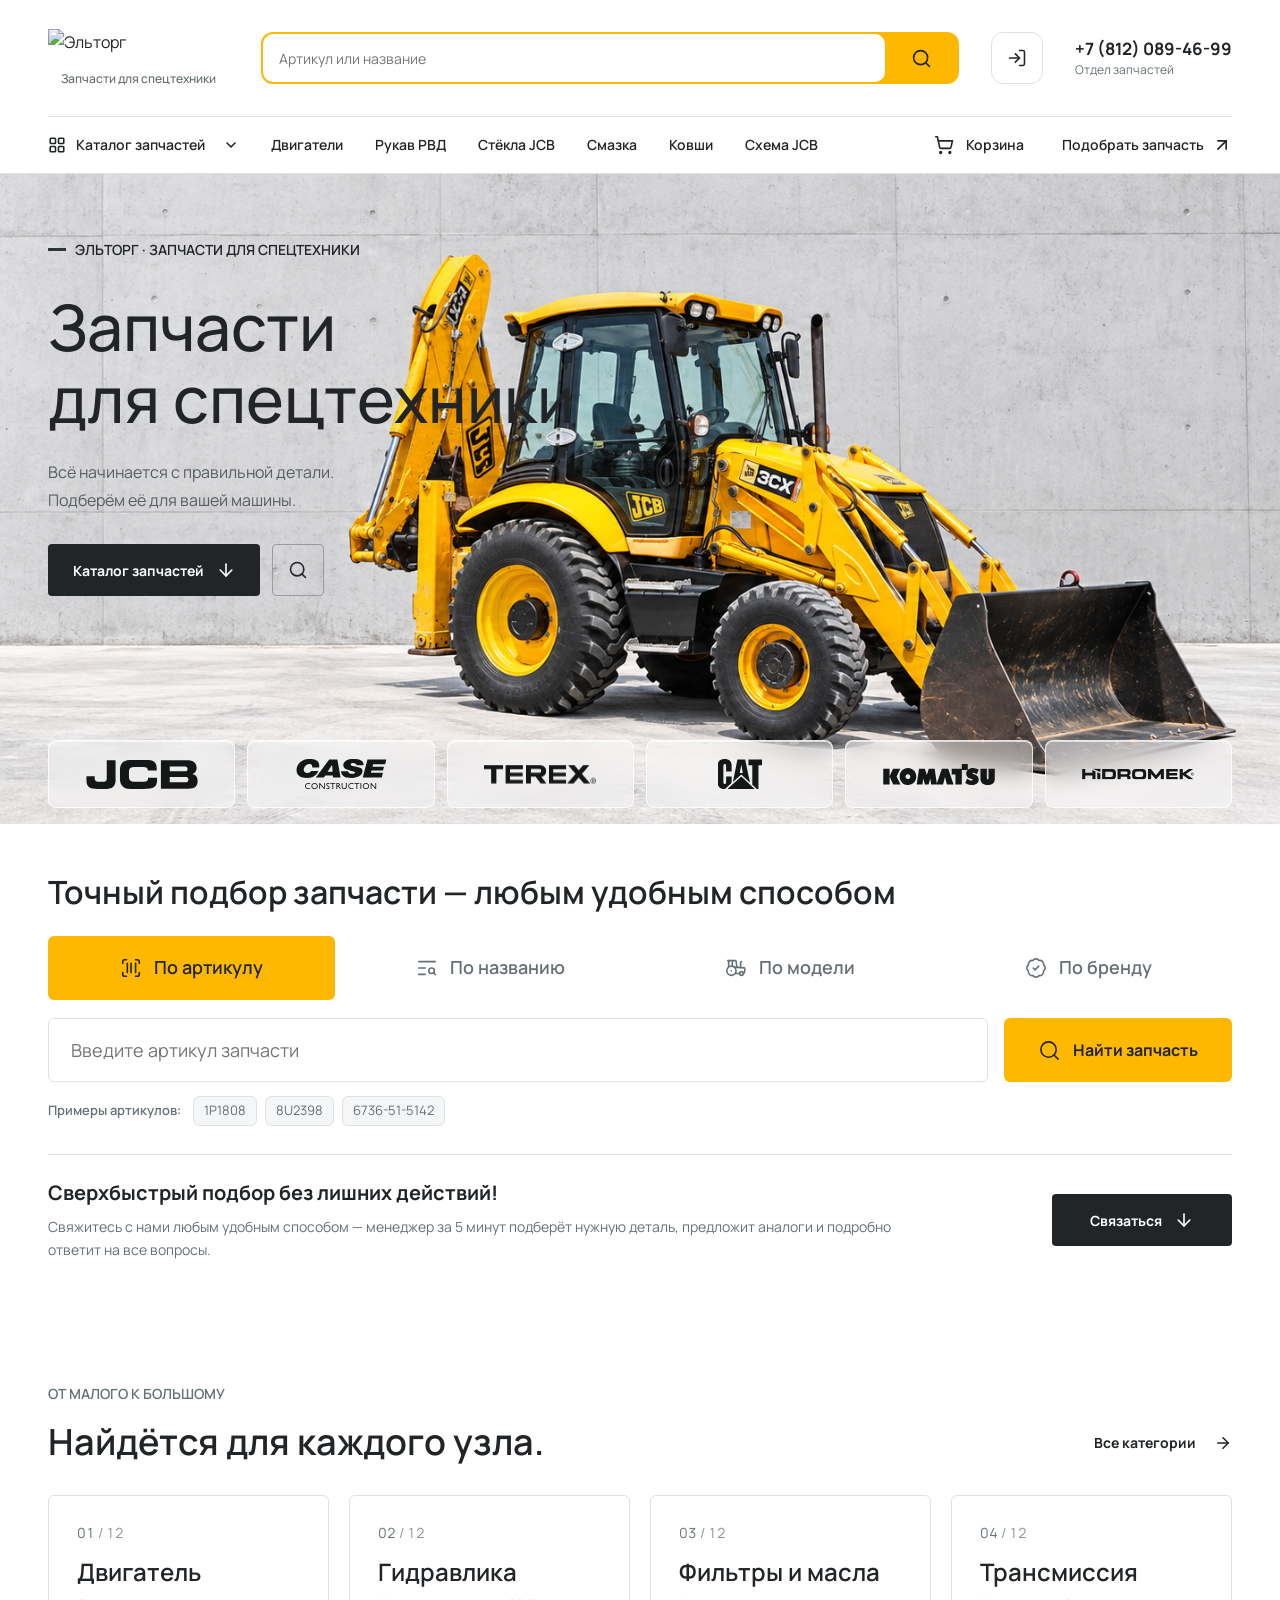
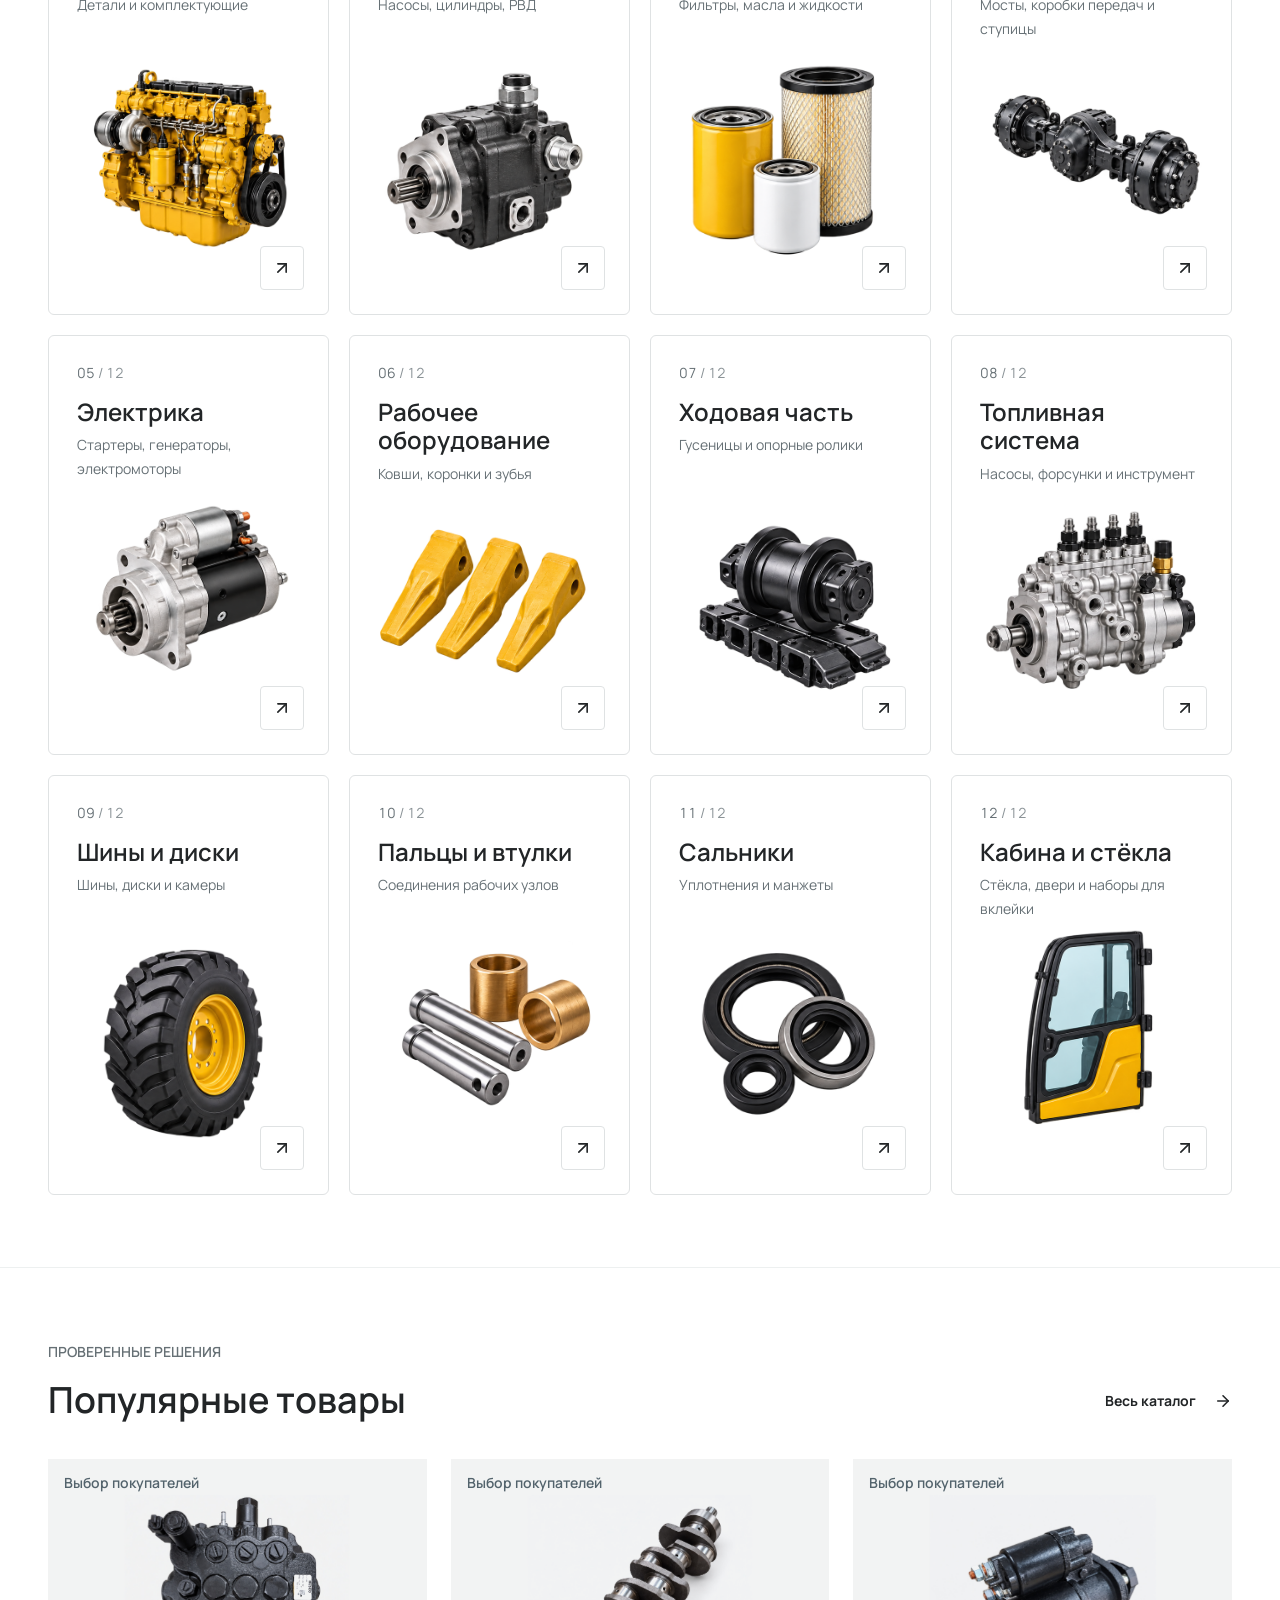
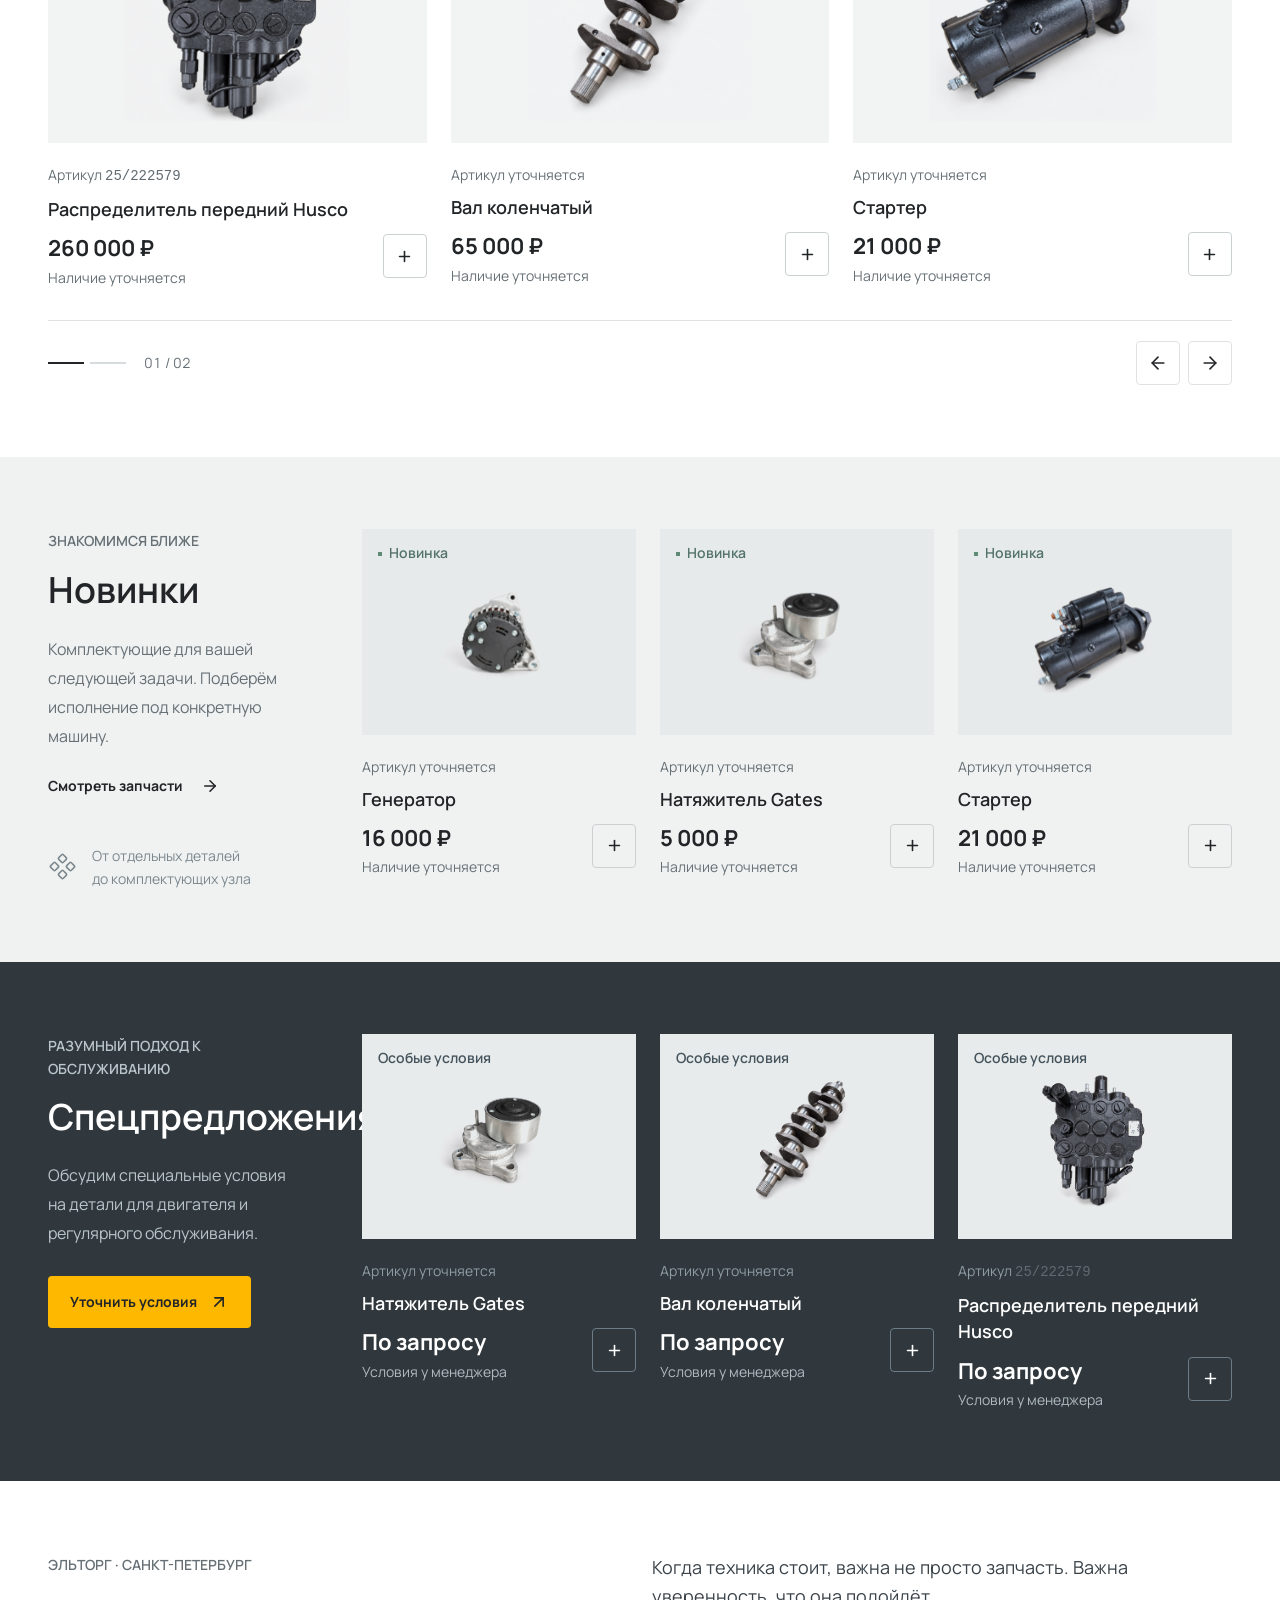
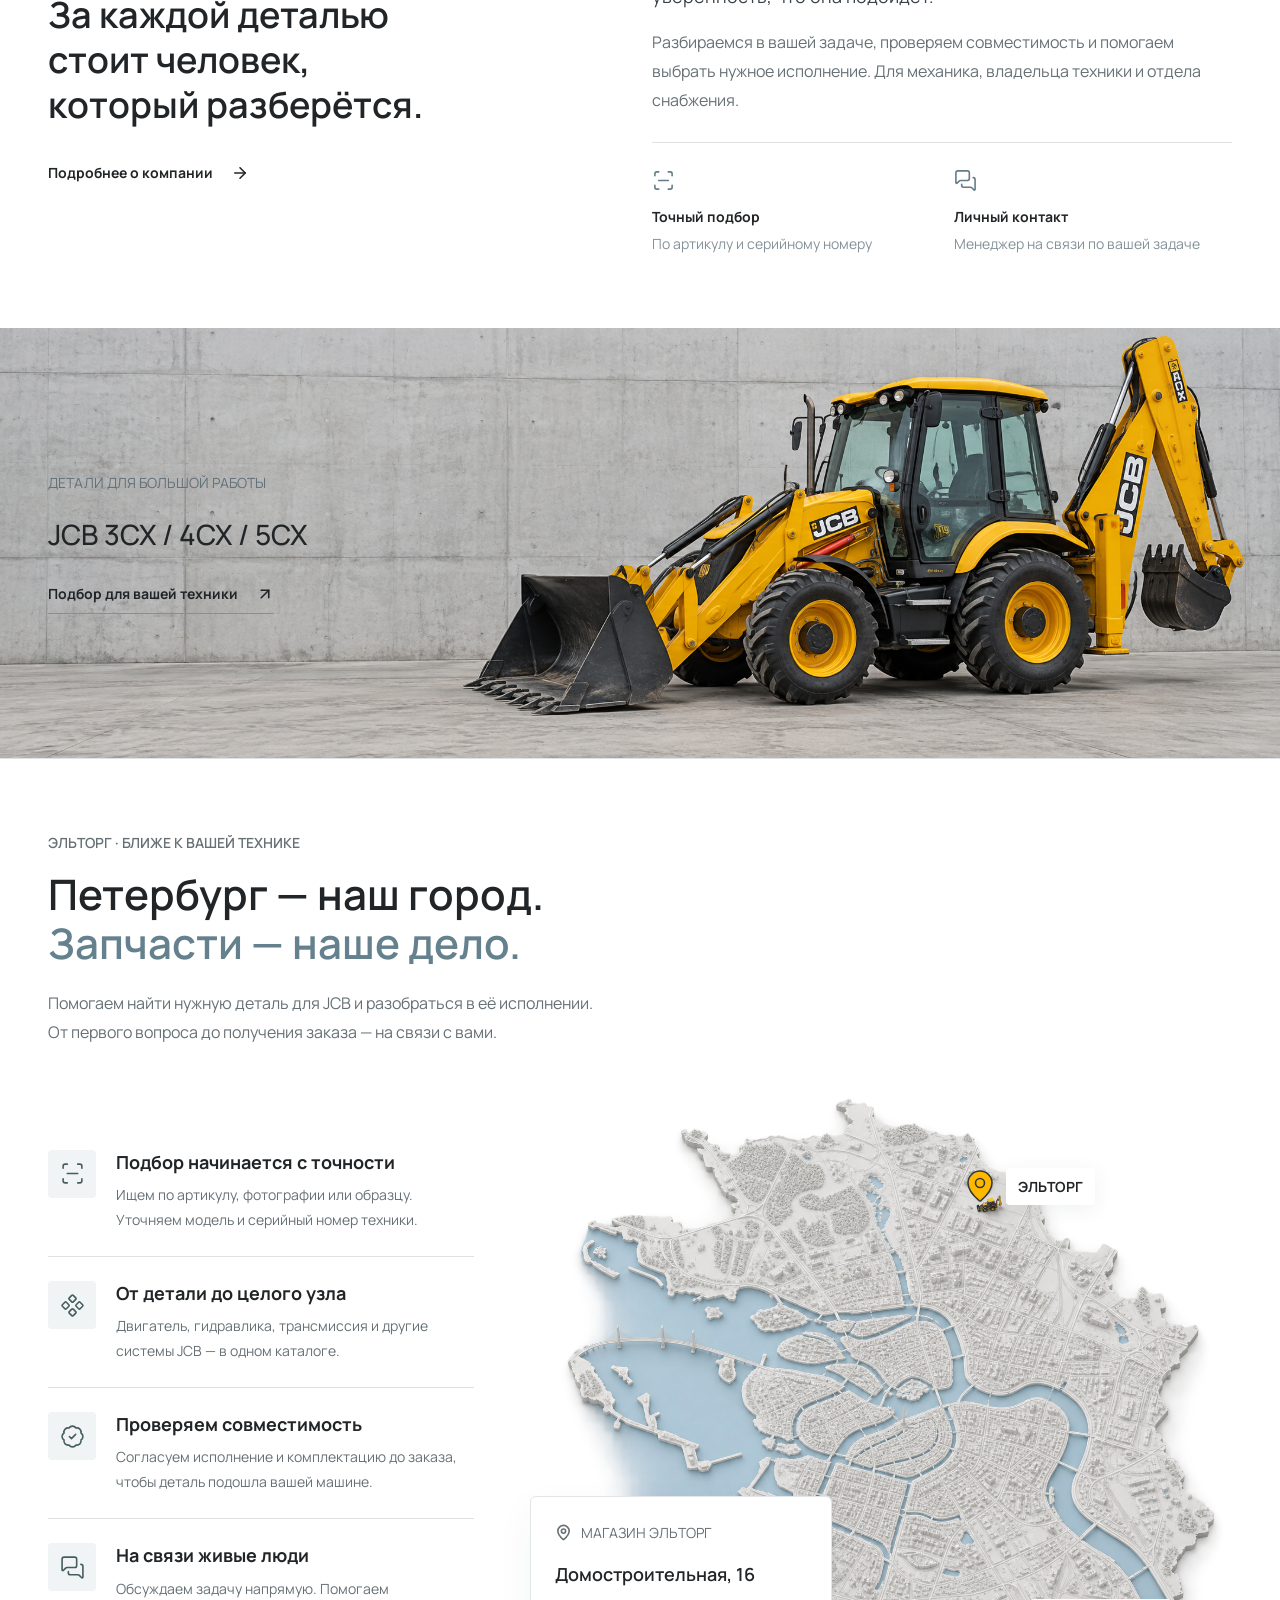
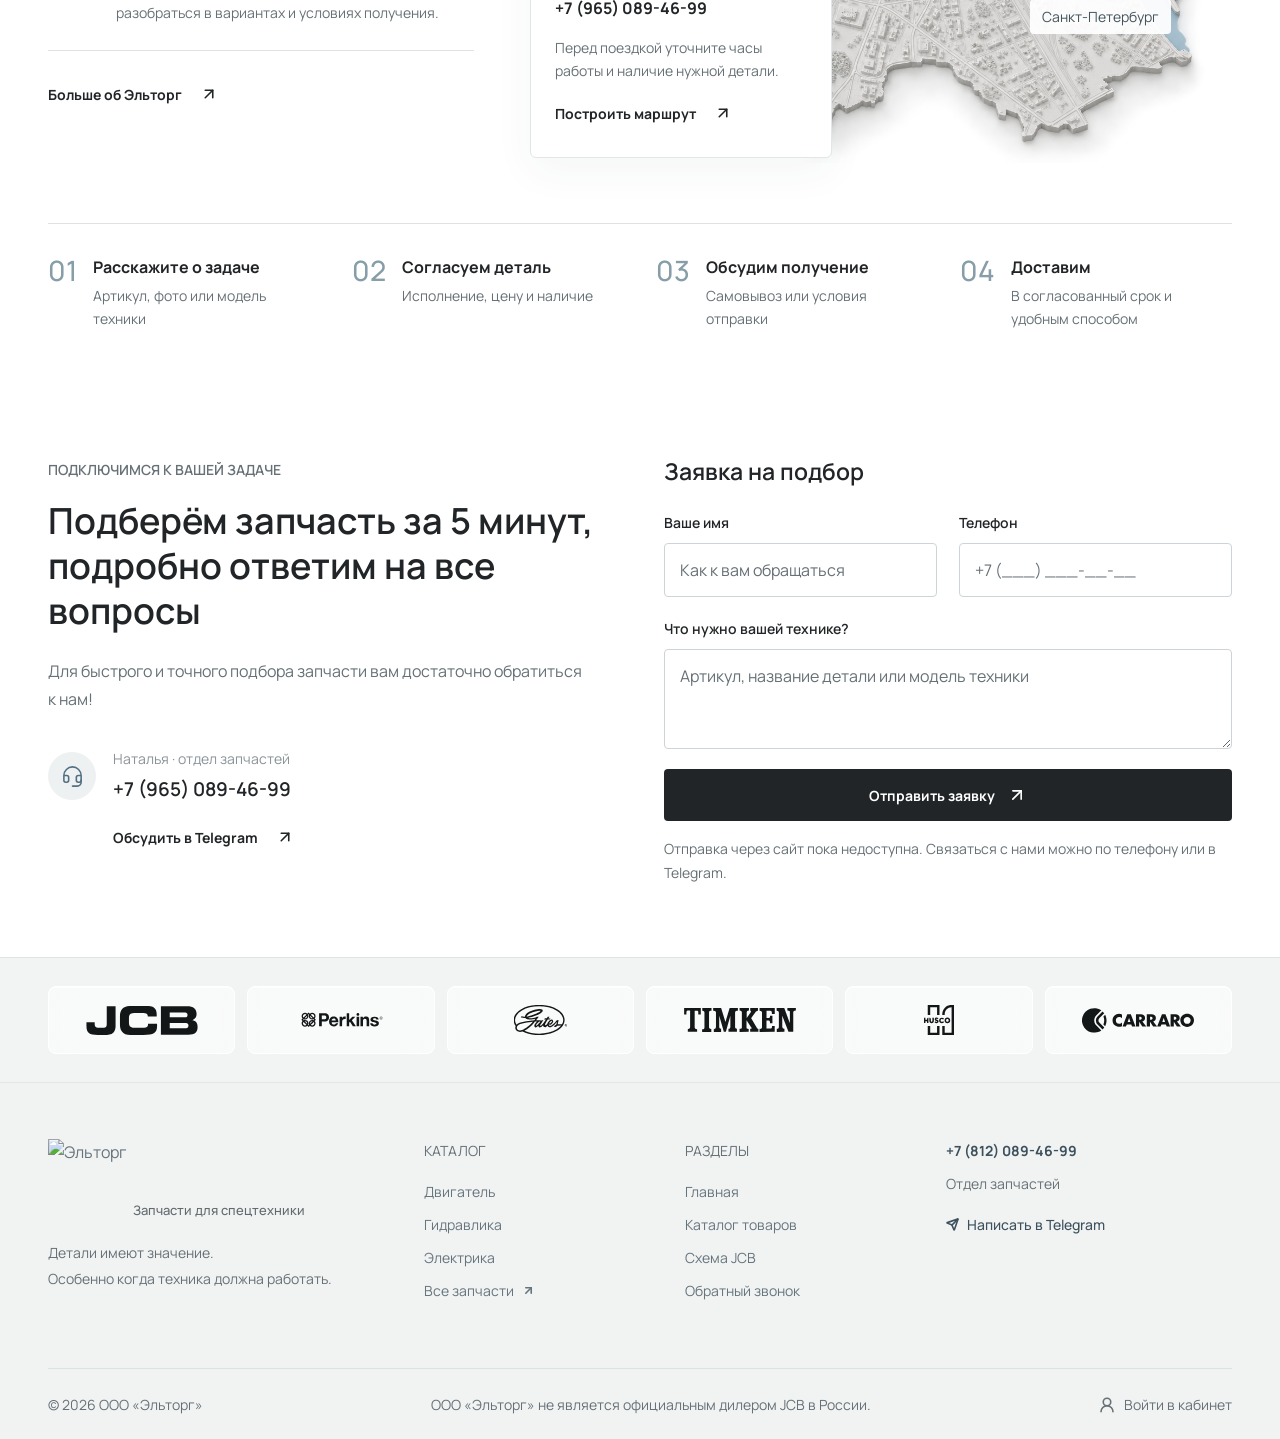
==== index.html @ 5ee97e68 "Increase header logo by 10 percent" ====
<!doctype html>
<html lang="ru">
<head>
  <meta charset="UTF-8">
  <meta name="viewport" content="width=device-width, initial-scale=1">
  <meta name="theme-color" content="#f1f2f2">
  <meta name="order-mode" content="demo">
  <meta name="order-endpoint" content="">
  <meta name="description" content="Эльторг: запчасти для спецтехники JCB. Каталог, подбор деталей и консультация. Санкт-Петербург, Домостроительная, 16.">
  <title>Эльторг — запчасти для спецтехники</title>
  <link rel="icon" type="image/svg+xml" href="assets/eltorg-mark.svg">
  <link rel="stylesheet" href="assets/fonts.css">
  <link rel="stylesheet" href="precision.css?v=client-36">
  <link rel="stylesheet" href="brand-refresh.css?v=3">
  <link rel="stylesheet" href="hero-equipment.css?v=client-5">
  <script src="assets/lucide.min.js" defer></script>
  <script src="cart.js?v=3" defer></script>
  <script src="order.js?v=2" defer></script>
  <script src="partners.js?v=5" defer></script>
  <script src="category-artwork.js?v=1" defer></script>
  <script src="app.js?v=client-41" defer></script>
  <link rel="stylesheet" href="partners.css?v=6">
</head>
<body>
  <a class="skip-link" href="#main">К содержанию</a>
  <header class="site-header">
    <div class="container main-header">
      <a class="brand" href="#home" aria-label="Эльторг — главная"><img class="brand-logo" src="assets/eltorg-logo.svg" alt="Эльторг" width="539" height="118"><span class="brand-descriptor">Запчасти для спецтехники</span></a>
      <form class="header-search" data-search><input name="q" aria-label="Поиск в каталоге" placeholder="Артикул или название" autocomplete="off"><button class="icon-button" title="Найти запчасть" aria-label="Найти запчасть"><i data-lucide="search"></i></button></form>
      <div class="header-phones" aria-label="Телефон отдела запчастей">
        <a class="header-phone" href="tel:+78120894699" aria-label="Позвонить в отдел запчастей: +7 (812) 089-46-99"><i data-lucide="phone"></i><span>+7 (812) 089-46-99<small>Отдел запчастей</small></span></a>
      </div>
      <button class="icon-button mobile-menu" aria-label="Открыть меню" aria-expanded="false" aria-controls="main-nav"><i data-lucide="menu"></i></button>
    </div>
    <nav class="container navigation" id="main-nav" aria-label="Основная навигация"><div class="catalog-disclosure"><button class="catalog-button" aria-expanded="false" aria-controls="catalog-menu"><i data-lucide="layout-grid"></i>Каталог запчастей<i data-lucide="chevron-down"></i></button><div class="catalog-menu" id="catalog-menu" hidden></div></div><a href="#catalog?category=engine">Двигатели</a><button data-request="Подбор рукава РВД">Рукав РВД</button><button data-request="Подбор стекла JCB">Стёкла JCB</button><button data-request="Подбор смазки">Смазка</button><button data-request="Подбор ковша">Ковши</button><a href="pins-bushings-stacked.html#all">Схема JCB</a><div class="nav-actions"><a class="header-cart" href="index.html#cart" data-cart-link aria-label="Корзина" title="Корзина"><i data-lucide="shopping-cart"></i><span class="header-cart-label">Корзина</span><span data-cart-count hidden></span></a><button class="nav-request" data-request="Подбор запчасти">Подобрать запчасть<i data-lucide="arrow-up-right"></i></button></div></nav>
  </header>
  <main id="main" tabindex="-1"></main>
  <footer class="footer"><div class="container footer-main"><div><a class="brand" href="#home"><img class="brand-logo" src="assets/eltorg-logo.svg" alt="Эльторг" width="539" height="118"><span class="brand-descriptor">Запчасти для спецтехники</span></a><p>Детали имеют значение.<br>Особенно когда техника должна работать.</p></div><div><span class="footer-label">КАТАЛОГ</span><a href="#catalog?category=engine">Двигатель</a><a href="#catalog?category=hydraulics">Гидравлика</a><a href="#catalog?category=electrics">Электрика</a><a href="#catalog">Все запчасти<i data-lucide="arrow-up-right"></i></a></div><div><span class="footer-label">РАЗДЕЛЫ</span><a href="#home">Главная</a><a href="#catalog">Каталог товаров</a><a href="pins-bushings-stacked.html#all">Схема JCB</a><button data-request="Обратный звонок">Обратный звонок</button></div><div class="footer-contacts"><a href="tel:+78120894699">+7 (812) 089-46-99</a><span>Отдел запчастей</span><a class="telegram-link" href="https://t.me/EltorgJCB" target="_blank" rel="noopener"><i data-lucide="send"></i>Написать в Telegram</a></div></div><div class="container footer-bottom"><span>© 2026 ООО «Эльторг»</span><span>ООО «Эльторг» не является официальным дилером JCB в России.</span></div></footer>
  <dialog id="request-dialog" aria-labelledby="request-title"><button class="icon-button dialog-close" aria-label="Закрыть форму"><i data-lucide="x"></i></button><div id="request-body"></div></dialog>
  <dialog id="photo-dialog" class="photo-dialog" aria-labelledby="photo-title">
    <div class="photo-dialog-heading"><h2 id="photo-title"></h2><div class="photo-dialog-actions"><button type="button" class="icon-button" data-photo-zoom aria-pressed="false" aria-label="Увеличить масштаб" title="Увеличить масштаб"><i data-lucide="zoom-in" class="zoom-in-icon"></i><i data-lucide="zoom-out" class="zoom-out-icon"></i></button><button type="button" class="icon-button" data-photo-close aria-label="Закрыть фото" title="Закрыть фото"><i data-lucide="x"></i></button></div></div>
    <div class="photo-dialog-image"><img alt="" width="1000" height="800"></div>
    <div class="photo-dialog-controls"><button type="button" class="icon-button" data-photo-step="-1" aria-label="Предыдущее фото" title="Предыдущее фото"><i data-lucide="chevron-left"></i></button><p data-photo-caption aria-live="polite"></p><button type="button" class="icon-button" data-photo-step="1" aria-label="Следующее фото" title="Следующее фото"><i data-lucide="chevron-right"></i></button></div>
  </dialog>
  <div class="mobile-bottom"><a href="#catalog"><i data-lucide="layout-grid"></i>Каталог</a><button data-focus-search><i data-lucide="search"></i>Поиск</button><button data-request="Подбор запчасти"><i data-lucide="messages-square"></i>Подбор</button><a href="tel:+78120894699"><i data-lucide="phone"></i>Позвонить</a></div>
</body>
</html>
---- assets/fonts.css ----
@font-face {
  font-family: 'Manrope';
  font-style: normal;
  font-weight: 400;
  font-display: swap;
  src: url(manrope-0.woff2) format('truetype');
}
@font-face {
  font-family: 'Manrope';
  font-style: normal;
  font-weight: 500;
  font-display: swap;
  src: url(manrope-1.woff2) format('truetype');
}
@font-face {
  font-family: 'Manrope';
  font-style: normal;
  font-weight: 600;
  font-display: swap;
  src: url(manrope-2.woff2) format('truetype');
}
@font-face {
  font-family: 'Manrope';
  font-style: normal;
  font-weight: 700;
  font-display: swap;
  src: url(manrope-3.woff2) format('truetype');
}
@font-face {
  font-family: 'Manrope';
  font-style: normal;
  font-weight: 800;
  font-display: swap;
  src: url(manrope-4.woff2) format('truetype');
}
---- precision.css ----
@charset "UTF-8";

:root {
  --ink: #222527;
  --muted: #667075;
  --paper: #f2f3f3;
  --line: #dfe2e3;
  --yellow: #ffb800;
  --yellow-hover: #ffc52e;
  --green: #4a6654;
  --white: #fff;
  --font: 'Manrope', Arial, sans-serif;
  --icon-stroke-width: 1.6px;
}
* { box-sizing: border-box; letter-spacing: 0; }
html { scroll-behavior: smooth; scroll-padding-top: 176px; }
body { margin: 0; color: var(--ink); background: #fff; font: 16px/1.65 var(--font); }
body.modal-open { overflow: hidden; }
button, input, select, textarea { font: inherit; color: inherit; }
button, a { -webkit-tap-highlight-color: transparent; touch-action: manipulation; }
button { cursor: pointer; border: 0; background: none; }
button:disabled { cursor: default; }
a { color: inherit; text-decoration: none; }
a, button { transition: color .2s, background .2s, border-color .2s, transform .2s; }
button:focus-visible, a:focus-visible, input:focus-visible, select:focus-visible, textarea:focus-visible { outline: 2px solid #587884; outline-offset: 5px; }
svg { display: block; width: 20px; height: 20px; stroke-width: 1.6; flex-shrink: 0; }
svg.lucide { stroke-width: var(--icon-stroke-width); }
/* Keep UI strokes consistent at different icon sizes; exclude technical drawings. */
svg.lucide > * { vector-effect: non-scaling-stroke; }
img { display: block; max-width: 100%; }
h1, h2, h3, p { margin: 0; }
h1, h2, h3 { font-weight: 550; line-height: 1.15; }
h2 { font-size: 38px; }
h3 { font-size: 20px; }
main:focus, section[tabindex]:focus { outline: none; }
[hidden] { display: none !important; }
.sr-only { position: absolute; width: 1px; height: 1px; padding: 0; margin: -1px; overflow: hidden; clip: rect(0,0,0,0); white-space: nowrap; border: 0; }
.container { width: min(1400px, calc(100% - 96px)); margin-inline: auto; }
.section { padding-block: 72px; }
.section-index { display: block; color: var(--muted); font-size: 14px; font-weight: 600; margin-bottom: 16px; }
.section-top { display: flex; align-items: flex-end; justify-content: space-between; gap: 24px; margin-bottom: 34px; }
.section-top h2 { font-size: 36px; }
.text-link { display: inline-flex; align-items: center; gap: 18px; font-size: 14px; font-weight: 650; padding: 8px 0; }
.text-link svg { width: 18px; }
.text-link:hover { color: #718088; }
.text-link:hover svg { transform: translateX(3px); }
.button { display: inline-flex; align-items: center; justify-content: center; gap: 12px; min-height: 52px; padding: 14px 22px; font-size: 14px; line-height: 1.4; font-weight: 650; text-align: center; border-radius: 4px; }
.button svg { width: 20px; height: 20px; }
.dark { background: var(--ink); color: white; }
.dark:hover { background: #42474a; }
.yellow { background: var(--yellow); color: var(--ink); }
.yellow:hover { background: var(--yellow-hover); }
.outline { border: 1px solid var(--line); }
.outline:hover { background: var(--paper); }
.icon-button { display: inline-flex; align-items: center; justify-content: center; width: 44px; height: 44px; flex-shrink: 0; border-radius: 4px; }
.icon-button:hover { background: #e6e9e9; }
.skip-link { position: fixed; z-index: 100; left: 12px; top: -100px; padding: 12px 20px; background: white; }
.skip-link:focus { top: 12px; }

/* A compact commerce header keeps the product in the first viewport. */
.site-header { position: sticky; z-index: 30; top: 0; background: #fff; border-bottom: 1px solid var(--line); transition: box-shadow .2s ease; }
.site-header.is-scrolled { box-shadow: 0 10px 28px #17252c14; }
.main-header { display: flex; align-items: center; min-height: 96px; gap: 32px; }
.brand { display: inline-flex; flex-shrink: 0; align-items: center; gap: 12px; }
.brand-mark { display: grid; gap: 4px; width: 32px; transform: skew(-15deg); }
.brand-mark b { display: block; height: 7px; background: var(--yellow); }
.brand-mark b:nth-child(2) { width: 23px; }
.brand-word { font-size: 27px; line-height: 1; font-weight: 800; }
.brand-word small { display: block; font-size: 14px; font-weight: 500; line-height: 1.3; margin-top: 7px; color: #626a6e; }
.header-search { display: flex; align-items: center; gap: 0; height: 52px; flex: 1; min-width: 180px; margin-inline: auto; padding: 0; background: var(--yellow); border: 2px solid var(--yellow); border-radius: 12px; }
.header-search input { width: 100%; height: 100%; min-width: 0; padding-inline: 16px; border: 0; border-radius: 10px; outline: none; background: #fff; font-size: 14px; }
.header-search .icon-button { align-self: stretch; width: 72px; height: auto; border-radius: 0 10px 10px 0; background: var(--yellow); }
.header-search .icon-button:hover { background: var(--yellow-hover); }
.header-search .icon-button svg { width: 21px; height: 21px; }
.header-search:focus-within { border-color: #d7b817; box-shadow: 0 0 0 1px #d7b817; }
.header-phones { display: flex; align-items: center; gap: 24px; flex-shrink: 0; }
.header-phone { display: flex; align-items: center; gap: 10px; font-size: 17px; line-height: 1.1; font-weight: 650; white-space: nowrap; }
.header-phone small { display: block; font-size: 12px; font-weight: 400; color: var(--muted); margin-top: 4px; }
.navigation { display: flex; min-height: 56px; align-items: stretch; gap: 32px; border-top: 1px solid var(--line); font-size: 14px; line-height: 20px; font-weight: 600; }
.navigation > a, .navigation > button { display: flex; align-items: center; gap: 8px; white-space: nowrap; padding: 0; }
.navigation > a:hover, .navigation > button:hover { color: #879195; }
.catalog-disclosure { display: flex; align-items: stretch; }
.catalog-button { display: flex; align-items: center; gap: 10px; padding: 0; font: inherit; }
.catalog-button svg { width: 18px; }
.catalog-button svg:last-child { width: 16px; margin-left: 8px; transition: transform .2s; }
.catalog-button[aria-expanded=true] svg:last-child { transform: rotate(180deg); }
.catalog-menu { position: absolute; top: 100%; left: max(48px, calc((100% - 1400px) / 2)); right: max(48px, calc((100% - 1400px) / 2)); max-height: calc(100dvh - 176px); overflow-y: auto; overscroll-behavior: contain; background: white; border-top: 1px solid var(--line); padding: 24px 32px; box-shadow: 0 20px 40px #161c2322; }
.catalog-menu-heading, .catalog-menu-footer { display: flex; justify-content: space-between; align-items: center; gap: 20px; font-size: 14px; color: var(--muted); }
.catalog-menu-heading { margin-bottom: 12px; }
.catalog-menu-grid { display: grid; grid-template-columns: repeat(3, minmax(0,1fr)); gap: 0 28px; }
.catalog-menu-grid a { display: flex; gap: 16px; align-items: center; padding: 18px 0; border-bottom: 1px solid var(--line); }
.catalog-menu-grid a:hover { color: #6e7b80; }
.menu-preview { display: block; flex: 0 0 68px; width: 68px; height: 68px; transition: transform .25s ease; }
.category-sprite { display: block; width: 100%; height: 100%; overflow: hidden; }
.catalog-menu-grid a:hover .menu-preview { transform: scale(1.06); }
.menu-copy { min-width: 0; }
.catalog-menu-grid strong { display: block; font-size: 15px; font-weight: 600; }
.catalog-menu-grid small { display: block; color: var(--muted); font-size: 14px; margin-top: 4px; }
.catalog-menu-grid a > svg { margin-left: auto; width: 16px; flex-shrink: 0; }
.catalog-menu-footer { margin-top: 15px; }
.mobile-menu, .mobile-bottom { display: none; }

.hero { position: relative; isolation: isolate; height: min(555px, calc(100svh - 242px)); min-height: 440px; overflow: hidden; background: #d5d7d9; }
.hero-photo { position: absolute; inset: 0; z-index: -1; width: 100%; height: 100%; object-fit: cover; object-position: center; }
.hero-inner { height: 100%; padding-block: 45px 27px; display: flex; flex-direction: column; align-items: flex-start; }
.eyebrow { display: flex; align-items: center; gap: 9px; font-size: 14px; font-weight: 600; }
.eyebrow:before { content: ''; display: block; width: 18px; height: 3px; background: #303638; }
.hero h1 { font-size: 62px; line-height: 1.12; font-weight: 500; margin-top: 30px; max-width: 610px; }
.hero h1 em { font-weight: 650; font-style: normal; white-space: nowrap; }
.hero-copy { font-size: 16px; line-height: 1.75; color: #555e62; margin-top: 21px; }
.hero-actions { display: flex; align-items: center; gap: 12px; margin-top: 28px; }
.hero-actions .button { min-width: 212px; }
.hero-search { display: grid; place-items: center; border: 1px solid #959d9f; height: 52px; width: 52px; border-radius: 4px; flex-shrink: 0; }
.hero-search:hover { background: white; }
.hero-bottom { margin-top: auto; padding-top: 22px; width: 100%; display: flex; align-items: center; gap: 30px; font-size: 14px; color: #576065; }
.hero-bottom a { display: inline-flex; align-items: center; gap: 12px; color: var(--ink); font-size: 14px; border-bottom: 1px solid #90989b; padding-bottom: 4px; }
.hero-bottom svg { height: 14px; width: 14px; }

.finder { padding-block: 48px; background: #fff; }
.finder-inner { display: block; padding: 0; border: 0; border-radius: 0; background: transparent; box-shadow: none; }
.finder-heading { margin-bottom: 24px; }
.finder-heading h2 { font-size: 32px; line-height: 1.25; }
.finder-contact { display: flex; align-items: center; justify-content: space-between; gap: 32px; margin-top: 28px; padding-top: 24px; border-top: 1px solid var(--line); }
.finder-contact > div { min-width: 0; max-width: 880px; }
.finder-contact h3 { font-size: 20px; line-height: 1.4; font-weight: 650; }
.finder-contact p { margin-top: 8px; font-size: 14px; line-height: 1.7; color: var(--muted); }
.finder-contact .button { flex-shrink: 0; min-width: 180px; }
@media (max-width:760px) {
  .finder-contact { align-items: flex-start; flex-direction: column; gap: 18px; margin-top: 24px; padding-top: 20px; }
  .finder-contact h3 { font-size: 18px; }
  .finder-contact .button { width: 100%; }
}
.finder-tabs { display: grid; grid-template-columns: repeat(4, minmax(0, 1fr)); width: 100%; gap: 12px; padding: 0; margin: 0; }
.finder-tabs button { display: flex; align-items: center; justify-content: center; min-width: 0; min-height: 64px; gap: 12px; color: var(--muted); padding: 12px 16px; font-size: 18px; font-weight: 600; line-height: 1.4; border-radius: 6px; transition: color .2s ease, background-color .2s ease; }
.finder-tabs button svg { flex: 0 0 22px; width: 22px; height: 22px; }
.finder-tabs button:hover { background: #f5f6f6; color: var(--ink); }
.finder-tabs button[aria-selected=true] { color: var(--ink); background: var(--yellow); }
.finder-workspace { min-width: 0; display: grid; grid-template-columns: minmax(0,1fr); align-items: stretch; gap: 18px; }
.finder-workspace #finder-panel { min-width: 0; }
.finder-examples { display: flex; flex-wrap: wrap; align-items: center; gap: 8px; margin-top: 14px; color: var(--muted); font-size: 13px; }
.finder-examples > span { margin-right: 4px; font-weight: 600; }
.finder-examples button { padding: 4px 10px; border: 1px solid var(--line); border-radius: 6px; background: #f5f6f7; color: var(--muted); line-height: 1.5; }
.finder-examples button:hover { background: #fff6c4; border-color: var(--yellow); color: var(--ink); }
.search-large { display: flex; align-items: center; gap: 16px; border: 1px solid #cdd3d5; border-radius: 4px; background: #fff; padding: 5px 5px 5px 20px; min-height: 64px; }
.search-large:focus-within { border-color: #333f45; box-shadow: 0 0 0 1px #333f45; }
.search-large input, .search-large select { width: 100%; min-width: 0; border: 0; outline: none; background: transparent; height: 48px; font-size: 16px; }
.search-large > svg { width: 19px; color: #858e93; }
.search-large .button { min-height: 52px; padding: 14px 24px; gap: 12px; flex-shrink: 0; }
.finder-workspace .finder-search { height: 64px; min-height: 64px; padding: 0; gap: 16px; border: 0; border-radius: 0; background: transparent; box-shadow: none; }
.finder-search .finder-input, .finder-search > .finder-dropdown { height: 100%; border: 1px solid var(--line); border-radius: 6px; background: #fff; transition: border-color .2s ease, box-shadow .2s ease; }
.finder-search .finder-input:focus-within, .finder-search > .finder-dropdown:focus-within { border-color: var(--yellow); box-shadow: 0 0 0 3px #ffb80026; }
.finder-search .finder-input { padding-inline: 20px; }
.finder-search input, .finder-search .finder-select-trigger { font-size: 18px; }
.finder-workspace .finder-submit { display: flex; align-items: center; justify-content: center; flex: 0 0 228px; width: 228px; min-height: 0; height: 64px; padding: 0 20px; gap: 12px; border-radius: 6px; background: var(--yellow); color: var(--ink); font-size: 16px; font-weight: 650; }
.finder-workspace .finder-search .finder-submit svg { display: block; width: 23px; height: 23px; }
.finder-search .button:hover { background: var(--yellow-hover); }
.finder-input { display: flex; align-items: center; flex: 1; min-width: 0; }
.finder-dropdown { position: relative; flex: 1; min-width: 0; height: 100%; background: #fff; border-radius: 10px; }
.finder-select-trigger { display: flex; align-items: center; justify-content: space-between; gap: 12px; width: 100%; min-width: 0; height: 100%; padding: 0 16px; border-radius: inherit; text-align: left; font-size: 16px; line-height: 22px; }
.finder-select-value { min-width: 0; overflow: hidden; text-overflow: ellipsis; white-space: nowrap; }
.finder-select-value.is-placeholder { color: var(--muted); }
.finder-select-trigger > svg { flex: 0 0 18px; width: 18px; height: 18px; color: var(--muted); transition: transform .22s ease; }
.finder-select-trigger[aria-expanded=true] > svg { transform: rotate(180deg); }
.finder-select-trigger:focus-visible { outline: 2px solid #a58c17; outline-offset: -4px; }
.finder-options { position: absolute; z-index: 20; top: calc(100% + 10px); left: 0; right: 0; max-height: 328px; overflow-y: auto; overscroll-behavior: contain; padding: 6px; border: 1px solid #dde1e3; border-radius: 8px; background: #fff; box-shadow: 0 12px 32px #2027291f, 0 2px 6px #2027290a; animation: finder-dropdown-in .18s ease-out; }
.finder-options[hidden] { display: none; }
.finder-dropdown.opens-up .finder-options { top: auto; bottom: calc(100% + 10px); }
.finder-options [role=option] { display: flex; align-items: center; justify-content: space-between; gap: 12px; width: 100%; min-height: 44px; padding: 10px 14px; border-radius: 4px; text-align: left; font-size: 15px; line-height: 1.4; }
.finder-options [role=option]:hover, .finder-options .is-highlighted { background: #f0f3f4; }
.finder-options [aria-selected=true] { background: #fff6c7; font-weight: 650; }
.finder-options [role=option] > span { min-width: 0; overflow-wrap: anywhere; }
.finder-options [role=option] > svg { flex: 0 0 17px; width: 17px; height: 17px; opacity: 0; }
.finder-options [aria-selected=true] > svg { opacity: 1; }
.finder-submit:disabled { opacity: .45; cursor: default; }
@keyframes finder-dropdown-in { from { opacity: 0; transform: translateY(-5px); } to { opacity: 1; transform: translateY(0); } }
.finder-input > span:not(.sr-only) { font-size: 14px; color: var(--muted); margin-right: 15px; white-space: nowrap; }
.search-examples { display: flex; flex-wrap: wrap; gap: 12px; align-items: center; font-size: 14px; color: var(--muted); margin-top: 14px; min-height: 23px; }
.search-examples button { display: inline-flex; align-items: center; gap: 5px; padding: 0; font-size: 14px; color: #414e53; }
.search-examples svg { width: 14px; height: 14px; }
.finder-help { grid-column: 2; grid-row: 1; display: flex; align-items: center; text-align: left; gap: 12px; padding: 0; font-size: 14px; color: var(--muted); }
.finder-help > svg:first-child { width: 28px; height: 28px; color: #515f65; }
.finder-help > svg:last-child { width: 18px; height: 18px; margin-left: 12px; }
.finder-help strong { display: block; color: var(--ink); font-size: 14px; font-weight: 600; margin-top: 2px; }
.finder-help:hover { color: #263a44; background: #f7f8f8; }

.categories-section { padding-block: 72px; }
.categories-section .section-top { margin-bottom: 32px; }
.categories-section h2 { font-size: 36px; }
.category-grid { display: grid; gap: 20px; }
/* Siblings remain available as narrow rails while the active card expands. */
.category-row { display: flex; gap: 20px; position: relative; height: 420px; isolation: isolate; }
.category-card { position: relative; flex: 1 1 0px; height: 100%; min-width: 0; overflow: hidden; border: 1px solid var(--line); border-radius: 6px; background: #fff; transition: flex-grow .83s cubic-bezier(.22,.61,.36,1), flex-basis .83s cubic-bezier(.22,.61,.36,1), background-color .52s ease, border-color .52s ease; }
.category-heading { position: absolute; top: 25px; left: 28px; right: 28px; z-index: 2; pointer-events: none; transition: opacity .38s ease .14s, right .83s cubic-bezier(.22,.61,.36,1); }
.category-number { display: block; font-size: 14px; color: var(--muted); font-variant-numeric: tabular-nums; margin-bottom: 14px; }
.category-number > span { color: #8b9397; }
.category-heading h3 { font-size: 24px; line-height: 1.2; font-weight: 600; }
.category-heading p { margin-top: 7px; font-size: 14px; color: var(--muted); transition: opacity .2s; }
.category-art { display: block; position: absolute; top: 148px; left: 50%; width: 228px; max-width: calc(100% - 56px); aspect-ratio: 1; transform: translateX(-50%); transition: opacity .22s, transform .5s; }
.category-open-icon, .category-close { display: grid; place-items: center; width: 44px; height: 44px; border: 1px solid var(--line); border-radius: 4px; background: white; }
.category-open-icon { position: absolute; bottom: 24px; right: 24px; transition: opacity .15s; }
.category-trigger { position: absolute; inset: 0; z-index: 3; width: 100%; border-radius: 6px; }
.category-trigger:focus-visible { outline: none; }
.category-card:has(.category-trigger:focus-visible) { outline: 2px solid #587884; outline-offset: -4px; }
.category-panel { position: absolute; inset: 0; opacity: 0; visibility: hidden; transition: opacity .25s ease, visibility 0s .25s; }
.category-links { position: absolute; top: 148px; left: 28px; width: 34%; padding: 0; margin: 0; list-style: none; }
.category-links a { display: flex; align-items: center; justify-content: space-between; gap: 12px; min-height: 36px; padding: 6px 0; font-size: 16px; line-height: 1.4; color: var(--muted); }
.category-links a svg { width: 15px; height: 15px; color: #929b9f; }
.category-links a:hover { color: var(--ink); }
.category-links a:hover svg { color: var(--ink); transform: translate(2px,-2px); }
.category-exploded { position: absolute; right: 6%; top: 82px; width: min(56%,500px); aspect-ratio: 2; transform: translateX(22px) scale(.95); transition: transform .59s cubic-bezier(.22,1,.36,1); }
.category-catalog-link { position: absolute; right: 28px; bottom: 26px; min-width: 196px; }
.category-close { position: absolute; right: 24px; top: 24px; z-index: 4; }
.category-close:hover { background: var(--paper); }
.category-rail { position: absolute; inset: 0; opacity: 0; pointer-events: none; transition: opacity .15s; }
.category-rail-number { position: absolute; top: 25px; left: 0; width: 100%; text-align: center; font-size: 14px; color: var(--muted); }
.category-rail-title { position: absolute; bottom: 28px; left: 50%; writing-mode: vertical-rl; transform: translateX(-50%) rotate(180deg); white-space: nowrap; font-size: 18px; line-height: 1.3; font-weight: 600; }
.category-card.is-open { border-color: #bdc4c7; }
@media (min-width:761px) {
  .category-row.has-open .category-card:not(.is-open) { flex: 0 0 72px; background: #f5f6f6; }
  .category-row.has-open .category-card:not(.is-open) .category-heading,
  .category-row.has-open .category-card:not(.is-open) .category-art,
  .category-row.has-open .category-card:not(.is-open) .category-open-icon { opacity: 0; }
  .category-row.has-open .category-card:not(.is-open) .category-rail { opacity: 1; transition: opacity .25s .18s; }
}
.category-card.is-open .category-heading { right: 60%; }
.category-card.is-open .category-heading p { opacity: 0; }
.category-card.is-open .category-art { opacity: 0; transform: translateX(-50%) scale(.9); }
.category-card.is-open .category-open-icon { opacity: 0; }
.category-card.is-open .category-trigger { width: 40%; height: 125px; bottom: auto; }
.category-card.is-open .category-panel { opacity: 1; visibility: visible; transition: opacity .4s ease .22s, visibility 0s; }
.category-card.is-open .category-exploded { transform: translateX(0) scale(1); }

.location-band { padding: 72px 0 56px; background: #fff; border-top: 1px solid var(--line); }
.location-heading { position: relative; z-index: 1; max-width: 850px; }
.location-heading h2 { font-size: 42px; line-height: 1.16; }
.location-heading h2 > span { color: #66818e; }
.location-heading > p { margin-top: 22px; font-size: 16px; line-height: 1.8; color: var(--muted); }
.location-layout { display: grid; grid-template-columns: minmax(0,.85fr) minmax(0,1.4fr); gap: 56px; align-items: center; margin-top: 36px; }
.location-benefits { padding-bottom: 20px; }
.location-benefit { display: flex; align-items: flex-start; gap: 20px; padding: 24px 0; border-bottom: 1px solid var(--line); }
.location-benefit:first-child { padding-top: 8px; }
.location-benefit-icon { display: grid; place-items: center; flex-shrink: 0; width: 48px; height: 48px; background: #f1f4f4; border-radius: 4px; color: #455c60; }
.location-benefit-icon svg { width: 25px; height: 25px; }
.location-benefit h3 { font-size: 18px; line-height: 1.4; font-weight: 650; }
.location-benefit p { font-size: 14px; color: var(--muted); line-height: 1.75; margin-top: 8px; }
.location-benefits > .text-link { margin-top: 24px; }
.location-city { position: relative; min-width: 0; padding-bottom: 30px; }
.location-city-art { position: relative; width: 100%; max-width: 680px; margin-left: auto; aspect-ratio: 1; }
.location-city-art > img { width: 100%; height: 100%; object-fit: contain; }
.location-city-pin { position: absolute; top: 12%; left: 60%; display: flex; align-items: center; gap: 6px; min-height: 44px; }
.location-city-pin > span { display: grid; place-items: center; width: 40px; height: 44px; color: #30383a; }
.location-city-pin svg { width: 36px; height: 36px; fill: var(--yellow); }
.location-city-pin strong { font-size: 14px; font-weight: 700; padding: 7px 12px; border-radius: 4px; background: #fff; box-shadow: 0 4px 20px #26343c12; }
.location-city-pin:hover { transform: translateY(-3px); }
.location-city-label { position: absolute; right: 9%; bottom: 19%; padding: 6px 12px; background: #ffffffed; border-radius: 4px; color: #43545c; font-size: 14px; }
.location-shop { position: absolute; left: 0; bottom: 35px; width: 302px; padding: 24px; background: white; border: 1px solid #e2e6e8; border-radius: 6px; box-shadow: 0 14px 40px #24363e0c; }
.location-shop-kicker { display: flex; align-items: center; gap: 9px; font-size: 14px; color: var(--muted); }
.location-shop-kicker svg { width: 17px; height: 17px; }
.location-shop h3 { font-size: 18px; margin-top: 18px; line-height: 1.4; font-weight: 600; }
.location-shop-phone { display: inline-block; font-size: 16px; font-weight: 650; margin-top: 8px; }
.location-shop p { font-size: 14px; color: var(--muted); margin-top: 14px; line-height: 1.65; }
.location-shop p br { display: none; }
.location-shop .text-link { margin-top: 12px; }
.location-steps { display: grid; grid-template-columns: repeat(4,minmax(0,1fr)); border-top: 1px solid var(--line); margin-top: 30px; padding-top: 30px; gap: 32px; }
.location-steps > div { display: flex; align-items: flex-start; gap: 16px; }
.location-steps > div > span { font-size: 28px; line-height: 1.2; font-weight: 500; color: #879da8; }
.location-steps p { font-size: 16px; font-weight: 650; }
.location-steps strong { display: block; font-size: 14px; font-weight: 400; color: var(--muted); margin-top: 4px; }
@media (max-width:1100px) and (min-width:761px) {
  .location-layout { gap: 28px; grid-template-columns: minmax(0,1fr) minmax(0,1.1fr); align-items: start; }
  .location-benefit { gap: 12px; padding-block: 20px; }
  .location-benefit-icon { width: 40px; height: 40px; }
  .location-benefit h3 { font-size: 16px; }
  .location-city { padding-bottom: 0; }
  .location-shop { position: relative; left: auto; bottom: auto; width: 100%; margin-top: 4px; padding: 20px; }
  .location-steps { gap: 20px; }
}
@media (max-width:760px) {
  .location-band { padding: 48px 0; }
  .location-heading h2 { font-size: 30px; }
  .location-heading > p br { display: none; }
  .location-layout { grid-template-columns: 1fr; gap: 24px; margin-top: 28px; }
  .location-benefit { gap: 16px; padding-block: 20px; }
  .location-benefit h3 { font-size: 16px; }
  .location-benefit-icon { width: 40px; height: 40px; }
  .location-city { padding-bottom: 0; }
  .location-city-pin { left: 56%; top: 11%; gap: 0; }
  .location-city-pin strong { padding-inline: 8px; }
  .location-city-label { right: 4%; bottom: 16%; }
  .location-shop { position: relative; left: auto; bottom: auto; width: 100%; margin-top: 14px; }
  .location-steps { grid-template-columns: 1fr; gap: 24px; margin-top: 32px; }
}
@media (max-width:360px) {
  .location-heading h2 { font-size: 26px; }
  .location-shop { padding: 20px; }
}
.showcase-section { border-top: 1px solid #edf0f0; }
.showcase-section .section { padding-block: 72px; }
.parts-grid { display: grid; grid-template-columns: repeat(4,minmax(0,1fr)); gap: 24px; }
.popular-viewport { --popular-visible: 4; display: grid; grid-auto-flow: column; grid-auto-columns: calc((100% - 72px) / 4); gap: 24px; overflow-x: auto; overscroll-behavior-x: contain; scroll-snap-type: x mandatory; scrollbar-width: none; padding: 5px 0; }
.popular-viewport::-webkit-scrollbar { display: none; }
.popular-viewport > .part-card { scroll-snap-align: start; }
.popular-viewport :focus-visible { outline-offset: -3px; }
.popular-viewport .part-visual { aspect-ratio: 4 / 3; }
.popular-controls { display: flex; align-items: center; gap: 18px; margin-top: 28px; padding-top: 20px; border-top: 1px solid var(--line); }
.popular-pages { display: flex; gap: 6px; }
.popular-pages button { display: grid; place-items: center; width: 36px; height: 44px; padding: 0; }
.popular-pages button span { width: 100%; height: 2px; background: #d6dbdd; transition: background .2s; }
.popular-pages button[aria-current="true"] span { background: var(--ink); }
.popular-counter { font-size: 14px; color: var(--muted); font-variant-numeric: tabular-nums; }
.popular-arrows { display: flex; gap: 8px; margin-left: auto; }
.popular-arrows .icon-button { width: 44px; height: 44px; border: 1px solid var(--line); border-radius: 4px; }
.popular-arrows .icon-button:hover { background: var(--paper); border-color: #aab3b7; }
@media (min-width:1001px) and (max-width:1280px) {
  .popular-viewport { --popular-visible: 3; grid-auto-columns: calc((100% - 48px) / 3); }
}
@media (min-width:601px) and (max-width:1000px) {
  .popular-viewport { --popular-visible: 2; grid-auto-columns: calc((100% - 24px) / 2); }
}
@media (max-width:600px) {
  .popular-viewport { --popular-visible: 1; grid-auto-columns: 100%; gap: 16px; }
  .popular-controls { flex-wrap: wrap; gap: 12px; margin-top: 20px; }
  .popular-pages { gap: 5px; }
  .popular-pages button { width: 20px; }
  .popular-counter { margin-left: auto; }
  .popular-arrows { width: 100%; justify-content: flex-end; }
}
.part-card { min-width: 0; display: flex; flex-direction: column; }
.part-visual { position: relative; display: block; flex-shrink: 0; overflow: hidden; background: var(--paper); aspect-ratio: 4 / 3; }
.part-visual img { width: 100%; height: 100%; padding: 36px 22px 22px; object-fit: contain; mix-blend-mode: darken; transition: transform .5s cubic-bezier(.2,.6,.25,1); }
.part-card:hover .part-visual img { transform: scale(1.04); }
.part-sprite { display: block; width: 100%; aspect-ratio: 1; }
.part-visual > .part-sprite { position: absolute; width: auto; height: 78%; left: 50%; top: 50%; transform: translate(-50%,-50%); transition: transform .5s cubic-bezier(.2,.6,.25,1); }
.part-card:hover .part-sprite { transform: translate(-50%,-50%) scale(1.04); }
.request-selection > .part-sprite { width: 72px; flex: 0 0 72px; }
.catalog-results > .catalog-toolbar { margin-top: 0; }
.part-badge { position: absolute; left: 16px; top: 14px; z-index: 1; max-width: calc(100% - 32px); font-size: 14px; line-height: 1.4; font-weight: 600; color: #53636c; }
.part-card--new .part-badge { color: #547369; }
.part-card--new .part-badge:before { content: ''; display: inline-block; width: 4px; height: 4px; background: #5f8a76; margin-right: 7px; vertical-align: 2px; }
.part-view { position: absolute; right: 12px; bottom: 12px; display: grid; place-items: center; width: 40px; height: 40px; border-radius: 4px; background: #fff; opacity: 0; transform: translateY(5px); transition: .25s; }
.part-view svg { width: 15px; height: 15px; }
.part-card:hover .part-view, .part-visual:focus-visible .part-view { opacity: 1; transform: none; }
.part-body { padding-top: 20px; flex: 1; display: flex; flex-direction: column; }
.part-card h3 { font-size: 18px; font-weight: 600; line-height: 1.45; margin: 8px 0 0; overflow-wrap: break-word; }
.part-card h3 a { display: block; }
.part-card h3 a:hover { text-decoration: underline; text-underline-offset: 4px; }
.part-article { color: var(--muted); font-size: 14px; }
.part-article code { color: #606a70; font-size: 14px; }
.part-bottom { display: flex; justify-content: space-between; align-items: flex-start; gap: 12px; padding-top: 12px; }
.part-price { font-size: 22px; font-weight: 650; line-height: 1.3; min-width: 0; }
.part-price small { display: block; font-size: 14px; font-weight: 400; margin-top: 6px; color: var(--muted); }
.part-request { display: grid; place-items: center; width: 44px; height: 44px; flex-shrink: 0; border: 1px solid #cbd1d3; border-radius: 4px; }
.part-request svg { width: 17px; height: 17px; }
.part-request:hover { background: var(--ink); color: white; border-color: var(--ink); }
.new-section { background: #f0f2f2; }
.new-inner { display: grid; grid-template-columns: minmax(0,1fr) minmax(0,3fr); align-items: stretch; gap: 24px; padding-block: 72px; }
.new-copy { display: flex; flex-direction: column; align-items: flex-start; padding-right: 32px; }
.new-copy h2 { font-size: 36px; line-height: 1.2; }
.new-copy p { color: var(--muted); font-size: 16px; line-height: 1.8; margin-block: 24px 16px; max-width: 320px; }
.new-caption { display: flex; gap: 15px; align-items: center; margin-top: auto; padding-top: 38px; font-size: 14px; color: #7c888e; }
.new-caption svg { width: 29px; height: 29px; }
.new-products { display: grid; grid-template-columns: repeat(3,minmax(0,1fr)); gap: 24px; }
.new-products .part-visual { background: #e6eaea; }
.new-products .part-card h3 { min-height: 0; }
.new-products .part-visual img { padding: 40px 32px 32px; }
.special-section { background: #30383d; color: #fff; }
.special-inner { display: grid; grid-template-columns: minmax(0,1fr) minmax(0,3fr); gap: 24px; padding-block: 72px; align-items: start; }
.special-copy .section-index { color: #bac6cb; font-size: 14px; }
.special-copy h2 { font-size: 36px; }
.special-copy p { max-width: 320px; color: #bac6cb; font-size: 16px; margin-block: 24px 28px; line-height: 1.8; }
.special-products { display: grid; grid-template-columns: repeat(3,minmax(0,1fr)); gap: 24px; }
.special-products .part-visual { background: #e7ebeb; aspect-ratio: 4 / 3; }
.special-products .part-visual img { padding: 40px 32px 32px; }
.special-products .part-article { color: #8f9ca4; }
.special-products .part-price small { color: #b0bbc0; }
.special-products .part-request { border-color: #6b7c87; color: white; }
.special-products .part-request:hover { background: var(--yellow); color: var(--ink); border-color: var(--yellow); }
.special-products .part-card h3 { min-height: 0; }
.special-products .part-badge { color: #44535c; }

.company-inner { padding-block: 72px; display: grid; grid-template-columns: repeat(2,minmax(0,1fr)); gap: 24px; }
.company-intro h2 { font-size: 36px; line-height: 1.25; }
.company-intro > .text-link { margin-top: 26px; }
.company-copy { padding-top: 0; }
.company-copy > p { font-size: 16px; line-height: 1.8; color: var(--muted); }
.company-copy > p:first-child { font-size: 18px; color: #394249; line-height: 1.6; margin-bottom: 17px; }
.company-facts { display: grid; grid-template-columns: repeat(2,minmax(0,1fr)); border-top: 1px solid var(--line); margin-top: 28px; padding-top: 26px; gap: 24px; }
.company-facts svg { height: 23px; width: 23px; color: #657c88; margin-bottom: 13px; }
.company-facts strong { display: block; font-size: 14px; font-weight: 650; }
.company-facts small { display: block; font-size: 14px; color: #849198; margin-top: 4px; }
.machine-banner { position: relative; height: 400px; background: #e0e3e3; overflow: hidden; isolation: isolate; }
.machine-banner > img { position: absolute; z-index: -1; width: 100%; height: 100%; object-fit: cover; object-position: center 57%; }
.machine-caption { height: 100%; display: flex; flex-direction: column; justify-content: center; align-items: flex-start; gap: 17px; }
.machine-caption > span { font-size: 14px; color: #637179; }
.machine-caption strong { font-size: 28px; font-weight: 500; max-width: 290px; }
.machine-caption .text-link { font-size: 14px; border-bottom: 1px solid #858f95; }

.contact-band { background: #fff; }
.contact-band-inner { padding-block: 72px; display: grid; grid-template-columns: minmax(0,1fr) minmax(0,1fr); gap: 48px; }
.contact-copy { min-width: 0; }
.contact-copy h2 { font-size: 36px; line-height: 1.25; }
.contact-copy > p { font-size: 16px; color: var(--muted); margin-top: 24px; line-height: 1.8; text-wrap: pretty; }
.contact-direct { display: flex; align-items: center; gap: 17px; margin-top: 33px; }
.contact-avatar { width: 48px; height: 48px; display: grid; place-items: center; background: #eef1f1; border-radius: 50%; }
.contact-avatar svg { width: 23px; height: 23px; color: #527083; }
.contact-direct small { display: block; font-size: 14px; color: #89939a; margin-bottom: 4px; }
.contact-direct a { font-size: 19px; font-weight: 600; }
.contact-copy > .text-link { margin-left: 65px; margin-top: 12px; font-size: 14px; }
.inline-request { min-width: 0; }
.inline-request > h3 { font-size: 23px; margin-bottom: 26px; }
.request-fields-row { display: grid; grid-template-columns: 1fr 1fr; gap: 22px; }
.request-form label { display: flex; flex-direction: column; gap: 9px; font-size: 14px; font-weight: 600; margin-bottom: 20px; }
.request-form input:not([type=hidden]), .request-form textarea { width: 100%; min-width: 0; border: 1px solid #cdd4d7; border-radius: 4px; padding: 13px 15px; background: white; font-size: 16px; font-weight: 400; }
.request-form input::placeholder, .request-form textarea::placeholder { color: var(--muted); }
.request-form textarea { resize: vertical; min-height: 100px; }
.request-form > .button { width: 100%; background: var(--ink); color: white; }
.request-form > .button:hover { background: #424b50; }
.form-note { font-size: 14px; color: var(--muted); line-height: 1.7; margin-top: 16px; }
.error-message { font-size: 14px; color: #a53d39; margin-bottom: 16px; }
.form-success h2 { font-size: 28px; }
.form-success p { font-size: 14px; color: #7e8b91; margin-block: 20px; }
.form-summary { padding: 20px; background: var(--paper); font-size: 14px; margin-bottom: 22px; overflow-wrap: anywhere; }
.form-summary span { display: block; margin-top: 5px; }
.form-success .button { width: 100%; }
.form-success > .text-link { margin-top: 6px; }

.brands-band { border-top: 1px solid var(--line); padding-block: 28px; background: #f2f4f4; }
.brands-band .equipment-brand { border-color: #fff; background: #ffffff80; }
.brands-band .equipment-brand:hover, .brands-band .equipment-brand:focus-visible { color: var(--yellow); background: rgb(37 42 44 / 80%); border-color: rgb(255 184 0 / 65%); }
.footer { background: #f1f3f3; color: #66747c; border-top: 1px solid #e2e6e7; }
.footer-main { display: grid; grid-template-columns: 1.5fr 1fr 1fr 1.25fr; gap: 32px; padding-block: 56px; }
.footer .brand-word { color: #29363c; }
.footer-main p { font-size: 14px; line-height: 1.9; margin-top: 20px; color: var(--muted); }
.footer-label { display: block; color: var(--muted); font-size: 14px; margin-bottom: 18px; }
.footer-main > div:not(:first-child) > a, .footer-main > div > button { display: flex; align-items: center; gap: 8px; padding: 0; font-size: 14px; margin-bottom: 10px; }
.footer svg { width: 13px; height: 13px; }
.footer a:hover, .footer button:hover { color: #182f3c; }
.footer-main .footer-contacts > a { font-size: 16px; font-weight: 650; margin-bottom: 0; color: #3d515c; }
.footer-contacts > span { font-size: 14px; color: var(--muted); display: block; margin-bottom: 13px; }
.footer-main .footer-contacts > .telegram-link { font-size: 14px; font-weight: 500; margin-top: 18px; }
.footer-bottom { display: flex; justify-content: space-between; gap: 32px; padding-block: 24px; border-top: 1px solid #dce3e5; font-size: 14px; color: var(--muted); }

/* Inner catalog and product views share the same quiet retail typography. */
.breadcrumbs { display: flex; align-items: center; flex-wrap: wrap; gap: 8px; color: var(--muted); font-size: 14px; padding-block: 26px; }
.breadcrumbs svg { width: 11px; height: 11px; }
.breadcrumbs a:hover { color: var(--ink); }
.inner-heading { border-bottom: 1px solid var(--line); padding-bottom: 30px; }
.inner-heading h1 { font-size: 44px; line-height: 1.2; }
.inner-heading p { color: #7d8a91; font-size: 14px; margin-top: 15px; }
.catalog-layout { display: grid; grid-template-columns: 240px minmax(0,1fr); gap: 32px; padding-block: 32px 72px; }
.filter-title { display: flex; align-items: center; min-height: 44px; margin-bottom: 22px; padding-inline: 15px; background: #f2f4f4; }
.filter-title, #result-count { color: var(--muted); font-size: 14px; font-weight: 400; line-height: 20px; }
.category-filter { display: flex; flex-direction: column; gap: 4px; }
.category-filter a { display: flex; justify-content: space-between; gap: 10px; font-size: 14px; padding: 11px 13px; border-left: 2px solid transparent; }
.category-filter a.active { background: #f2f4f4; border-left-color: #334651; font-weight: 650; }
.category-filter a:hover { background: var(--paper); }
.category-filter span { color: #8e9ba1; font-size: 14px; }
.sidebar-help { border-top: 1px solid var(--line); margin-top: 30px; padding-top: 25px; }
.sidebar-help h3 { font-size: 19px; }
.sidebar-help p { color: var(--muted); font-size: 14px; margin-block: 12px 18px; }
.sidebar-help .button { font-size: 14px; padding-inline: 16px; width: 100%; }
.catalog-toolbar { display: flex; justify-content: space-between; align-items: center; gap: 20px; margin-block: 22px; font-size: 14px; color: #87949c; }
.catalog-toolbar > .finder-dropdown { flex: 0 0 210px; width: 210px; max-width: 100%; height: 44px; border: 1px solid var(--line); border-radius: 6px; color: var(--ink); }
.catalog-toolbar .finder-select-trigger { font-size: 14px; }
.catalog-toolbar .finder-dropdown:hover { border-color: #a8b2b7; }
.catalog-toolbar .finder-options { top: calc(100% + 6px); padding: 4px; }
.catalog-toolbar .finder-dropdown.opens-up .finder-options { top: auto; bottom: calc(100% + 6px); }
.catalog-toolbar .finder-options [role=option] { padding: 10px; font-size: 14px; }
.catalog-brands { display: flex; align-items: center; flex-wrap: wrap; gap: 8px 24px; padding: 20px 0; border-bottom: 1px solid var(--line); }
.catalog-brands a { padding: 6px 0; border-bottom: 2px solid transparent; font-size: 14px; white-space: nowrap; }
.catalog-brands a:hover, .catalog-brands a[aria-current] { border-bottom-color: var(--yellow); color: var(--ink); }
.catalog-brands a[aria-current] { font-weight: 700; }
#catalog-items { display: grid; grid-template-columns: repeat(3,minmax(0,1fr)); gap: 34px 23px; }
#catalog-items > .empty-state { grid-column: 1/-1; }
.price-note { font-size: 14px; color: var(--muted); margin-top: 25px; }
.empty-state { padding: 60px 25px; background: var(--paper); text-align: center; }
.empty-state > svg { margin: 0 auto 25px; width: 38px; height: 38px; color: #8ba0aa; }
.empty-state h2 { font-size: 28px; }
.empty-state p { font-size: 14px; color: var(--muted); max-width: 420px; margin: 18px auto 24px; }
.empty-actions { display: flex; gap: 15px; justify-content: center; flex-wrap: wrap; }
.product-detail { display: grid; grid-template-columns: minmax(0,1.06fr) minmax(0,1fr); grid-template-areas: 'gallery heading' 'gallery info'; grid-template-rows: auto 1fr; align-items: start; gap: 24px 64px; padding-block: 4px 64px; }
.detail-heading { grid-area: heading; min-width: 0; }
.detail-heading h1 { font-size: 34px; line-height: 1.25; margin-top: 10px; overflow-wrap: anywhere; }
.detail-article { font-size: 14px; color: var(--muted); }
.detail-article strong { color: var(--ink); font-weight: 600; }
.detail-gallery { grid-area: gallery; min-width: 0; position: sticky; top: 176px; }
.detail-image { position: relative; display: block; width: 100%; aspect-ratio: 4 / 3; background: var(--paper); padding: 40px; border-radius: 4px; overflow: hidden; }
button.detail-image { cursor: zoom-in; }
.detail-image img { width: 100%; height: 100%; object-fit: contain; mix-blend-mode: darken; }
.detail-illustration { display: grid; place-items: center; }
.detail-illustration > .part-sprite { width: 85%; }
.detail-zoom { position: absolute; bottom: 18px; right: 18px; width: 42px; height: 42px; display: grid; place-items: center; background: white; border-radius: 4px; transition: background .2s; }
.detail-image:hover .detail-zoom { background: var(--yellow); }
.gallery-count { position: absolute; left: 22px; bottom: 24px; font-size: 13px; color: var(--muted); }
.gallery-controls { display: flex; align-items: center; gap: 12px; padding: 16px 2px 2px; overflow-x: auto; }
.gallery-controls button { padding: 6px; flex: 0 0 84px; width: 84px; height: 76px; border: 1px solid var(--line); border-radius: 4px; background: var(--paper); }
.gallery-controls button:hover { border-color: #9a9fa0; }
.gallery-controls button[aria-pressed=true] { border: 2px solid var(--yellow); padding: 5px; }
.gallery-controls img { width: 100%; height: 100%; object-fit: contain; mix-blend-mode: darken; }
.detail-demo-note { color: var(--muted); font-size: 12px; margin-top: 12px; line-height: 1.6; }
.detail-info { grid-area: info; min-width: 0; }
.stock { color: #80919a; font-size: 14px; }
.detail-price-row { display: flex; flex-wrap: wrap; align-items: center; justify-content: space-between; gap: 8px 20px; }
.detail-availability { display: inline-flex; align-items: center; gap: 7px; font-size: 13px; color: var(--muted); }
.detail-availability svg { width: 16px; height: 16px; }
.detail-price-note { color: var(--muted); font-size: 13px; margin-top: 4px; }
.detail-order { width: 100%; min-height: 56px; margin-top: 20px; font-size: 16px; }
.detail-characteristics { margin-top: 30px; }
.detail-info h2 { font-size: 18px; font-weight: 650; line-height: 1.35; }
.detail-specs { margin: 10px 0 0; }
.detail-specs > div { display: flex; justify-content: space-between; gap: 25px; padding: 10px 0; border-bottom: 1px solid var(--line); font-size: 14px; }
.detail-specs dt { color: var(--muted); }
.detail-specs dd { text-align: right; margin: 0; }
.price { font-size: 32px; font-weight: 600; }
.price small { display: block; font-size: 14px; color: var(--muted); font-weight: 400; margin-top: 7px; max-width: 340px; line-height: 1.7; }
.detail-fitment { padding: 24px 0; border-bottom: 1px solid var(--line); }
.detail-fitment-heading { display: flex; gap: 10px; align-items: center; }
.detail-fitment-heading > svg { color: #627d7f; }
.detail-fitment-list { margin: 14px 0 8px; font-size: 14px; }
.detail-fitment-list > div { display: grid; grid-template-columns: 82px minmax(0,1fr); gap: 16px; margin-top: 6px; }
.detail-fitment-list dt { color: var(--muted); }
.detail-fitment-list dd { margin: 0; }
.detail-fitment-list > div:first-child dd { font-weight: 650; }
.detail-fitment-models { display: grid; grid-template-columns: repeat(2,minmax(0,1fr)); gap: 12px; list-style: none; margin: 16px 0 12px; padding: 0; }
.detail-fitment-models li { display: flex; align-items: center; gap: 12px; min-width: 0; padding: 14px; border: 1px solid var(--line); border-radius: 4px; background: var(--paper); }
.detail-fitment-photo { flex: 0 0 72px; width: 72px; aspect-ratio: 4 / 3; overflow: hidden; border-radius: 3px; }
.detail-fitment-photo img { display: block; width: 100%; height: 100%; object-fit: contain; }
.detail-fitment-copy { min-width: 0; }
.detail-fitment-models strong { display: block; font-size: 17px; font-weight: 650; line-height: 1.4; }
.detail-fitment-models span { display: block; margin-top: 4px; font-size: 12px; line-height: 1.6; color: var(--muted); overflow-wrap: anywhere; }
.detail-fitment > p { font-size: 13px; color: var(--muted); }
.detail-fitment .text-link { margin-top: 8px; text-align: left; }
@media (max-width:1100px) and (min-width:761px), (max-width:600px) {
  .detail-fitment-models { grid-template-columns: 1fr; }
}
.detail-fulfillment { display: grid; grid-template-columns: repeat(2,minmax(0,1fr)); gap: 22px; padding: 22px 0; }
.detail-fulfillment > div { display: flex; align-items: flex-start; gap: 10px; }
.detail-fulfillment > div > svg { color: #627d7f; margin-top: 3px; }
.detail-fulfillment strong { display: block; font-size: 14px; font-weight: 600; }
.detail-fulfillment span { display: block; font-size: 13px; color: var(--muted); line-height: 1.6; margin-top: 5px; }
.detail-terms { border-top: 1px solid var(--line); font-size: 14px; }
.detail-terms summary { cursor: pointer; display: flex; align-items: center; justify-content: space-between; gap: 12px; padding-block: 15px; list-style: none; }
.detail-terms summary::-webkit-details-marker { display: none; }
.detail-terms[open] summary > svg { transform: rotate(180deg); }
.detail-terms summary:focus-visible { outline: 2px solid #587884; outline-offset: 3px; }
.detail-terms p { color: var(--muted); padding: 0 0 12px; }
.detail-related { border-top: 1px solid var(--line); padding-block: 44px 48px; }
.detail-section-heading { display: flex; align-items: center; justify-content: space-between; gap: 20px 32px; margin-bottom: 28px; }
.detail-section-heading h2 { font-size: 30px; line-height: 1.25; }
.detail-section-heading p { font-size: 14px; color: var(--muted); margin-top: 12px; max-width: 720px; }
.detail-section-heading > .text-link { flex-shrink: 0; }
.detail-products { display: grid; grid-template-columns: repeat(4,minmax(0,1fr)); gap: 28px; }
.detail-selection-note { color: var(--muted); font-size: 12px; margin-top: 20px; }
.detail-no-analogs { font-size: 14px; margin: 0; }
.photo-dialog { width: min(1100px,calc(100% - 48px)); padding: 24px; border-radius: 8px; }
.photo-dialog::backdrop { background: #151717b8; }
.photo-dialog-heading { display: flex; align-items: center; justify-content: space-between; gap: 24px; margin-bottom: 16px; }
.photo-dialog-heading h2 { font-size: 18px; line-height: 1.4; }
.photo-dialog-actions { display: flex; flex-shrink: 0; gap: 8px; }
[data-photo-zoom] .zoom-out-icon, [data-photo-zoom][aria-pressed=true] .zoom-in-icon { display: none; }
[data-photo-zoom][aria-pressed=true] .zoom-out-icon { display: block; }
.photo-dialog-image { height: min(65dvh,740px); background: var(--paper); padding: 24px; overflow: auto; }
.photo-dialog-image img { width: 100%; height: 100%; object-fit: contain; mix-blend-mode: darken; }
.photo-dialog-image.is-zoomed img { width: 200%; height: 200%; max-width: none; }
.photo-dialog-controls { display: flex; align-items: center; justify-content: center; gap: 20px; padding-top: 16px; }
.photo-dialog-controls p { min-width: 0; text-align: center; color: var(--muted); font-size: 13px; }
.assist-band { background: #f3f0df; }
.assist-inner { display: flex; align-items: center; gap: 25px; padding-block: 30px; }
.assist-icon { width: 34px; height: 34px; }
.assist-copy { flex: 1; }
.assist-copy h2 { font-size: 23px; }
.assist-copy p { font-size: 14px; color: #827f72; margin-top: 7px; }
.content-page { min-height: 550px; padding-bottom: 70px; }
.info-grid { display: grid; grid-template-columns: minmax(0,1fr) minmax(0,1fr); gap: 60px; margin-top: 40px; }
.info-grid > * { min-width: 0; }
.contact-person { padding: 20px 0; border-bottom: 1px solid var(--line); }
.contact-person a { display: block; font-size: 27px; font-weight: 550; }
.contact-person span { color: var(--muted); font-size: 14px; }
.contact-socials { display: flex; flex-wrap: wrap; gap: 12px; margin-top: 25px; }
.address-panel { background: var(--paper); padding: 35px; }
.address-panel > svg { width: 30px; height: 30px; margin-bottom: 25px; }
.address-panel h2 { font-size: 29px; line-height: 1.4; }
.address-panel p { color: var(--muted); font-size: 14px; margin-block: 20px; }
.info-block { border-top: 1px solid var(--line); padding-top: 26px; }
.info-block h2 { font-size: 26px; }
.info-block p { color: var(--muted); font-size: 14px; line-height: 1.9; margin-block: 20px; }
dialog { border: 0; border-radius: 4px; width: min(540px,calc(100% - 32px)); padding: 40px; max-height: calc(100dvh - 32px); overflow: auto; color: var(--ink); background: white; }
dialog::backdrop { background: #17252cb3; backdrop-filter: blur(5px); }
.dialog-close { position: absolute; right: 8px; top: 8px; }
.dialog-kicker { color: var(--muted); font-size: 14px; margin-bottom: 18px; }
.request-heading { font-size: 31px; margin-bottom: 13px; }
.request-intro { color: var(--muted); font-size: 14px; margin-bottom: 22px; }
.request-selection { display: flex; gap: 15px; align-items: center; padding: 13px; background: var(--paper); margin-block: 20px; }
.request-selection img { width: 58px; height: 58px; object-fit: contain; }
.request-selection strong { display: block; font-size: 14px; }
.request-selection small { color: var(--muted); font-size: 14px; }

.header-phone > svg { display: none; }
.special-copy { padding-right: 32px; }
.footer-main > div { min-width: 0; }
@media (min-width:1600px) {
  .hero h1 { font-size: 70px; }
  .hero-inner { padding-top: 52px; }
  .hero-photo { object-position: center 52%; }
}
@media (min-width:1800px) {
  .hero { height: min(620px, calc(100svh - 242px)); background: #edf1f3; }
  .hero > picture { position: absolute; inset: 0; z-index: -1; overflow: hidden; }
  .hero > picture::after { content: ''; position: absolute; inset: 0; background: linear-gradient(90deg, #edf1f3 0 34%, #edf1f3e6 40%, transparent 57%); pointer-events: none; }
  .hero-photo { left: auto; right: 0; width: auto; max-width: none; height: 100%; object-fit: contain; object-position: right center; }
  .machine-banner { height: 580px; }
}
@media (max-width:1200px) {
  .container { width: calc(100% - 56px); }
  .main-header { gap: 24px; }
  .header-phone { font-size: 17px; }
  .navigation { gap: 16px; flex-wrap: wrap; }
  .navigation > a, .navigation > button, .navigation > .catalog-disclosure { min-height: 48px; }
  .catalog-menu { left: 28px; right: 28px; }
  .hero h1 { font-size: 54px; }
  .parts-grid { gap: 24px; }
  .new-copy h2 { font-size: 32px; }
  .new-copy, .special-copy { padding-right: 0; }
  .company-intro h2 { font-size: 36px; }
  .footer-main { gap: 35px; }
  .product-detail { gap: 20px 40px; }
  .detail-heading h1 { font-size: 30px; }
  .special-copy h2 { font-size: 32px; }
}
@media (max-width:980px) {
  .catalog-menu-grid { grid-template-columns: repeat(2, minmax(0, 1fr)); }
  .header-search { margin: 0; }
  .header-phones { margin-left: auto; }
  .header-phone { font-size: 14px; }
  .navigation > a:nth-child(2) { display: none; }
  .navigation { justify-content: space-between; gap: 18px; }
  .hero { height: 450px; min-height: 450px; }
  .hero h1 { font-size: 46px; max-width: 435px; }
  .hero-photo { object-position: center; }
  .hero-copy { font-size: 14px; max-width: 350px; }
  .hero-inner { padding-top: 37px; }
  .hero-bottom a { font-size: 14px; }
  .hero-bottom > span { display: none; }
  .finder-workspace { grid-template-columns: minmax(0,1fr); }
  .finder-tabs button { font-size: 16px; padding-inline: 12px; gap: 10px; }
  .finder-search .finder-input { padding-inline: 14px; }
  .finder-workspace .finder-submit { flex-basis: 208px; width: 208px; }
  .section-top h2 { font-size: 32px; }
  .parts-grid { grid-template-columns: repeat(2,minmax(0,1fr)); gap: 40px 24px; }
  .part-card h3 { min-height: 0; }
  .part-visual img { padding: 27px; }
  .part-card h3 { font-size: 16px; }
  .new-copy { display: grid; grid-template-columns: 1fr 1fr; gap: 0 24px; padding: 0; }
  .new-copy .section-index { grid-column: 1/-1; }
  .new-copy h2 { grid-row: 2 / 4; font-size: 32px; }
  .new-copy p { margin: 0 0 14px; }
  .new-copy .text-link { justify-self: start; }
  .new-caption { display: none; }
  .new-products .part-visual { aspect-ratio: 4 / 3; }
  .special-copy h2 { font-size: 32px; }
  .special-copy p { max-width: 470px; }
  .special-products .part-visual { aspect-ratio: 4 / 3; }
  .special-products .part-visual img { padding: 40px 24px 24px; }
  .company-intro h2 { font-size: 30px; }
  .company-copy { padding-top: 0; }
  .company-copy > p:first-child { font-size: 16px; }
  .company-copy > p { font-size: 14px; }
  .company-facts strong { font-size: 14px; }
  .machine-banner { height: 340px; }
  .machine-caption strong { font-size: 23px; max-width: 210px; }
  .machine-caption .text-link { max-width: 190px; }
  .contact-copy h2 { font-size: 36px; }
  .request-fields-row { grid-template-columns: 1fr; gap: 0; }
  .contact-direct a { font-size: 17px; }
  .contact-avatar { width: 40px; height: 40px; }
  .contact-direct { gap: 12px; }
  .contact-copy > .text-link { margin-left: 52px; }
  .footer-main { grid-template-columns: 1fr 1fr; gap: 36px; }
  .footer-main > div:nth-child(3) { display: block; }
  .footer-main .footer-contacts > a { font-size: 14px; }
  .catalog-layout { grid-template-columns: 205px minmax(0,1fr); gap: 24px; }
  #catalog-items { grid-template-columns: repeat(2,minmax(0,1fr)); gap: 30px 20px; }
  .catalog-results .part-card h3 { font-size: 14px; }
  .catalog-results .part-visual img { padding: 18px; }
  .detail-image { padding: 25px; }
  .product-detail { gap: 20px 28px; }
  .detail-heading h1 { font-size: 28px; }
  .detail-gallery { position: static; }
  .detail-products { grid-template-columns: repeat(2,minmax(0,1fr)); gap: 32px 24px; }
  .detail-fulfillment { grid-template-columns: 1fr; gap: 16px; }
  .assist-copy h2 { font-size: 20px; }
  .assist-inner .button { padding-inline: 16px; }
  .info-grid { gap: 30px; }
  .address-panel { padding: 25px; }
  .address-panel h2 { font-size: 24px; }
  .main-header { gap: 20px; }
  .header-phone small { max-width: 165px; white-space: normal; line-height: 1.4; }
  .finder-heading h2 { font-size: 28px; }
  .finder-help { max-width: 230px; }
  .new-inner { grid-template-columns: 1fr; gap: 32px; padding-block: 64px; }
  .special-inner { grid-template-columns: 1fr; gap: 32px; padding-block: 64px; }
  .new-products, .special-products { grid-template-columns: repeat(2,minmax(0,1fr)); }
  .special-copy { padding: 0; }
  .company-inner { grid-template-columns: 1fr; gap: 32px; padding-block: 64px; }
  .contact-band-inner { gap: 32px; padding-block: 64px; }
}
@media (max-width:700px) {
  html { scroll-padding-top: 104px; }
  .container { width: calc(100% - 36px); }
  .main-header { min-height: 88px; gap: 8px; flex-wrap: wrap; padding-block: 16px; justify-content: flex-start; }
  .brand-word { font-size: 23px; }
  .brand-mark { width: 27px; gap: 3px; }
  .brand-mark b { height: 6px; }
  .brand-mark b:nth-child(2) { width: 20px; }
  .brand { gap: 10px; }
  .header-phones { display: block; margin-left: auto; }
  .header-phone { display: flex; margin: 0; justify-content: center; width: 44px; height: 44px; border: 1px solid var(--line); border-radius: 4px; }
  .header-phone + .header-phone { display: none; }
  .mobile-menu { display: flex; width: 44px; height: 44px; border: 1px solid var(--line); }
  .header-search { display: none; order: 5; flex-basis: 100%; min-width: 0; max-width: none; margin: 10px 0 0; }
  .header-search.expanded { display: flex; }
  .navigation { display: none; min-height: 0; height: auto; flex-direction: column; gap: 0; padding-block: 10px; }
  .navigation.open { display: flex; }
  .navigation > a, .navigation > button, .catalog-button { padding: 14px 0; font-size: 14px; }
  .navigation > a:nth-child(2) { display: flex; }
  .navigation > .nav-request { margin-left: 0; }
  .catalog-disclosure { flex-direction: column; }
  .catalog-button { width: 100%; }
  .catalog-button > svg:last-child { margin-left: auto; }
  .catalog-menu { position: static; max-height: min(560px,calc(100dvh - 200px)); box-shadow: none; padding: 16px 0; }
  .catalog-menu-heading { margin-bottom: 3px; }
  .catalog-menu-grid { grid-template-columns: 1fr; gap: 0; }
  .catalog-menu-grid a { padding-block: 17px; }
  .menu-preview { flex-basis: 56px; width: 56px; height: 56px; }
  .catalog-menu-grid strong { font-size: 14px; }
  .catalog-menu-grid small { font-size: 14px; }
  .catalog-menu-footer > span { font-size: 14px; }
  .catalog-menu-footer .text-link { font-size: 14px; gap: 8px; }
  .hero { height: min(610px,calc(100svh - 230px)); min-height: 0; }
  .hero-photo { object-position: center 62%; }
  .hero-inner { padding-top: 27px; padding-bottom: 18px; }
  .eyebrow { font-size: 14px; gap: 7px; }
  .eyebrow:before { width: 13px; height: 2px; }
  .hero h1 { font-size: 42px; max-width: 420px; line-height: 1.13; margin-top: 23px; }
  .hero-copy { font-size: 14px; margin-top: 16px; line-height: 1.75; }
  .hero-actions { margin-top: 20px; gap: 10px; }
  .hero-actions .button { min-height: 48px; min-width: 216px; padding: 12px 16px; font-size: 14px; }
  .hero-search { width: 48px; height: 48px; }
  .hero-search svg { width: 20px; height: 20px; }
  .hero-bottom { padding-top: 12px; font-size: 14px; }
  .hero-bottom > span { display: none; }
  .hero-bottom a { font-size: 14px; padding-bottom: 3px; gap: 7px; }
  .hero-bottom svg { width: 11px; height: 11px; }
  .finder-tabs { grid-template-columns: repeat(2, minmax(0, 1fr)); gap: 8px; }
  .finder-tabs button { font-size: 14px; min-height: 56px; gap: 8px; }
  .finder-tabs button svg { flex-basis: 20px; width: 20px; height: 20px; }
  .finder-workspace { gap: 14px; }
  .finder-workspace .finder-search { height: 56px; min-height: 56px; gap: 10px; }
  .finder-search input, .finder-search .finder-select-trigger { font-size: 16px; }
  .finder-workspace .finder-submit { flex-basis: 56px; width: 56px; height: 56px; padding: 0; }
  .finder-submit > span { display: none; }
  .search-large { padding: 5px 5px 5px 12px; gap: 10px; min-height: 60px; }
  .search-large input, .search-large select { font-size: 16px; height: 44px; }
  .search-large .button { min-height: 48px; padding: 12px; font-size: 14px; gap: 10px; }
  .search-large > svg { width: 17px; }
  .finder-input > span:not(.sr-only) { display: none; }
  .search-examples { font-size: 14px; }
  .section { padding-block: 48px; }
  .section-index { font-size: 14px; margin-bottom: 13px; }
  .section-top { margin-bottom: 28px; gap: 16px; align-items: flex-start; flex-wrap: wrap; }
  .section-top h2 { font-size: 28px; }
  .section-top > .text-link { font-size: 14px; gap: 10px; white-space: normal; padding-bottom: 0; }
  .section-top > .text-link svg { width: 14px; }
  .categories-section { padding-block: 48px; }
  .categories-section h2 { font-size: 28px; max-width: none; }
  .categories-section .section-top > .text-link { display: none; }
  .showcase-section .section { padding-block: 48px; }
  .parts-grid { gap: 32px 16px; }
  .part-visual img { padding: 48px 12px 12px; }
  .part-badge { font-size: 14px; top: 12px; left: 12px; max-width: calc(100% - 24px); }
  .part-body { padding-top: 13px; }
  .part-card h3 { font-size: 16px; }
  .part-article, .part-article code { font-size: 14px; }
  .part-bottom { padding-top: 12px; gap: 8px; }
  .part-price { font-size: 18px; }
  .part-price small { font-size: 14px; margin-top: 5px; }
  .part-request { width: 40px; height: 40px; }
  .part-request svg { width: 18px; height: 18px; }
  .part-view { display: none; }
  .new-copy { display: block; padding: 0; }
  .new-copy h2 { font-size: 28px; }
  .new-copy h2 br:last-child { display: none; }
  .new-copy p { max-width: 360px; margin-block: 18px 12px; font-size: 16px; }
  .new-copy .text-link { font-size: 14px; }
  .new-products { gap: 16px; }
  .new-products .part-visual { aspect-ratio: 4 / 3; }
  .new-products .part-visual img { padding: 42px 12px 12px; }
  .special-copy .section-index { font-size: 14px; }
  .special-copy h2 { font-size: 28px; }
  .special-copy p { font-size: 16px; margin-block: 18px 24px; }
  .special-copy .button { min-height: 52px; font-size: 14px; padding-inline: 22px; }
  .special-products { gap: 16px; }
  .special-products .part-visual { aspect-ratio: 4 / 3; }
  .special-products .part-visual img { padding: 42px 12px 12px; }
  .company-intro h2 { font-size: 28px; }
  .company-intro > .text-link { margin-top: 15px; font-size: 14px; }
  .company-copy > p:first-child { font-size: 16px; }
  .company-copy > p { font-size: 16px; }
  .company-facts { margin-top: 23px; padding-top: 22px; gap: 16px; }
  .company-facts strong { font-size: 14px; }
  .machine-banner { height: 365px; }
  .machine-banner > img { content: url('assets/hero-studio-mobile.jpg'); object-position: center bottom; }
  .machine-caption { justify-content: flex-start; padding-top: 26px; gap: 10px; }
  .machine-caption > span { font-size: 14px; }
  .machine-caption strong { font-size: 23px; max-width: none; }
  .machine-caption .text-link { font-size: 14px; max-width: none; margin-top: 1px; }
  .contact-copy h2 { font-size: 32px; }
  .contact-copy > p { font-size: 16px; margin-top: 18px; }
  .contact-direct { margin-top: 24px; }
  .contact-direct a { font-size: 18px; }
  .contact-copy > .text-link { font-size: 14px; margin-top: 8px; }
  .inline-request { padding-top: 28px; border-top: 1px solid var(--line); }
  .inline-request > h3 { font-size: 22px; margin-bottom: 22px; }
  .request-fields-row { grid-template-columns: 1fr; gap: 0; }
  .request-form label { font-size: 14px; gap: 8px; margin-bottom: 17px; }
  .request-form input:not([type=hidden]), .request-form textarea { font-size: 16px; padding: 13px 15px; }
  .request-form > .button { font-size: 14px; min-height: 52px; }
  .form-note { font-size: 14px; }
  .brands-band { padding-block: 20px; }
  .footer-main { grid-template-columns: 1fr 1fr; gap: 32px 20px; padding-block: 40px; }
  .footer-main > div:first-child { grid-column: 1/-1; }
  .footer-main .footer-contacts > a { font-size: 18px; }
  .footer-main p { font-size: 14px; margin-top: 16px; }
  .footer-bottom { flex-direction: column; gap: 12px; font-size: 14px; padding-bottom: 96px; }
  .mobile-bottom { position: fixed; bottom: 0; left: 0; right: 0; z-index: 25; display: grid; grid-template-columns: repeat(4,1fr); background: #fffffff5; border-top: 1px solid #dce2e5; backdrop-filter: blur(12px); padding: 10px 12px max(10px,env(safe-area-inset-bottom)); }
  .mobile-bottom > * { display: flex; flex-direction: column; align-items: center; gap: 4px; font-size: 14px; padding: 0; }
  .mobile-bottom svg { width: 19px; height: 19px; }
  .breadcrumbs { font-size: 14px; padding-block: 19px; }
  .inner-heading h1 { font-size: 32px; }
  .inner-heading { padding-bottom: 23px; }
  .catalog-layout { display: block; padding-block: 17px 40px; }
  .filter-title, .sidebar-help { display: none; }
  .category-filter { flex-direction: row; overflow-x: auto; gap: 8px; padding-bottom: 15px; scrollbar-width: thin; }
  .category-filter a { flex-shrink: 0; white-space: nowrap; padding: 7px 11px; border: 1px solid var(--line); font-size: 14px; }
  .category-filter a.active { border-color: #334651; }
  .catalog-results { margin-top: 13px; }
  .catalog-toolbar { font-size: 14px; gap: 12px; flex-wrap: wrap; }
  .catalog-toolbar > .finder-dropdown { flex-basis: 196px; width: 196px; }
  #catalog-items { gap: 28px 14px; }
  .catalog-results .part-visual img { padding: 16px; }
  .catalog-results .part-card h3 { font-size: 16px; }
  .price-note { font-size: 14px; }
  .empty-state { padding: 40px 20px; }
  .empty-state h2 { font-size: 25px; }
  .product-detail { grid-template-columns: minmax(0,1fr); grid-template-areas: 'heading' 'gallery' 'info'; gap: 24px; padding-bottom: 36px; }
  .detail-image { padding: 24px; }
  .detail-heading h1 { font-size: 28px; }
  .detail-order { font-size: 14px; }
  .detail-fulfillment { grid-template-columns: repeat(2,minmax(0,1fr)); gap: 16px; }
  .detail-section-heading { align-items: flex-start; flex-wrap: wrap; gap: 12px; margin-bottom: 24px; }
  .detail-section-heading h2 { font-size: 26px; }
  .detail-products { gap: 28px 16px; }
  .detail-products .part-visual img { padding: 16px; }
  .detail-related { padding-block: 32px; }
  .photo-dialog { width: calc(100% - 24px); padding: 14px; }
  .photo-dialog-heading { gap: 12px; }
  .photo-dialog-heading h2 { font-size: 16px; }
  .photo-dialog-image { height: 55dvh; padding: 16px; }
  .photo-dialog-controls { gap: 10px; }
  .price { font-size: 29px; }
  .assist-inner { flex-wrap: wrap; gap: 17px; }
  .assist-copy { flex-basis: calc(100% - 55px); }
  .assist-copy h2 { font-size: 20px; }
  .assist-inner .button { margin-left: 51px; font-size: 14px; }
  .content-page { padding-bottom: 44px; }
  .info-grid { grid-template-columns: minmax(0,1fr); gap: 30px; margin-top: 26px; }
  .contact-person a { font-size: 24px; }
  .address-panel h2 { font-size: 25px; }
  .info-block h2 { font-size: 24px; }
  .info-block p { font-size: 14px; }
  dialog { padding: 34px 24px; width: calc(100% - 24px); max-height: calc(100dvh - 24px); }
  .request-heading { font-size: 28px; }
  dialog .request-fields-row { grid-template-columns: 1fr; gap: 0; }
  .header-phone > svg { display: block; }
  .header-phone > span { display: none; }
  .header-search input { font-size: 16px; }
  .catalog-menu-footer { flex-wrap: wrap; gap: 8px; }
  .finder { padding-block: 28px; }
  .finder-inner { padding: 0; }
  .finder-heading { margin-bottom: 18px; }
  .finder-heading h2 { font-size: 28px; max-width: none; }
  .finder-help { grid-column: 1; grid-row: 3; max-width: none; border-top: 1px solid var(--line); padding-top: 20px; }
  .finder-help > svg:last-child { margin-left: auto; }
  .search-large .button svg { display: none; }
  .new-inner { padding-block: 48px; gap: 28px; }
  .special-inner { padding-block: 48px; gap: 28px; }
  .company-inner { grid-template-columns: 1fr; padding-block: 48px; gap: 28px; }
  .contact-band-inner { grid-template-columns: 1fr; padding-block: 48px; gap: 32px; }
  .footer-main .footer-contacts { grid-column: 1 / -1; }
}
@media (max-width:380px) {
  .search-large > svg { display: none; }
  .header-phone { display: flex; }
  .hero h1 { font-size: 36px; }
  .hero-copy { font-size: 14px; }
  .finder-tabs { width: 100%; }
  .search-large { gap: 8px; padding-left: 9px; }
  .search-large input { font-size: 16px; }
  .search-large .button { padding-inline: 12px; gap: 9px; }
  .section-top h2 { font-size: 28px; }
  .section-top { gap: 12px; }
  .part-card h3 { font-size: 18px; min-height: 0; }
  .part-price { font-size: 22px; }
  .part-price small { font-size: 14px; }
  .part-request { width: 44px; height: 44px; }
  .part-article, .part-article code { font-size: 14px; }
  .special-copy h2 { font-size: 28px; }
  .company-intro h2 { font-size: 28px; }
  .new-copy h2 { font-size: 28px; }
  .contact-copy h2 { font-size: 32px; }
  .request-fields-row { grid-template-columns: 1fr; gap: 0; }
  .footer-main { gap: 18px; }
  .footer-main .footer-contacts > a { font-size: 18px; }
  .address-panel h2 { font-size: 21px; }
  .parts-grid, .new-products, .special-products, #catalog-items, .detail-products, .detail-fulfillment, .detail-fitment-models { grid-template-columns: 1fr; }
  .part-visual, .new-products .part-visual, .special-products .part-visual { aspect-ratio: 4 / 3; }
}
@media (max-width:700px) and (max-height:740px) {
  .hero-inner { padding-top: 20px; }
  .hero h1 { font-size: 32px; margin-top: 14px; }
  .hero-copy { font-size: 14px; margin-top: 12px; }
  .hero-actions { margin-top: 15px; }
  .hero-photo { content: url('assets/hero-machinery-v2.jpg'); height: 48%; top: auto; bottom: 0; object-position: right center; }
}
@media (max-width:700px) and (max-height:650px) {
  .hero { height: calc(100svh - 240px); }
  .hero-copy, .hero-bottom { display: none; }
  .hero-actions { margin-top: 20px; }
}
@media (min-width:701px) and (max-height:700px) {
  .hero { min-height: 300px; height: calc(100svh - 250px); }
  .hero-inner { padding-top: 20px; }
  .hero h1 { font-size: 40px; margin-top: 16px; }
  .hero-copy { font-size: 14px; margin-top: 12px; }
  .hero-actions { margin-top: 16px; }
  .hero-bottom { display: none; }
}
@media (min-width:761px) and (max-width:1100px) {
  .category-row { gap: 14px; }
  .category-row.has-open .category-card:not(.is-open) { flex-basis: 58px; }
  .category-heading { left: 20px; right: 20px; }
  .category-heading h3 { font-size: 20px; }
  .category-art { top: 167px; }
  .category-links { left: 20px; width: 39%; }
  .category-links a { font-size: 14px; }
  .category-exploded { right: 20px; top: 146px; width: 53%; }
  .category-card.is-open .category-heading { right: 52%; }
}
@media (max-width:760px) {
  .category-grid { gap: 16px; }
  .category-row { display: grid; gap: 16px; height: auto; }
  .category-card { width: 100%; height: 340px; transition: height .41s cubic-bezier(.22,1,.36,1), border-color .2s; }
  .category-heading { top: 22px; left: 22px; right: 22px; }
  .category-heading h3 { font-size: 22px; }
  .category-number { margin-bottom: 10px; }
  .category-art { top: 128px; width: 184px; }
  .category-card.is-open { height: 620px; }
  .category-card.is-open .category-heading { right: 65px; }
  .category-card.is-open .category-trigger { width: calc(100% - 84px); height: 115px; }
  .category-exploded { top: 135px; right: 22px; width: min(calc(100% - 44px),350px); }
  .category-links { top: 330px; left: 22px; width: calc(100% - 44px); }
  .category-links a { min-height: 34px; padding-block: 5px; font-size: 14px; }
  .category-catalog-link { left: 22px; right: 22px; bottom: 22px; }
  .category-close { top: 18px; right: 18px; width: 40px; height: 40px; }
}
@media (max-width:400px) {
  .category-exploded { top: 150px; }
  .category-links { top: 312px; }
  .category-heading h3 { font-size: 20px; }
}
.nav-actions { display: flex; align-items: center; gap: 28px; margin-left: auto; min-height: 56px; }
.nav-actions .nav-request { display: inline-flex; align-items: center; gap: 8px; min-height: 44px; padding: 0; color: var(--ink); font: inherit; white-space: nowrap; }
.header-cart { position: relative; flex: 0 0 100px; width: 100px; height: 44px; display: grid; grid-template-columns: 20px 1fr; align-items: center; gap: 12px; color: var(--ink); font: inherit; }
.nav-actions .nav-request:hover, .header-cart:hover { color: #667075; }
.nav-actions .nav-request > svg, .header-cart > svg { width: 20px; height: 20px; }
.header-cart-label { font: inherit; }
.header-cart [data-cart-count] { position: absolute; top: 0; left: 18px; transform: translateX(-50%); display: grid; place-items: center; min-width: 16px; height: 16px; padding: 0 3px; border-radius: 8px; background: var(--yellow); color: var(--ink); box-shadow: 0 0 0 2px #fff; font-size: 10px; font-weight: 600; line-height: 16px; font-variant-numeric: tabular-nums; }
@media (max-width:700px) {
  .nav-actions { margin-left: 0; padding-top: 12px; border-top: 1px solid var(--line); flex-wrap: wrap; gap: 12px 24px; }
  .nav-actions .nav-request { min-height: 44px; }
}
.header-cart [hidden], .cart-feedback[hidden] { display: none; }
.detail-delivery { margin-top: 24px; }
.detail-delivery > h2 { font-size: 18px; line-height: 1.4; }
.cart-page { padding-bottom: 64px; }
.cart-heading { display: flex; justify-content: space-between; align-items: center; gap: 20px; margin-bottom: 32px; }
.cart-heading h1 { font-size: 36px; }
.cart-layout { display: grid; grid-template-columns: repeat(4,minmax(0,1fr)); gap: 24px; }
.cart-layout > .cart-items { grid-column: span 3; min-width: 0; }
.cart-item { display: grid; grid-template-columns: 100px minmax(0,1fr) 116px 120px 40px; align-items: center; gap: 18px; padding: 24px 0; border-top: 1px solid var(--line); }
.cart-photo { display: block; width: 100px; aspect-ratio: 4/3; overflow: hidden; background: var(--paper); }
.cart-photo img, .cart-photo svg { width: 100%; height: 100%; object-fit: contain; }
.cart-copy { min-width: 0; overflow-wrap: anywhere; }
.cart-copy p, .cart-copy small { color: var(--muted); font-size: 13px; }
.cart-copy h2 { font-size: 17px; line-height: 1.4; margin: 6px 0; }
.cart-quantity { display: grid; grid-template-columns: 36px 44px 36px; height: 40px; border: 1px solid var(--line); border-radius: 4px; }
.cart-quantity button { display: grid; place-items: center; padding: 0; background: transparent; border: 0; }
.cart-quantity button:disabled { opacity: .3; cursor: default; }
.cart-quantity svg { width: 16px; height: 16px; }
.cart-quantity input { min-width: 0; width: 100%; padding: 0; border: 0; text-align: center; background: transparent; appearance: textfield; }
.cart-quantity input::-webkit-inner-spin-button { -webkit-appearance: none; }
.cart-line-total { font-size: 18px; text-align: right; white-space: nowrap; }
.cart-remove { width: 40px; height: 40px; display: grid; place-items: center; }
.cart-summary { align-self: start; border-top: 2px solid #222; padding-top: 24px; }
.cart-summary h2 { font-size: 22px; margin-bottom: 20px; }
.cart-summary p { display: flex; justify-content: space-between; gap: 12px; margin-bottom: 16px; }
.cart-total { font-size: 22px; }
.cart-summary small { display: block; color: var(--muted); line-height: 1.5; margin-bottom: 20px; }
.cart-summary .button { width: 100%; }
.cart-summary .cart-retention { margin: 14px 0 0; font-size: 12px; }
.checkout-page { padding-bottom: 72px; }
.checkout-layout { display: grid; grid-template-columns: minmax(0, 1fr) minmax(320px, 420px); gap: 64px; }
.checkout-contact { min-width: 0; border-top: 1px solid var(--line); padding-top: 24px; }
.checkout-contact > h2 { font-size: 22px; margin-bottom: 12px; }
.checkout-intro { color: var(--muted); font-size: 14px; max-width: 590px; margin-bottom: 28px; }
.checkout-fields { min-width: 0; border: 0; padding: 0; margin: 0; }
.customer-type { display: flex; flex-wrap: wrap; gap: 12px 28px; border: 0; padding: 0; margin: 0 0 24px; }
.customer-type legend { font-size: 14px; font-weight: 600; margin-bottom: 10px; }
.customer-type label { display: flex; align-items: center; gap: 9px; font-size: 14px; min-height: 36px; cursor: pointer; }
.customer-type input { width: 18px; height: 18px; margin: 0; accent-color: var(--ink); }
.checkout-field { display: flex; flex-direction: column; gap: 8px; font-size: 14px; font-weight: 600; margin-bottom: 20px; }
.checkout-field input, .checkout-field textarea { width: 100%; min-width: 0; border: 1px solid #cdd4d7; border-radius: 4px; padding: 13px 15px; background: white; font-size: 16px; font-weight: 400; }
.checkout-field textarea { resize: vertical; min-height: 96px; }
.checkout-field input::placeholder, .checkout-field textarea::placeholder { color: var(--muted); }
.checkout-fields-row { display: grid; grid-template-columns: repeat(2, minmax(0,1fr)); gap: 22px; }
.checkout-field .optional-label { margin-top: -6px; font-size: 12px; font-weight: 400; color: var(--muted); }
.checkout-field [aria-invalid=true] { border-color: #a53d39; }
.field-error { font-size: 13px; color: #a53d39; font-weight: 400; }
.checkout-form > .button { min-width: 240px; }
.checkout-form .button:disabled { opacity: .6; }
.checkout-test-note { border-left: 3px solid var(--yellow); padding: 8px 14px; margin-bottom: 20px; font-size: 13px; color: var(--muted); }
.checkout-form .form-note { max-width: 530px; font-size: 13px; }
.checkout-summary { min-width: 0; }
.checkout-products { margin: 0 0 24px; padding: 0; list-style: none; }
.checkout-products li { display: grid; grid-template-columns: 64px minmax(0,1fr) auto; gap: 12px; align-items: center; padding: 16px 0; border-bottom: 1px solid var(--line); }
.checkout-photo { width: 64px; aspect-ratio: 4/3; background: var(--paper); overflow: hidden; }
.checkout-photo img, .checkout-photo svg { width: 100%; height: 100%; object-fit: contain; }
.checkout-products strong { display: block; font-size: 14px; line-height: 1.5; overflow-wrap: anywhere; }
.checkout-products small { font-size: 12px; margin: 5px 0 0; }
.checkout-products b { font-size: 14px; white-space: nowrap; }
.checkout-summary .text-link { font-weight: 600; }
.order-confirmation h1 { font-size: 32px; line-height: 1.25; margin-bottom: 14px; }
.order-confirmation > p { color: var(--muted); max-width: 570px; margin-bottom: 18px; }
.order-confirmation-icon { width: 48px; height: 48px; display: grid; place-items: center; margin-bottom: 24px; background: #e9f0eb; color: var(--green); border-radius: 50%; }
.order-contact-details { padding-block: 20px; margin: 28px 0; border-block: 1px solid var(--line); font-size: 14px; }
.order-contact-details > div { display: grid; grid-template-columns: 135px minmax(0,1fr); gap: 16px; padding: 6px 0; }
.order-contact-details dt { color: var(--muted); }
.order-contact-details dd { margin: 0; overflow-wrap: anywhere; }
@media (max-width: 1000px) {
  .checkout-layout { grid-template-columns: minmax(0,1fr) 320px; gap: 28px; }
  .checkout-fields-row { grid-template-columns: 1fr; gap: 0; }
  .checkout-products li { grid-template-columns: 52px minmax(0,1fr); }
  .checkout-photo { width: 52px; }
  .checkout-products b { grid-column: 2; }
}
@media (max-width: 760px) {
  .checkout-layout { grid-template-columns: minmax(0,1fr); gap: 32px; }
  .checkout-layout .checkout-summary { max-width: none; justify-self: stretch; }
  .checkout-products li { grid-template-columns: 56px minmax(0,1fr) auto; }
  .checkout-products b { grid-column: auto; }
  .checkout-form > .button { width: 100%; min-width: 0; }
  .order-confirmation h1 { font-size: 28px; }
}
@media (max-width: 380px) {
  .checkout-products li { grid-template-columns: 48px minmax(0,1fr); }
  .checkout-photo { width: 48px; }
  .checkout-products b { grid-column: 2; }
  .order-contact-details > div { grid-template-columns: 1fr; gap: 2px; }
}
.cart-information { display: grid; grid-template-columns: repeat(2,minmax(0,1fr)); gap: 24px; border-top: 1px solid var(--line); margin-top: 40px; padding-top: 28px; }
.cart-information .detail-delivery { display: grid; grid-template-rows: 1fr; min-width: 0; margin: 0; }
.cart-information .detail-delivery > h2 { display: none; }
.cart-information .detail-fulfillment { grid-template-columns: repeat(2,minmax(0,1fr)); padding: 0; gap: 24px; }
.cart-information .detail-fulfillment > div { flex-direction: column; min-width: 0; gap: 16px; padding: 20px; border: 1px solid var(--line); border-radius: 4px; }
.cart-information .detail-fulfillment > div > svg { box-sizing: content-box; flex: 0 0 20px; width: 20px; height: 20px; padding: 10px; margin-top: 0; border-radius: 4px; background: #fff6da; color: #242829; }
.cart-information .detail-fulfillment p { margin: 0; min-width: 0; overflow-wrap: anywhere; }
.cart-information .detail-fulfillment strong { font-size: 16px; }
.cart-information .detail-fulfillment span { font-size: 14px; }
@media (max-width:1100px) {
  .cart-information { grid-template-columns: 1fr; gap: 28px; }
}
@media (max-width:600px) {
  .cart-information .detail-fulfillment { grid-template-columns: 1fr; gap: 16px; }
  .cart-information .detail-fulfillment > div { flex-direction: row; gap: 14px; padding: 18px; }
}
.cart-feedback { position: fixed; z-index: 100; bottom: 24px; right: 24px; display: flex; align-items: center; gap: 24px; max-width: min(620px,calc(100% - 32px)); padding: 20px; border: 1px solid var(--line); border-radius: 6px; background: white; box-shadow: 0 6px 30px #0002; }
.cart-feedback a { display: flex; align-items: center; gap: 8px; flex-shrink: 0; font-weight: 600; }
@media (max-width:1100px) {
  .cart-layout { grid-template-columns: minmax(0,1fr); gap: 24px; }
  .cart-layout > .cart-items { grid-column: auto; }
  .cart-summary { max-width: 480px; width: 100%; justify-self: end; }
}
@media (max-width:600px) {
  .detail-delivery .detail-fulfillment { grid-template-columns: 1fr; gap: 18px; }
  .cart-heading h1 { font-size: 28px; }
  .cart-item { grid-template-columns: 72px minmax(0,1fr) 36px; gap: 14px 12px; }
  .cart-photo { width: 72px; }
  .cart-copy { grid-column: 2 / 4; }
  .cart-quantity { grid-column: 1 / 3; grid-row: 2; justify-self: start; }
  .cart-line-total { grid-column: 2; grid-row: 2; justify-self: end; font-size: 16px; }
  .cart-remove { grid-column: 3; grid-row: 2; width: 36px; }
  .cart-feedback { bottom: 80px; right: 16px; flex-direction: column; align-items: flex-start; gap: 12px; }
}
@media (prefers-reduced-motion:reduce) {
  html { scroll-behavior: auto; }
  *, *:before, *:after { transition: none !important; animation: none !important; }
  .brand-track { width: 100%; }
  .brand-group { flex-wrap: wrap; justify-content: center; gap: 35px; width: 100%; padding: 0 18px; }
  .brand-group[aria-hidden=true] { display: none; }
}
---- brand-refresh.css ----
.brand {
  display: inline-flex;
  flex-direction: column;
  align-items: flex-start;
  gap: 0;
  width: 276px;
  max-width: 100%;
}
.brand-logo { display: block; width: 100%; height: auto; aspect-ratio: 539 / 118; }
.brand-descriptor { display: block; padding-left: 85px; margin-top: 2px; color: #626a6e; font-size: 13px; font-weight: 500; line-height: 1.4; white-space: nowrap; }
.brand-descriptor span { display: block; }
.main-header .brand { width: calc(39.6px * 539 / 118); height: 57.2px; gap: 2.2px; justify-content: center; }
.main-header .brand-logo { width: 100%; height: 39.6px; object-fit: contain; }
.main-header .brand-descriptor { padding-left: 0; margin-top: 0; align-self: center; font-size: 12.1px; line-height: 15.4px; }
.main-header, .catalog-page .site-header .main-header { min-height: 116px; }
.header-phones { gap: 0; }
@media (max-width: 700px) {
  .main-header, .catalog-page .site-header .main-header { min-height: 96px; padding-block: 12px; }
}
@media (max-width: 380px) {
  .main-header .brand { width: min(165px, calc(100% - 132px)); }
  .main-header .brand-descriptor { font-size: 11px; }
}
---- hero-equipment.css ----
.machine-banner { height: auto; aspect-ratio: 2163 / 727; }
.machine-banner > picture { position: absolute; inset: 0; z-index: -1; }
.machine-banner > picture > img { width: 100%; height: 100%; object-fit: cover; }
.machine-banner .machine-caption { position: absolute; inset: 0; }
@media (max-width: 700px) {
  .machine-banner { aspect-ratio: 3 / 4; }
  .machine-banner .machine-caption { justify-content: flex-start; padding-top: 32px; }
}
.hero.hero-equipment { height: clamp(650px, calc(100vw / 3 + 100px), 960px); min-height: 650px; background: #eaebeb; }
.hero-equipment > picture { position: absolute; inset: 0; z-index: -1; overflow: hidden; }
.hero-equipment > picture::after { display: none; }
.hero-equipment .hero-photo { content: normal; inset: 0; width: 100%; max-width: none; height: 100%; object-fit: cover; object-position: right center; }
.hero-equipment .hero-inner { height: calc(100% - 100px); padding-top: 64px; padding-bottom: 40px; }
.hero-equipment h1 { font-size: 64px; line-height: 1.12; max-width: 630px; margin-top: 30px; }
.hero-equipment .hero-copy { display: block; font-size: 16px; margin-top: 24px; }
.hero-equipment .hero-actions { margin-top: 30px; }
.equipment-brands { position: absolute; bottom: 0; width: 100%; height: 100px; background: transparent; }
.equipment-brands-inner { position: relative; display: flex; align-items: center; height: 100%; }
.equipment-brand-window { min-width: 0; flex: 1; overflow-x: auto; scrollbar-width: none; scroll-snap-type: x mandatory; }
.equipment-brand-window::-webkit-scrollbar { display: none; }
.equipment-brand-track { display: grid; grid-auto-flow: column; grid-auto-columns: calc((100% - 60px) / 6); width: 100%; align-items: center; gap: 12px; }
.equipment-brand { display: grid; place-items: center; min-width: 0; width: 100%; height: 68px; padding: 12px 18px; border: 1px solid rgb(255 255 255 / 75%); border-radius: 8px; background: rgb(255 255 255 / 40%); box-shadow: inset 0 1px 0 rgb(255 255 255 / 65%); -webkit-backdrop-filter: blur(12px); backdrop-filter: blur(12px); scroll-snap-align: start; color: #141718; transition: color .28s ease, background-color .28s ease, border-color .28s ease; }
.equipment-brand-logo { width: min(100%, 140px); height: 38px; background: currentColor; -webkit-mask: var(--brand-logo) center / contain no-repeat; mask: var(--brand-logo) center / contain no-repeat; transform: scale(.8); }
.equipment-brand:hover, .equipment-brand:focus-visible { color: var(--yellow); background: rgb(37 42 44 / 80%); border-color: rgb(255 184 0 / 65%); }
.equipment-brand:focus-visible { outline-offset: -4px; }
@media (min-width: 2000px) {
  .hero-equipment .hero-inner { padding-top: 90px; }
  .hero-equipment h1 { font-size: 70px; }
}
@media (min-width: 701px) and (max-width: 1200px) {
  .hero-equipment h1 { font-size: 46px; max-width: 460px; }
  .hero-equipment .hero-inner { padding-top: 48px; }
}
@media (min-width: 701px) and (max-width: 1023px) {
  .equipment-brand-track { grid-auto-columns: calc((100% - 36px) / 4); }
}
@media (max-width: 700px) {
  .hero.hero-equipment { height: calc(100vw * 1.333333 + 104px); min-height: 0; }
  .hero-equipment > picture { bottom: 0; }
  .hero-equipment .hero-photo { object-position: center bottom; object-fit: cover; }
  .hero-equipment .hero-inner { height: calc(100% - 104px); padding-top: 20px; padding-bottom: 20px; }
  .hero-equipment .eyebrow { font-size: 10px; }
  .hero-equipment h1 { font-size: 34px; max-width: 100%; margin-top: 14px; }
  .hero-equipment .hero-copy { font-size: 14px; margin-top: 12px; line-height: 1.5; }
  .hero-equipment .hero-actions { margin-top: 14px; }
  .equipment-brands { height: 104px; }
  .equipment-brand-track { grid-auto-columns: calc((100% - 8px) / 2); gap: 8px; }
  .equipment-brand { height: 54px; padding: 10px 16px; }
  .equipment-brand-logo { height: 30px; }
}
@media (prefers-reduced-motion: reduce) {
  .equipment-brand { transition: none; }
}
@media (max-width: 380px) {
  .hero-equipment h1 { font-size: 28px; }
  .hero-equipment .hero-copy { font-size: 12px; }
}
---- partners.css ----
.partners-page { padding-bottom: 48px; }
.partners-heading { display: flex; align-items: center; justify-content: space-between; gap: 24px; padding-bottom: 28px; }
.partners-heading h1 { font-size: 40px; line-height: 1.2; }
.partners-heading p { margin-top: 12px; color: var(--muted); font-size: 16px; }
.partners-heading .button { flex-shrink: 0; }
.partners-overview { display: grid; grid-template-columns: minmax(0, 2fr) minmax(0, 1fr); gap: 36px; }
.partners-equipment { width: 100%; height: auto; aspect-ratio: 2163 / 727; object-fit: contain; }
.partners-services { display: grid; grid-template-columns: repeat(3, minmax(0, 1fr)); gap: 24px; margin: 0; padding: 24px 0 0; list-style: none; }
.partners-services li { display: flex; align-items: center; gap: 12px; font-size: 14px; font-weight: 600; line-height: 1.5; }
.partners-services svg { width: 22px; height: 22px; color: #667c7b; }
.partners-contact { border-left: 1px solid var(--line); padding-left: 36px; }
.partners-contact .section-index { font-size: 11px; margin-bottom: 12px; }
.partners-contact h2 { font-size: 24px; line-height: 1.3; max-width: 300px; }
.partners-contact p { color: var(--muted); font-size: 14px; line-height: 1.7; margin-top: 12px; max-width: 360px; }
.partners-phone { display: inline-block; margin-top: 24px; font-size: 22px; line-height: 1.4; font-weight: 650; white-space: nowrap; }
.partners-phone:hover { color: #667c7b; }
.partners-contact-label { display: block; color: var(--muted); font-size: 12px; margin-top: 4px; }
.partners-contact .button { margin-top: 20px; width: 100%; }
.partner-footer-entry { display: inline-flex; align-items: center; justify-content: flex-start; gap: 8px; padding: 0; font: inherit; color: var(--muted); white-space: nowrap; }
.partner-footer-entry svg { width: 18px; height: 18px; }
.footer-bottom:has(.partner-footer-entry) { align-items: center; gap: 24px; }
.partner-header-entry { position: relative; width: 52px; height: 52px; border: 1px solid var(--line); border-radius: 12px; background: var(--white); color: var(--ink); }
.partner-header-entry:hover { color: var(--ink); background: var(--paper); }
.partner-header-entry svg { width: 20px; height: 20px; }
.partner-entry-tooltip { position: absolute; top: calc(100% + 8px); right: 0; z-index: 2; padding: 6px 10px; border-radius: 4px; background: var(--ink); color: white; font-size: 12px; line-height: 1.5; white-space: nowrap; visibility: hidden; opacity: 0; pointer-events: none; }
.partner-header-entry:hover .partner-entry-tooltip, .partner-header-entry:focus-visible .partner-entry-tooltip { visibility: visible; opacity: 1; }
.partner-dialog { width: min(440px, calc(100% - 32px)); }
.partner-dialog .information-icon { display: grid; place-items: center; width: 44px; height: 44px; border-radius: 4px; background: #fff6d9; }
.partner-dialog .information-icon svg { width: 22px; height: 22px; }
.partner-dialog-close { position: absolute; top: 8px; right: 8px; }
.partner-dialog h2 { margin-top: 24px; font-size: 26px; line-height: 1.3; }
.partner-dialog p { margin-top: 16px; font-size: 14px; color: var(--muted); }
.partner-dialog .button { width: 100%; margin-top: 24px; }
.partner-dialog .text-link { display: flex; justify-content: center; margin-top: 12px; }
@media (max-width: 1100px) {
  .partners-overview { gap: 24px; grid-template-columns: minmax(0, 1.6fr) minmax(0, 1fr); }
  .partners-contact { padding-left: 24px; }
  .partners-services { gap: 12px; }
  .partners-services li { align-items: flex-start; gap: 8px; font-size: 13px; }
  .footer-bottom:has(.partner-footer-entry) { flex-wrap: wrap; }
}
@media (max-width: 760px) {
  .partners-heading { align-items: flex-start; flex-direction: column; gap: 20px; }
  .partners-heading h1 { font-size: 32px; }
  .partners-overview { grid-template-columns: minmax(0, 1fr); gap: 28px; }
  .partners-contact { border-left: 0; border-top: 1px solid var(--line); padding: 24px 0 0; }
  .partners-contact h2, .partners-contact p { max-width: none; }
  .partners-contact .button { width: auto; display: flex; }
  .partners-services { padding-top: 20px; }
}
@media (min-width: 701px) and (max-width: 800px) {
  .partner-header-preview .main-header { column-gap: 16px; }
  .partner-header-preview .header-search .icon-button { width: 52px; }
}
@media (max-width: 700px) {
  .partners-page { padding-bottom: 32px; }
  .partners-heading p { font-size: 14px; max-width: 330px; }
  .partners-heading .button { min-height: 44px; padding: 10px 16px; }
  .partners-services li { flex-direction: column; font-size: 12px; gap: 10px; }
  .partners-phone { margin-top: 20px; }
  .footer-bottom:has(.partner-footer-entry) { align-items: flex-start; gap: 16px; }
  .partner-footer-entry { min-height: 44px; }
  .main-header .partner-header-entry { margin-left: auto; width: 44px; height: 44px; }
  .partner-header-preview .header-phones { margin-left: 0; }
}
@media (max-width: 380px) {
  .partners-services li { font-size: 11px; }
  .partner-header-preview .main-header { column-gap: 4px; }
  .partner-header-preview .main-header .header-phone, .partner-header-preview .main-header .mobile-menu { width: 40px; }
  .main-header .partner-header-entry { width: 40px; height: 40px; }
}
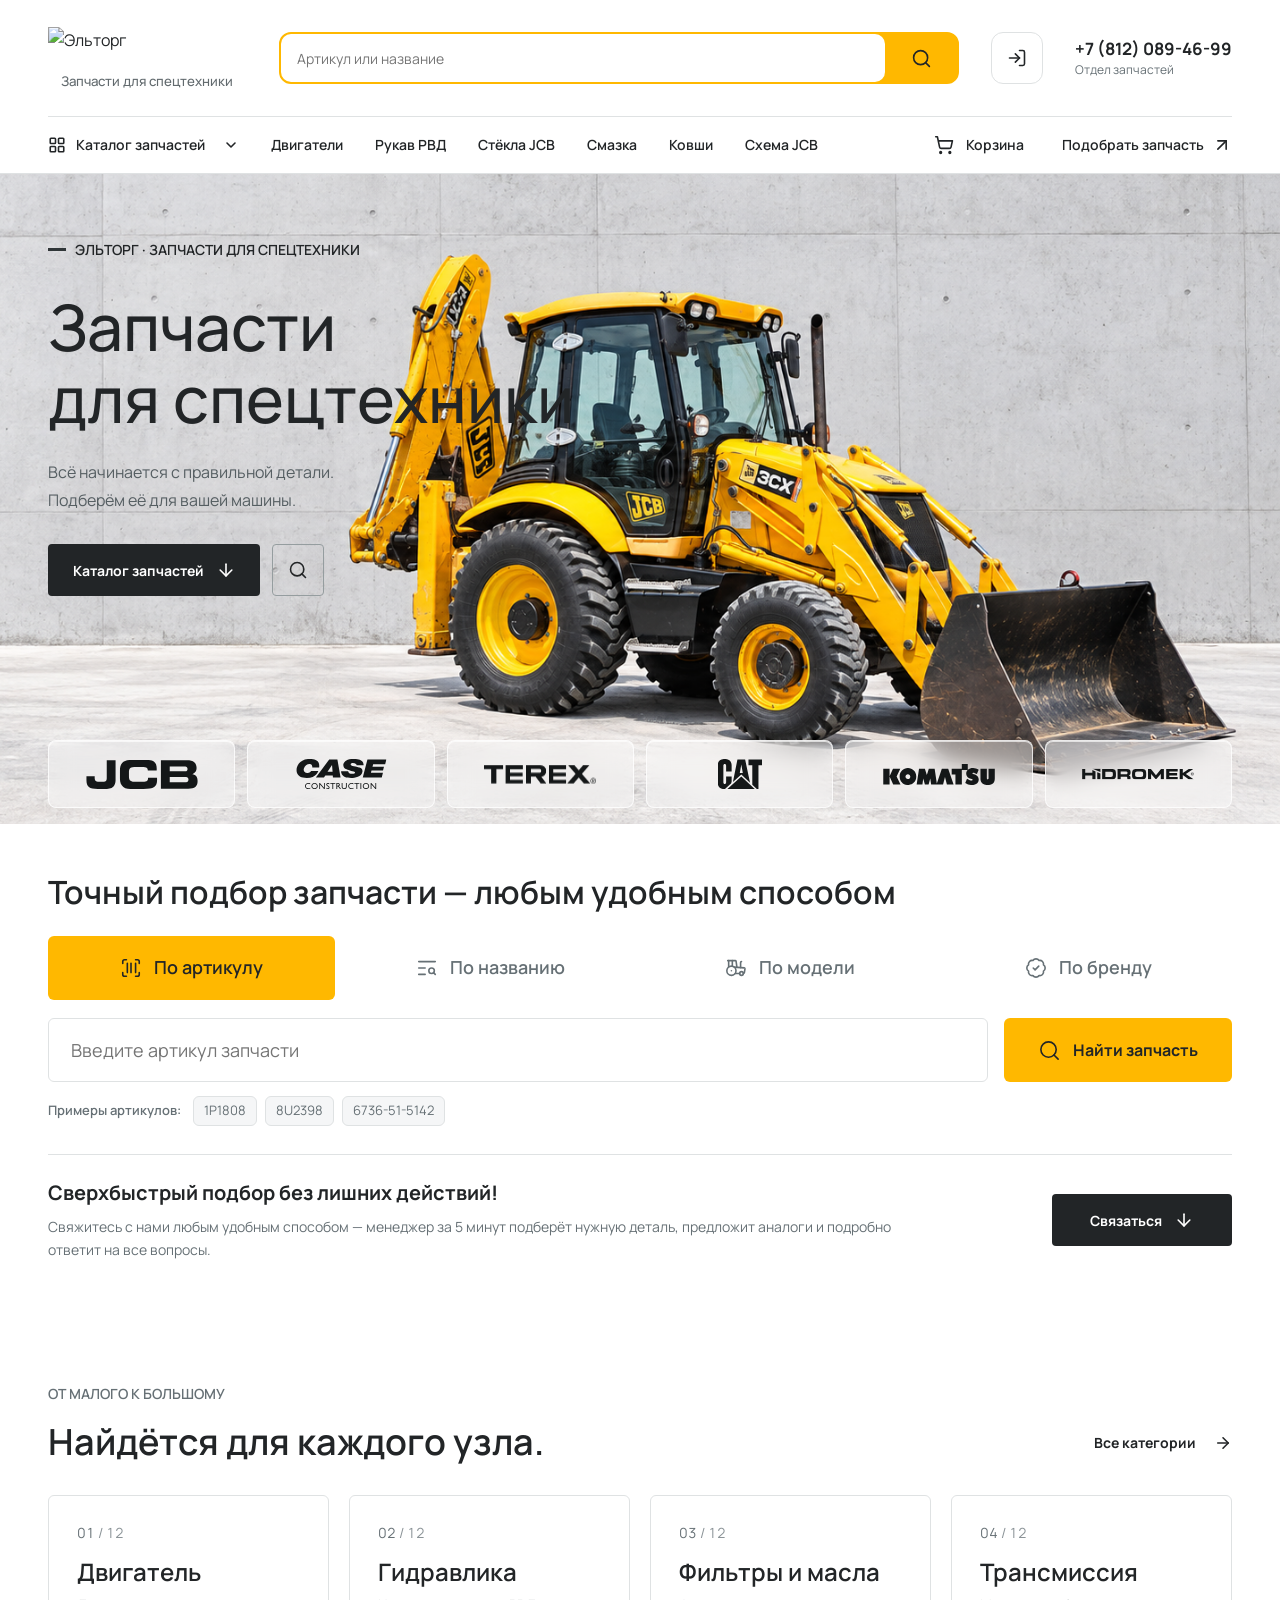
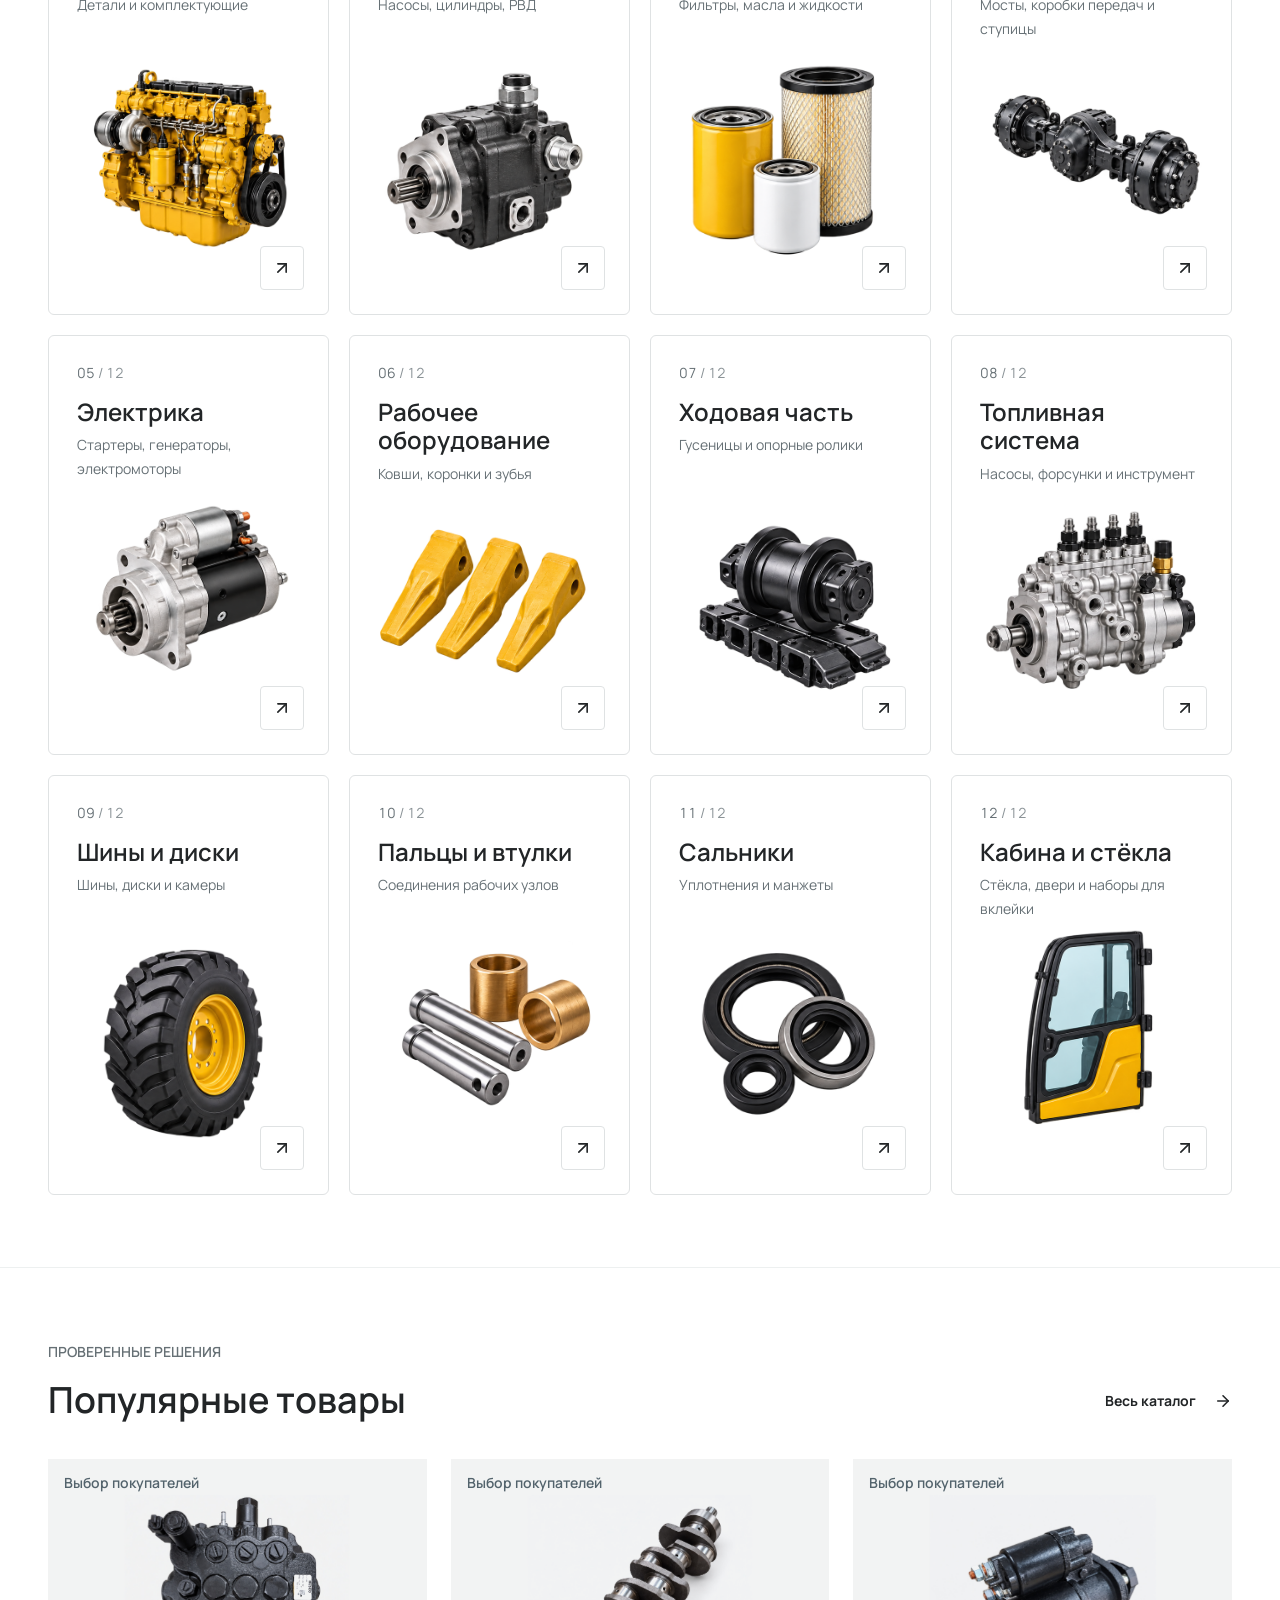
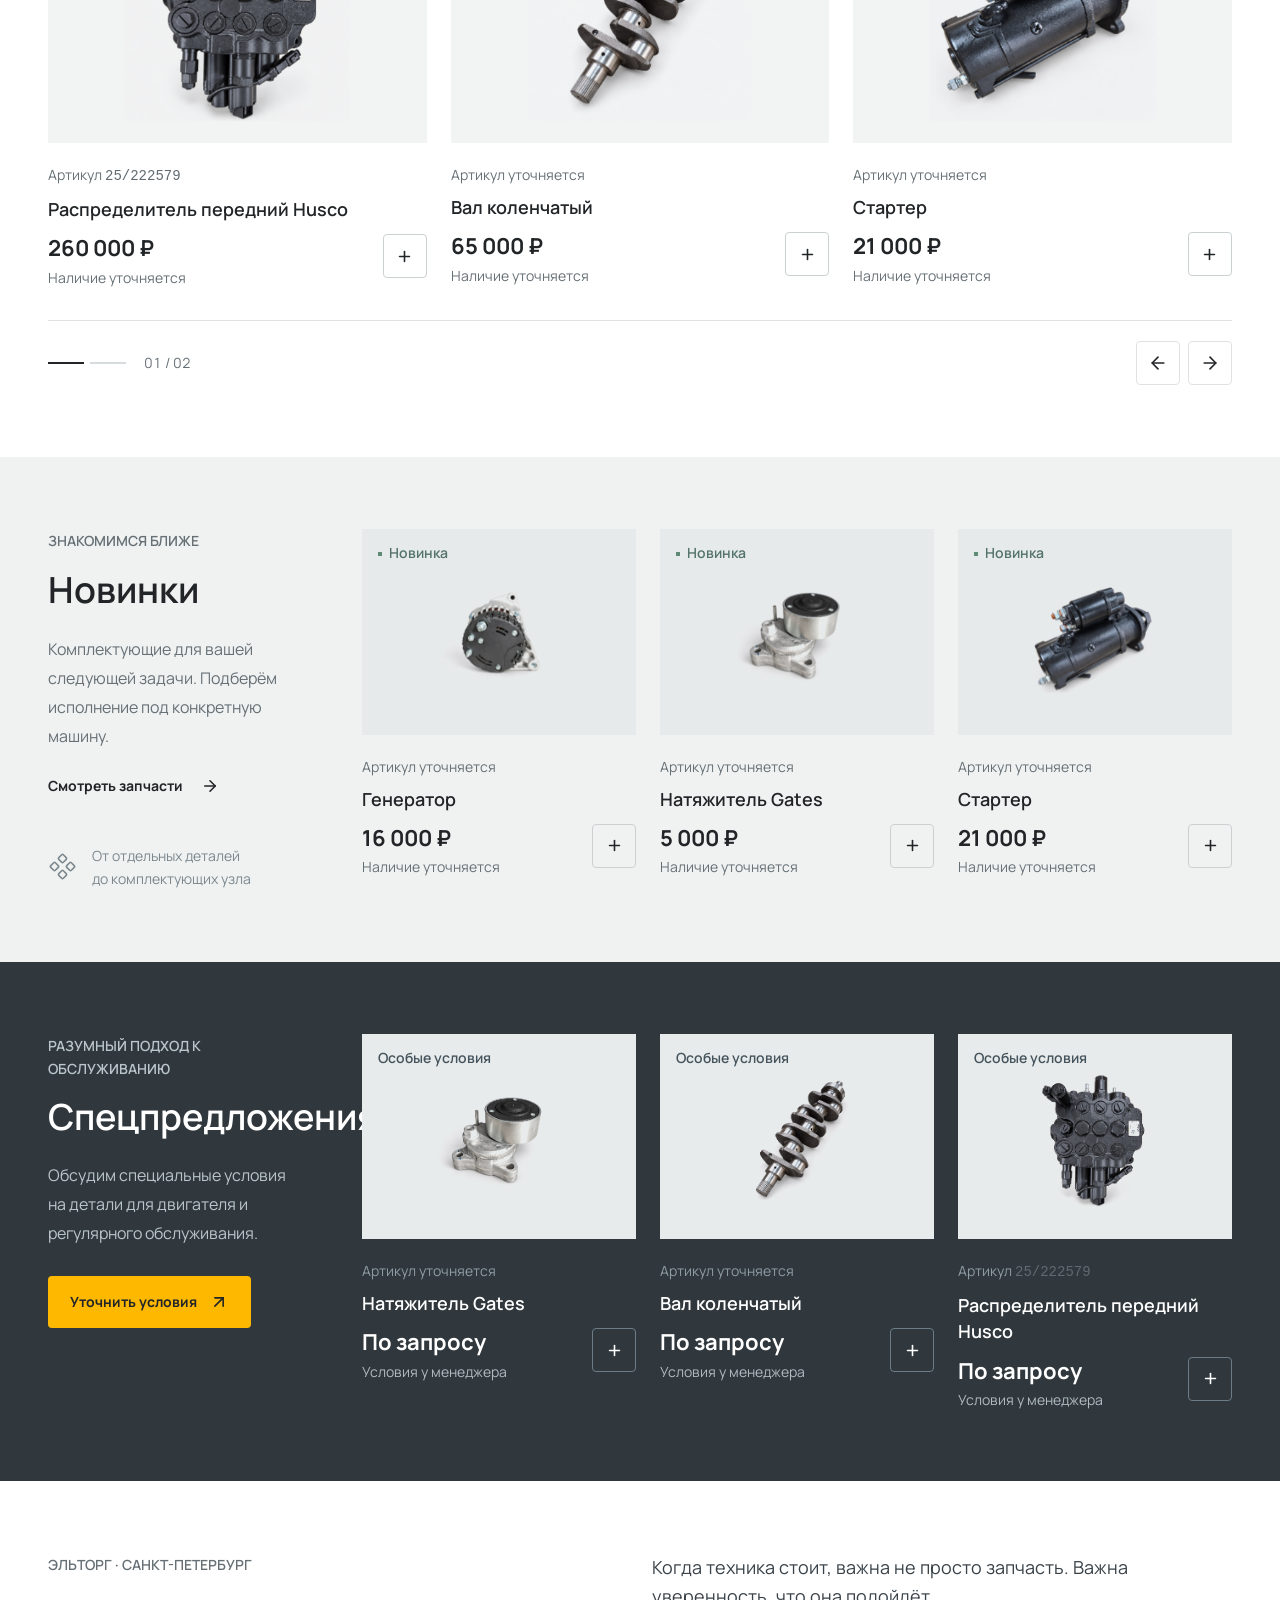
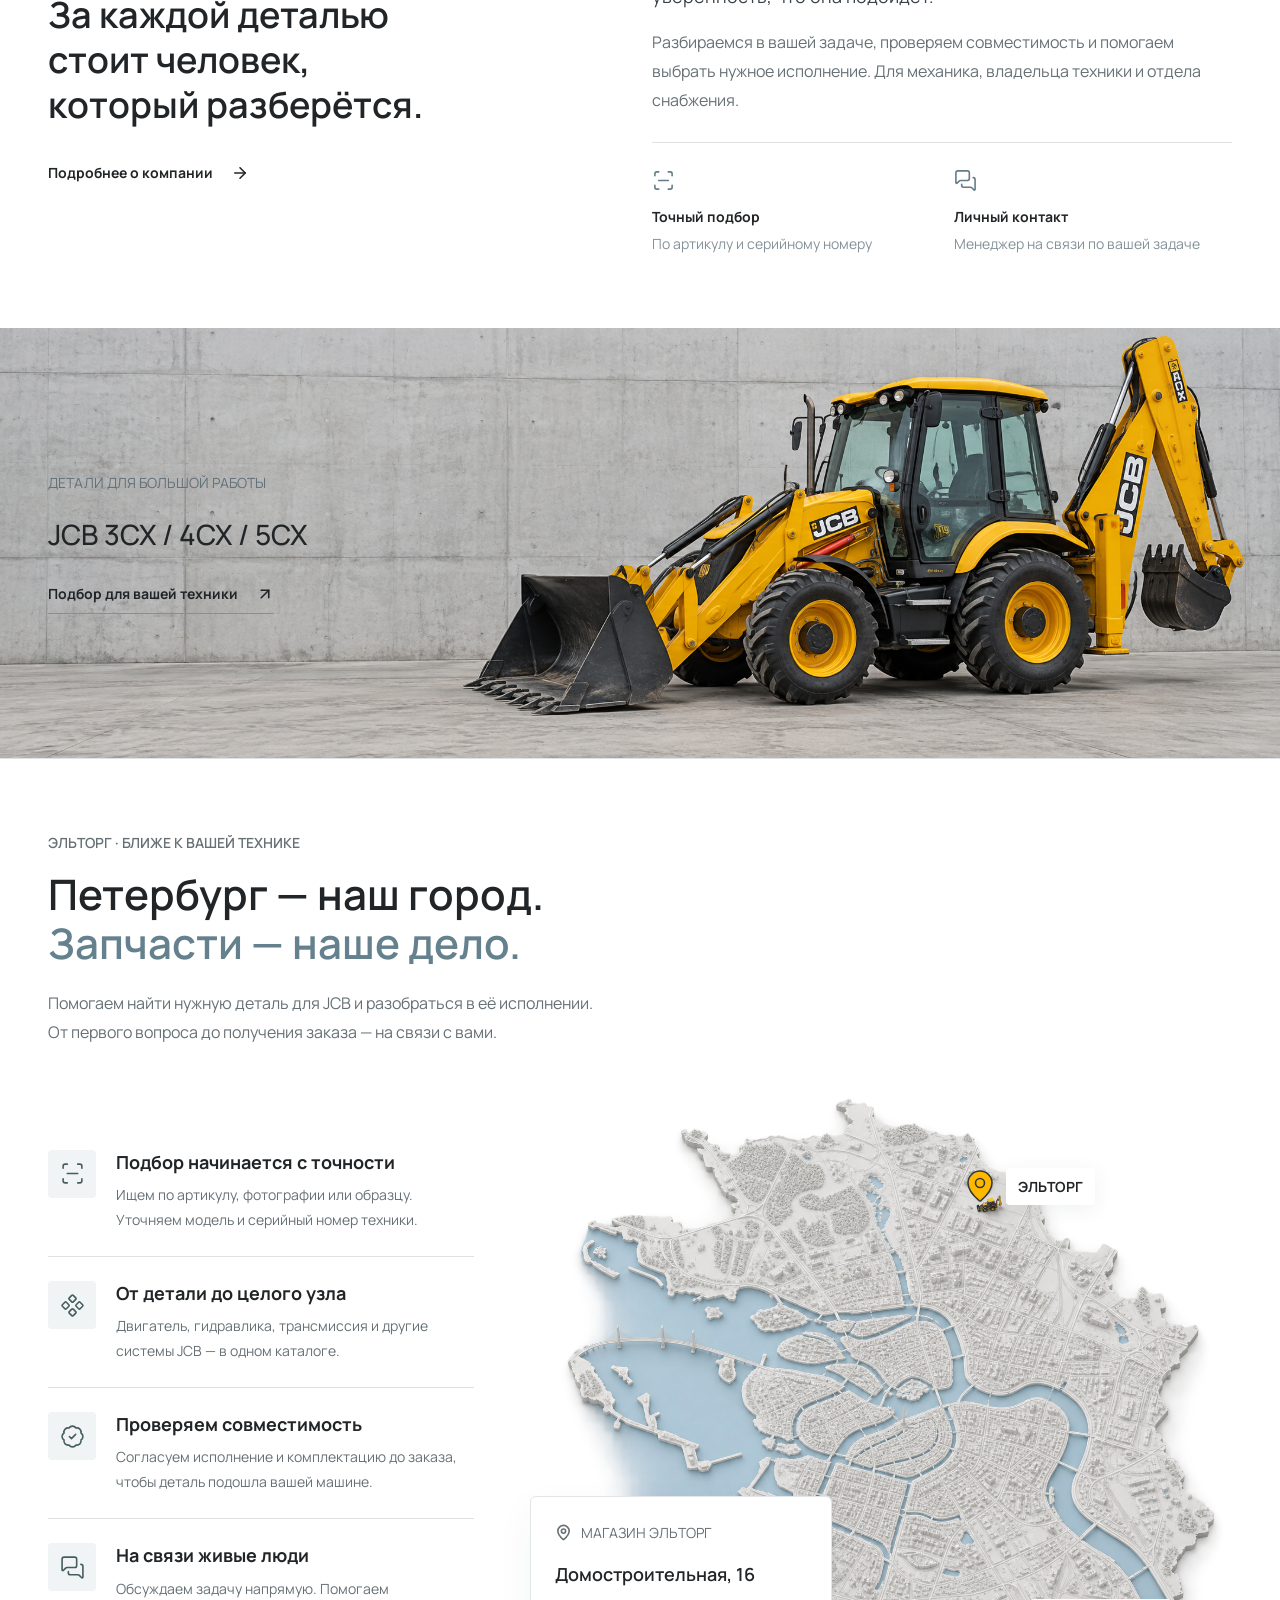
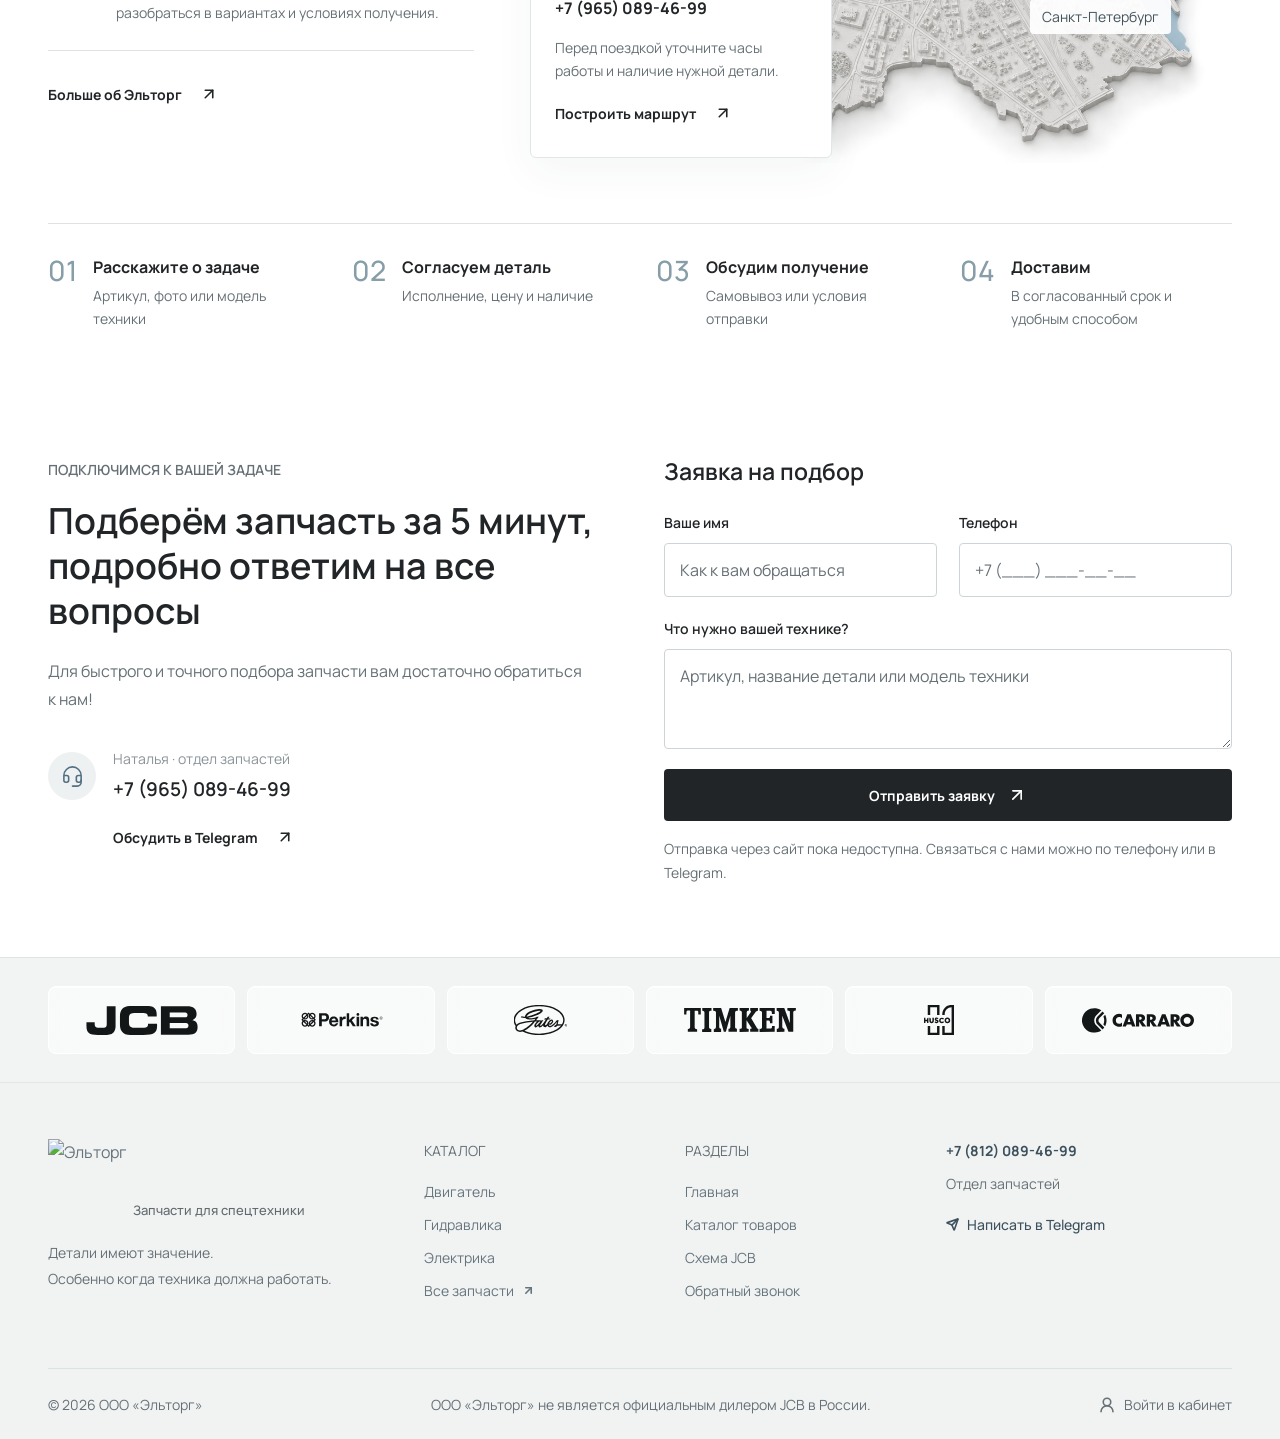
==== commit e56ce24f: "Increase header logo height and width by another 10 percent" ====
--- a/index.html
+++ b/index.html
@@ -11,7 +11,7 @@
   <link rel="icon" type="image/svg+xml" href="assets/eltorg-mark.svg">
   <link rel="stylesheet" href="assets/fonts.css">
   <link rel="stylesheet" href="precision.css?v=client-36">
-  <link rel="stylesheet" href="brand-refresh.css?v=3">
+  <link rel="stylesheet" href="brand-refresh.css?v=4">
   <link rel="stylesheet" href="hero-equipment.css?v=client-5">
   <script src="assets/lucide.min.js" defer></script>
   <script src="cart.js?v=3" defer></script>
--- a/brand-refresh.css
+++ b/brand-refresh.css
@@ -9,15 +9,16 @@
 .brand-logo { display: block; width: 100%; height: auto; aspect-ratio: 539 / 118; }
 .brand-descriptor { display: block; padding-left: 85px; margin-top: 2px; color: #626a6e; font-size: 13px; font-weight: 500; line-height: 1.4; white-space: nowrap; }
 .brand-descriptor span { display: block; }
-.main-header .brand { width: calc(39.6px * 539 / 118); height: 57.2px; gap: 2.2px; justify-content: center; }
-.main-header .brand-logo { width: 100%; height: 39.6px; object-fit: contain; }
-.main-header .brand-descriptor { padding-left: 0; margin-top: 0; align-self: center; font-size: 12.1px; line-height: 15.4px; }
+.main-header .brand { width: calc(43.56px * 539 / 118); height: auto; gap: 2.42px; justify-content: center; }
+.main-header .brand-logo { flex-shrink: 0; width: 100%; height: 43.56px; object-fit: contain; }
+.main-header .brand-descriptor { padding-left: 0; margin-top: 0; align-self: center; font-size: 13.31px; line-height: 16.94px; }
 .main-header, .catalog-page .site-header .main-header { min-height: 116px; }
 .header-phones { gap: 0; }
 @media (max-width: 700px) {
   .main-header, .catalog-page .site-header .main-header { min-height: 96px; padding-block: 12px; }
+  .main-header .brand { width: min(calc(43.56px * 539 / 118), calc(100% - 156px)); }
 }
 @media (max-width: 380px) {
-  .main-header .brand { width: min(165px, calc(100% - 132px)); }
+  .main-header .brand { width: min(181.5px, calc(100% - 132px)); }
   .main-header .brand-descriptor { font-size: 11px; }
 }
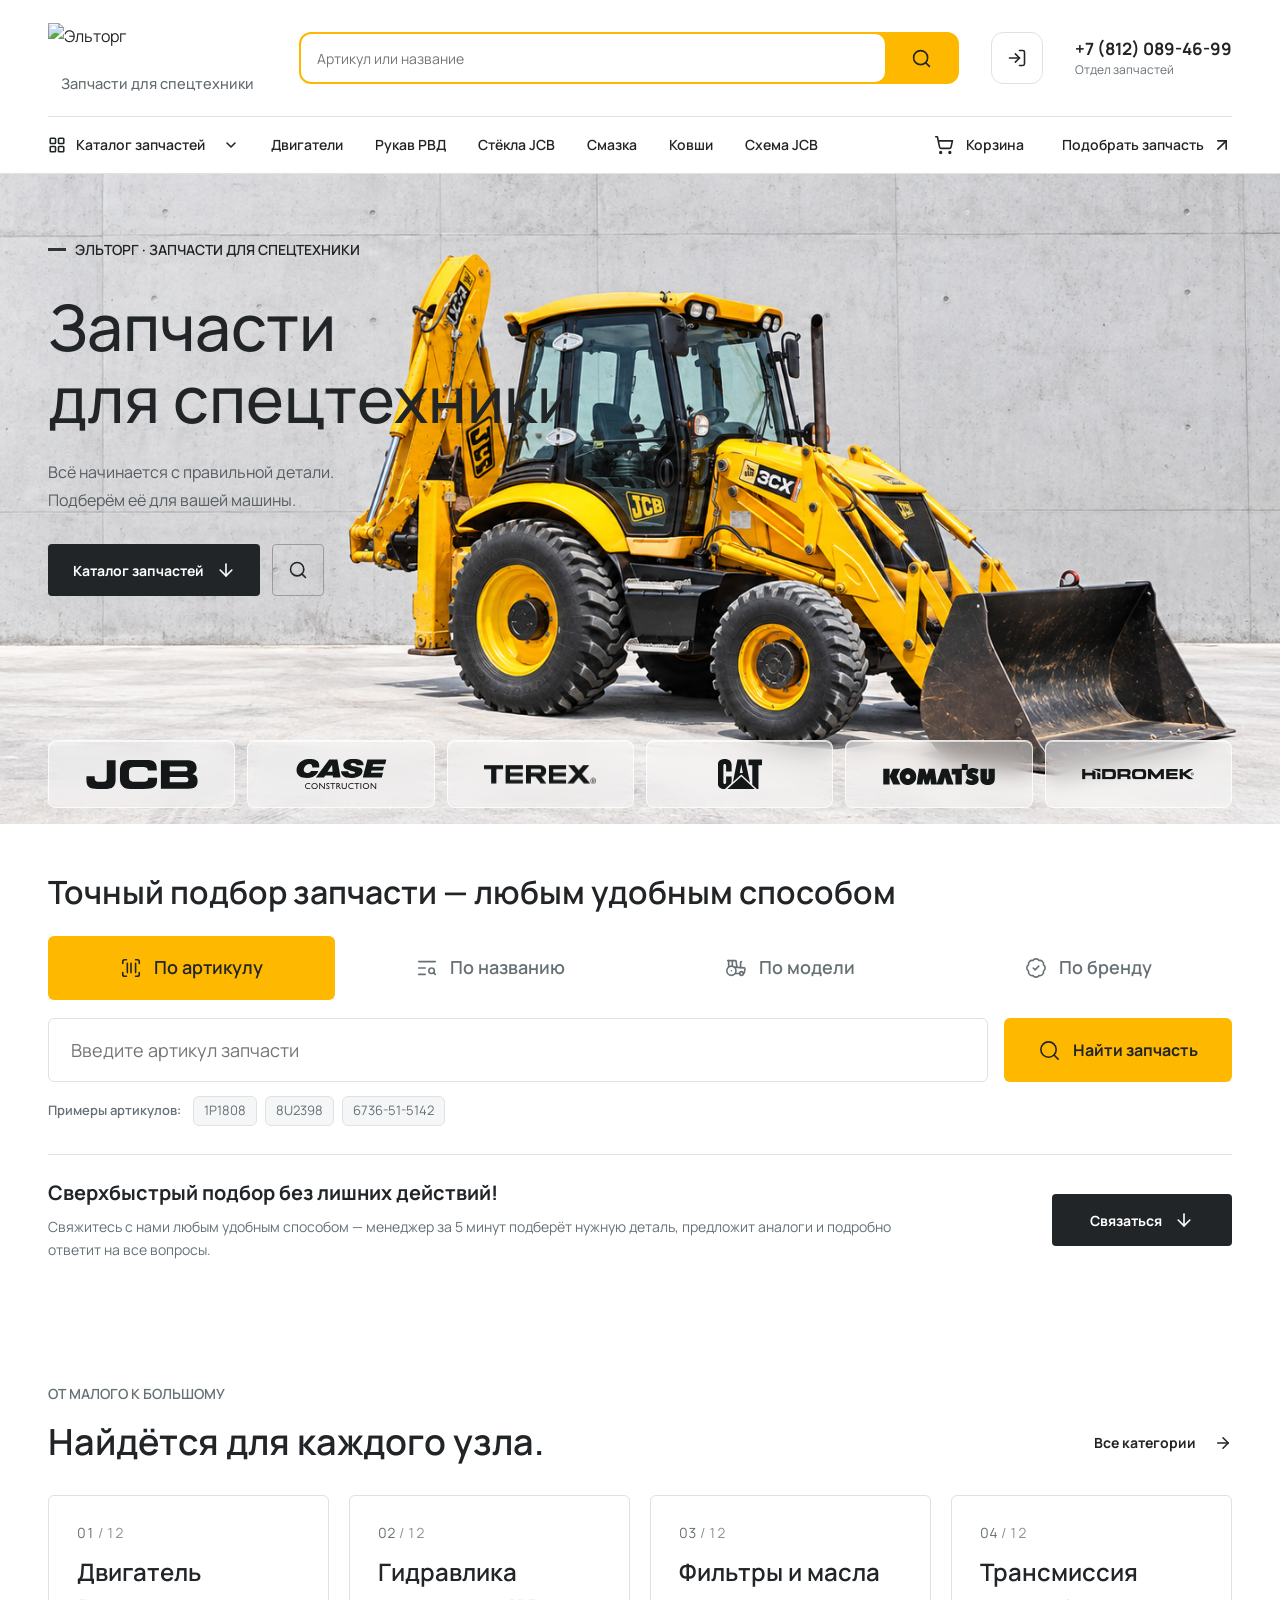
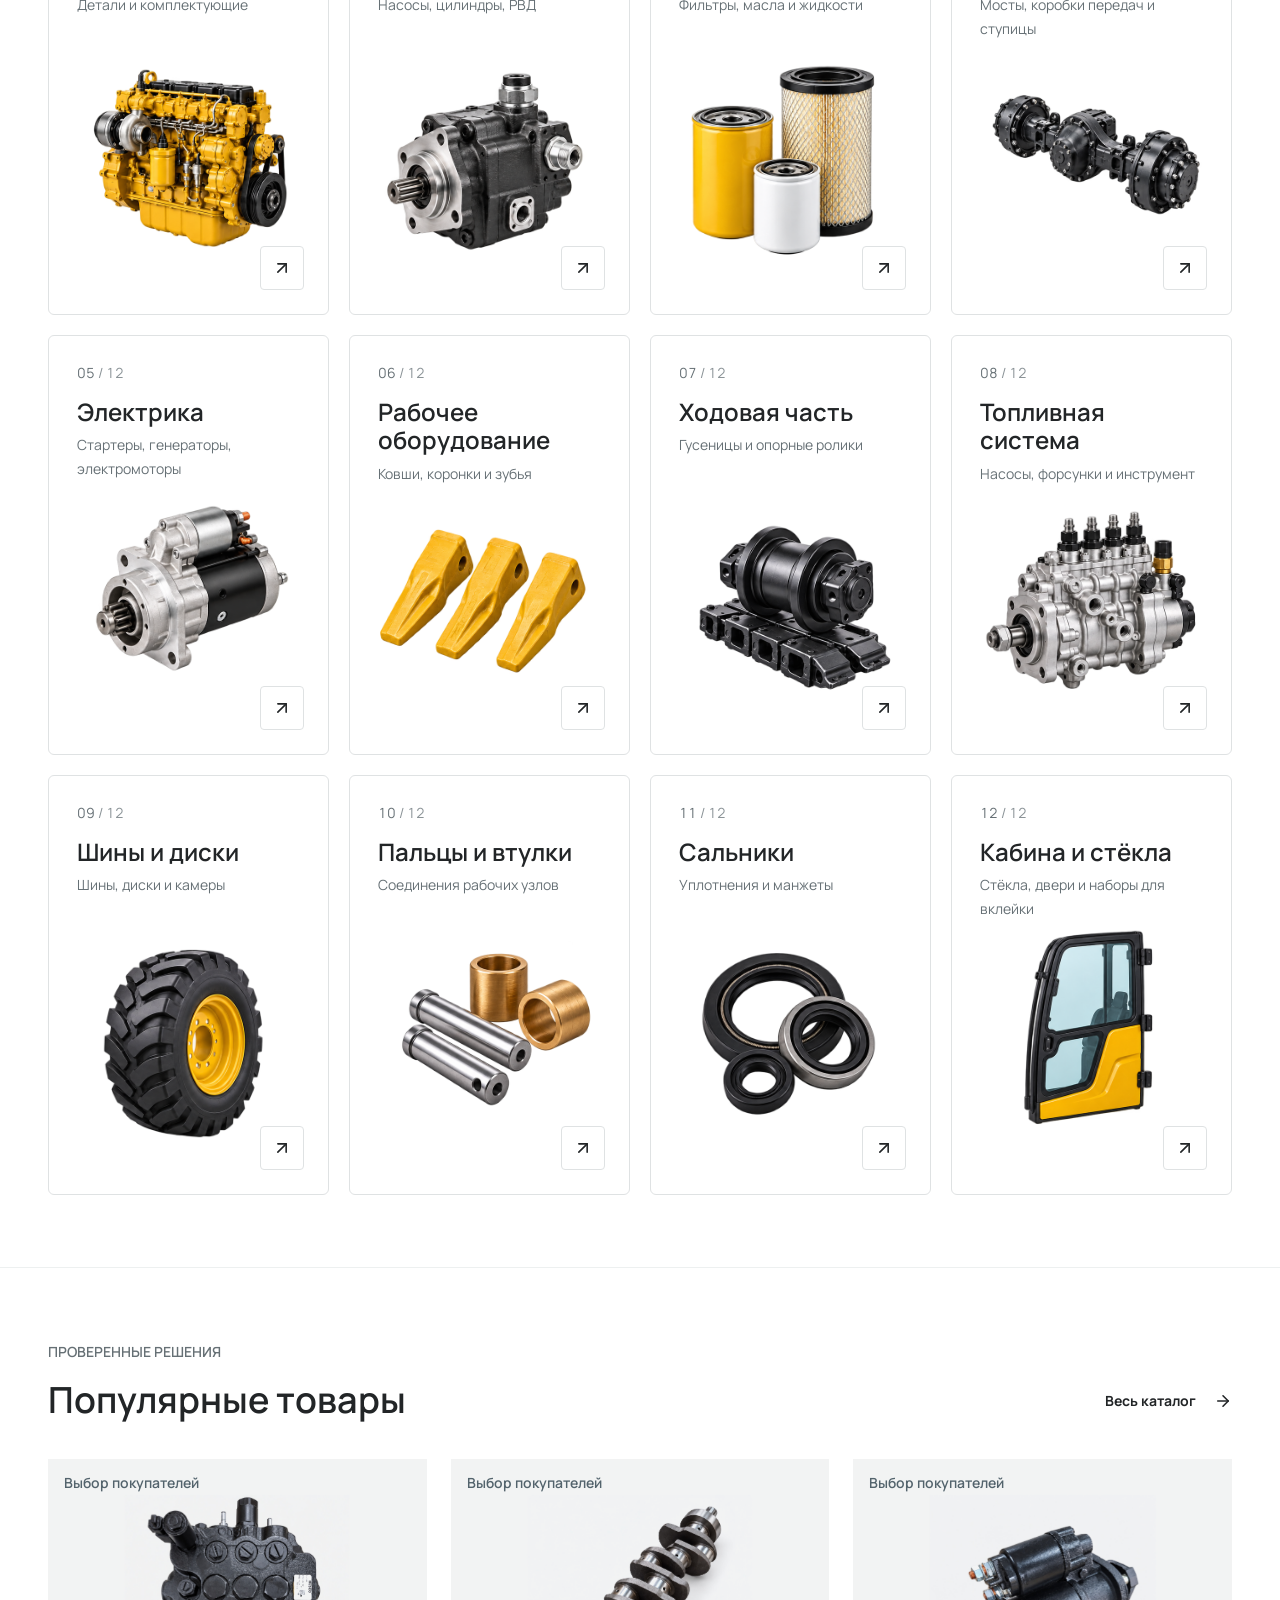
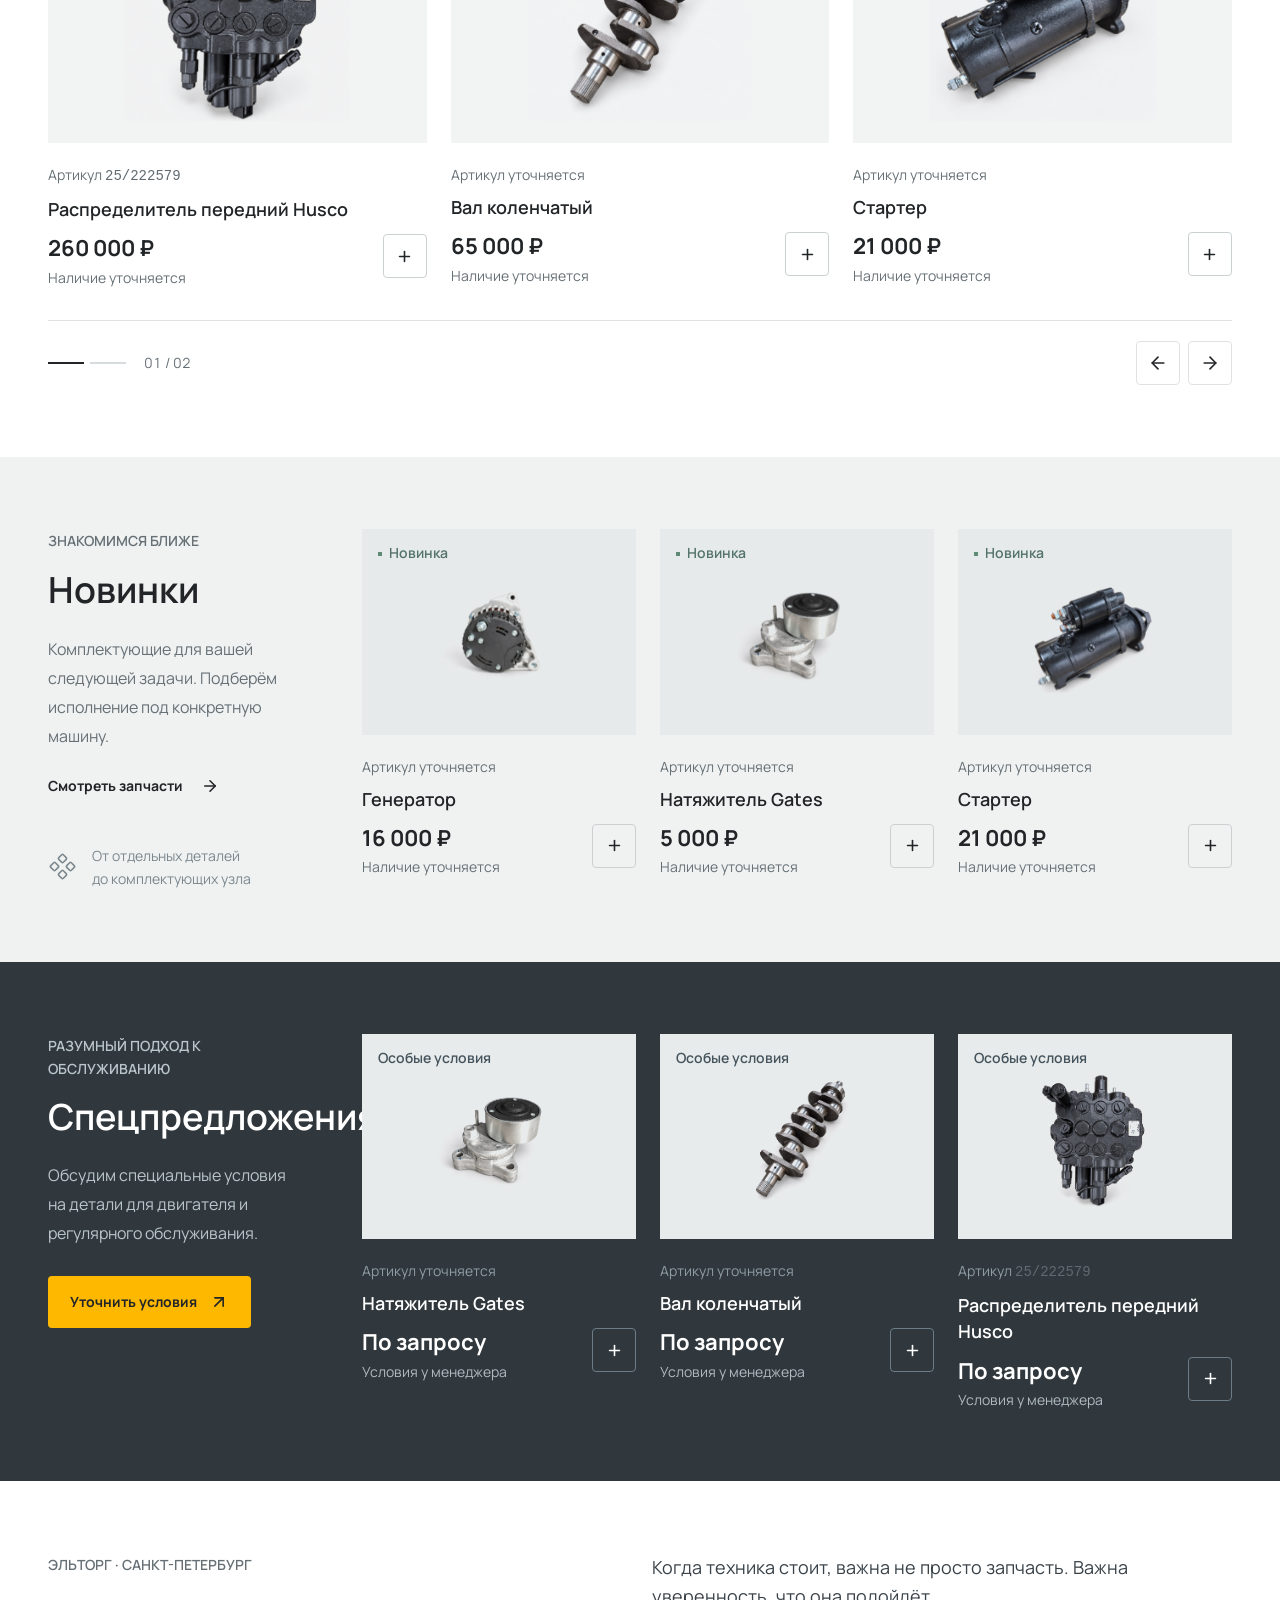
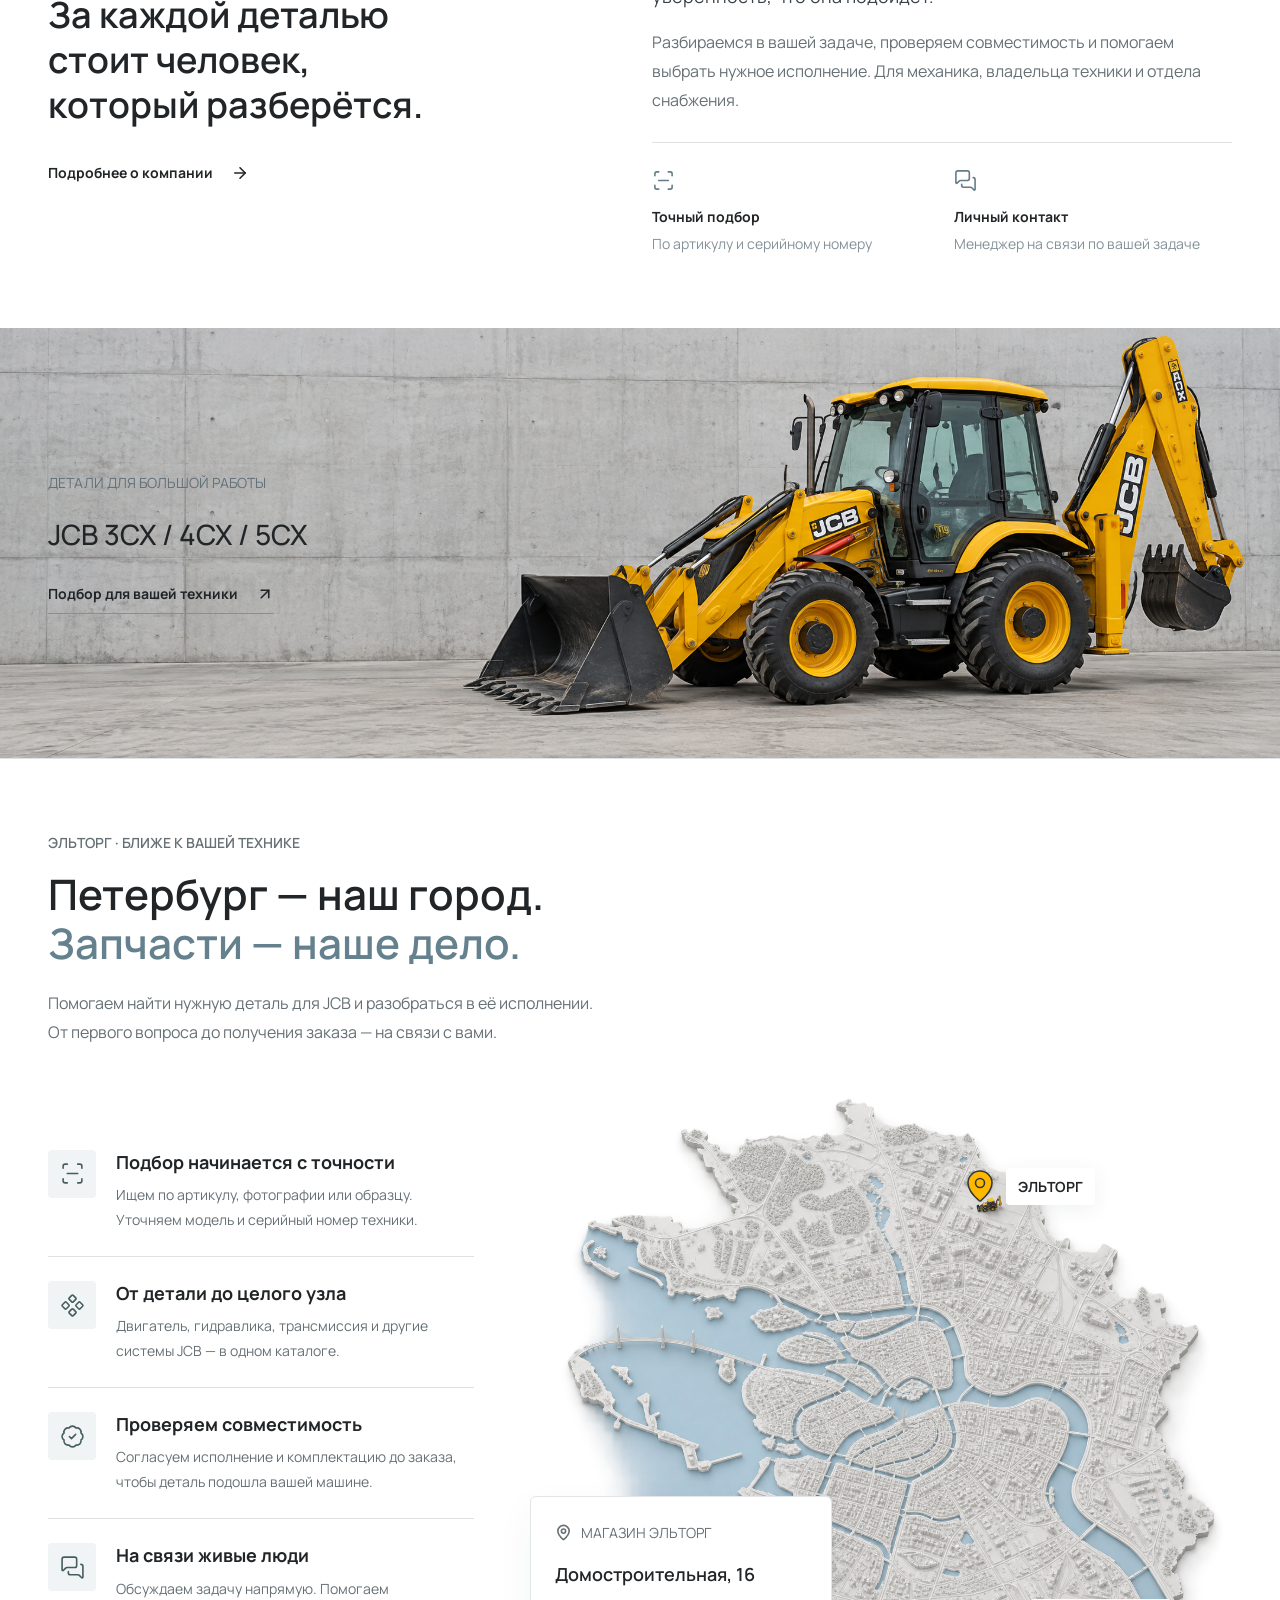
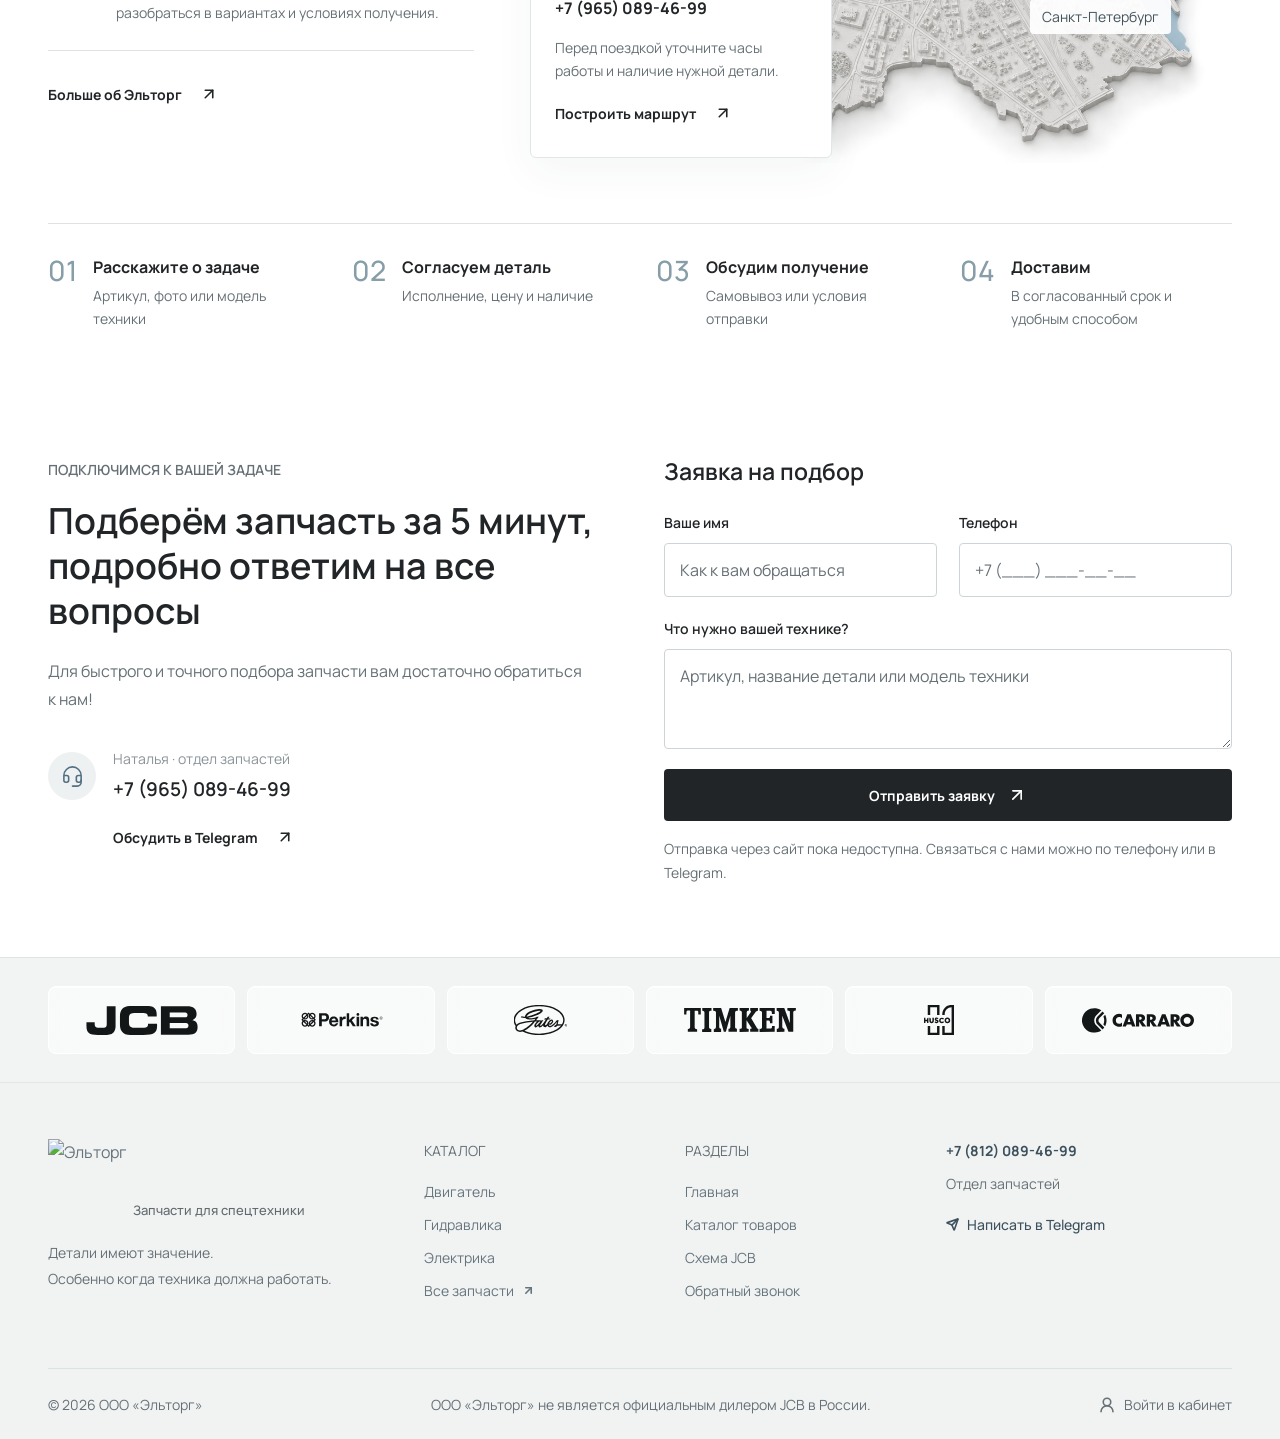
==== commit 911af0df: "Increase shared header logo by another 10 percent" ====
--- a/index.html
+++ b/index.html
@@ -11,7 +11,7 @@
   <link rel="icon" type="image/svg+xml" href="assets/eltorg-mark.svg">
   <link rel="stylesheet" href="assets/fonts.css">
   <link rel="stylesheet" href="precision.css?v=client-36">
-  <link rel="stylesheet" href="brand-refresh.css?v=4">
+  <link rel="stylesheet" href="brand-refresh.css?v=5">
   <link rel="stylesheet" href="hero-equipment.css?v=client-5">
   <script src="assets/lucide.min.js" defer></script>
   <script src="cart.js?v=3" defer></script>
--- a/brand-refresh.css
+++ b/brand-refresh.css
@@ -9,16 +9,16 @@
 .brand-logo { display: block; width: 100%; height: auto; aspect-ratio: 539 / 118; }
 .brand-descriptor { display: block; padding-left: 85px; margin-top: 2px; color: #626a6e; font-size: 13px; font-weight: 500; line-height: 1.4; white-space: nowrap; }
 .brand-descriptor span { display: block; }
-.main-header .brand { width: calc(43.56px * 539 / 118); height: auto; gap: 2.42px; justify-content: center; }
-.main-header .brand-logo { flex-shrink: 0; width: 100%; height: 43.56px; object-fit: contain; }
-.main-header .brand-descriptor { padding-left: 0; margin-top: 0; align-self: center; font-size: 13.31px; line-height: 16.94px; }
+.main-header .brand { width: calc(47.916px * 539 / 118); height: auto; gap: 2.662px; justify-content: center; }
+.main-header .brand-logo { flex-shrink: 0; width: 100%; height: 47.916px; object-fit: contain; }
+.main-header .brand-descriptor { padding-left: 0; margin-top: 0; align-self: center; font-size: 14.641px; line-height: 18.634px; }
 .main-header, .catalog-page .site-header .main-header { min-height: 116px; }
 .header-phones { gap: 0; }
 @media (max-width: 700px) {
   .main-header, .catalog-page .site-header .main-header { min-height: 96px; padding-block: 12px; }
-  .main-header .brand { width: min(calc(43.56px * 539 / 118), calc(100% - 156px)); }
+  .main-header .brand { width: min(calc(47.916px * 539 / 118), calc(100% - 156px)); }
 }
 @media (max-width: 380px) {
-  .main-header .brand { width: min(181.5px, calc(100% - 132px)); }
+  .main-header .brand { width: min(199.65px, calc(100% - 132px)); }
   .main-header .brand-descriptor { font-size: 11px; }
 }
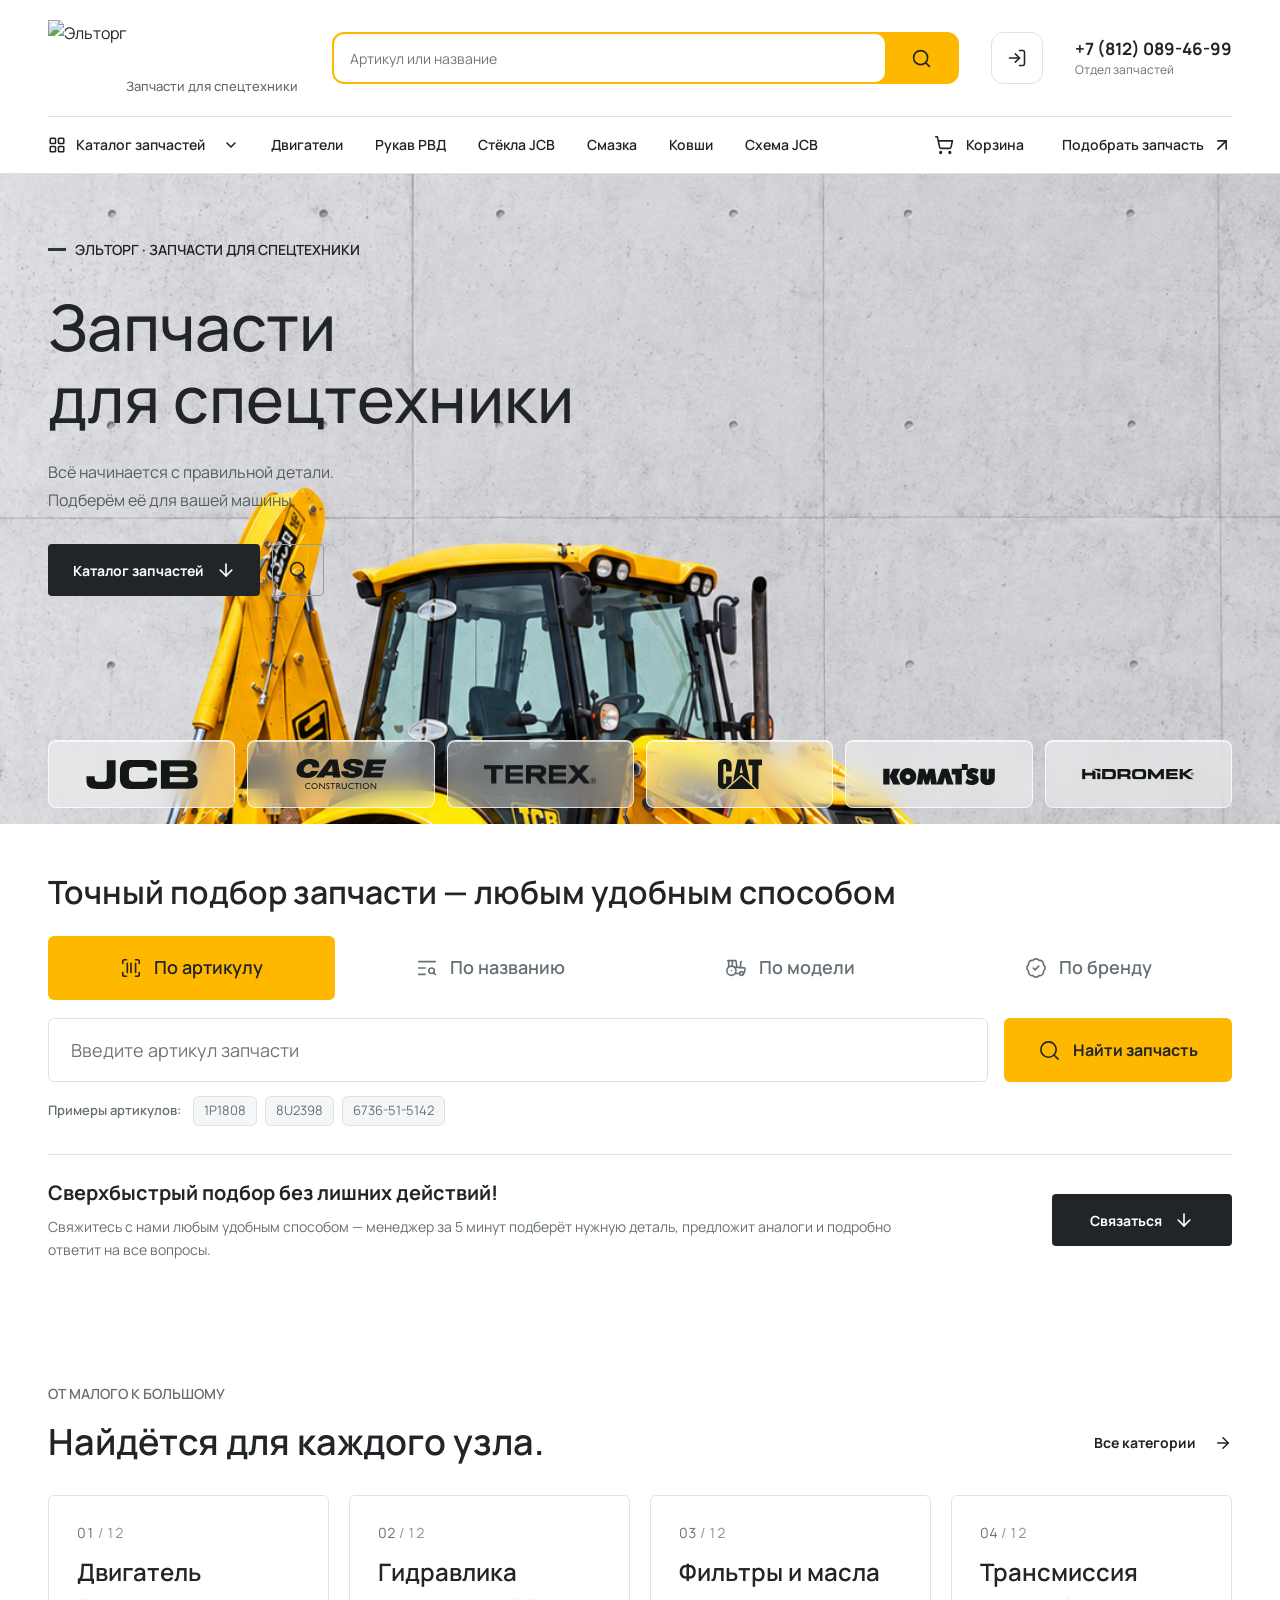
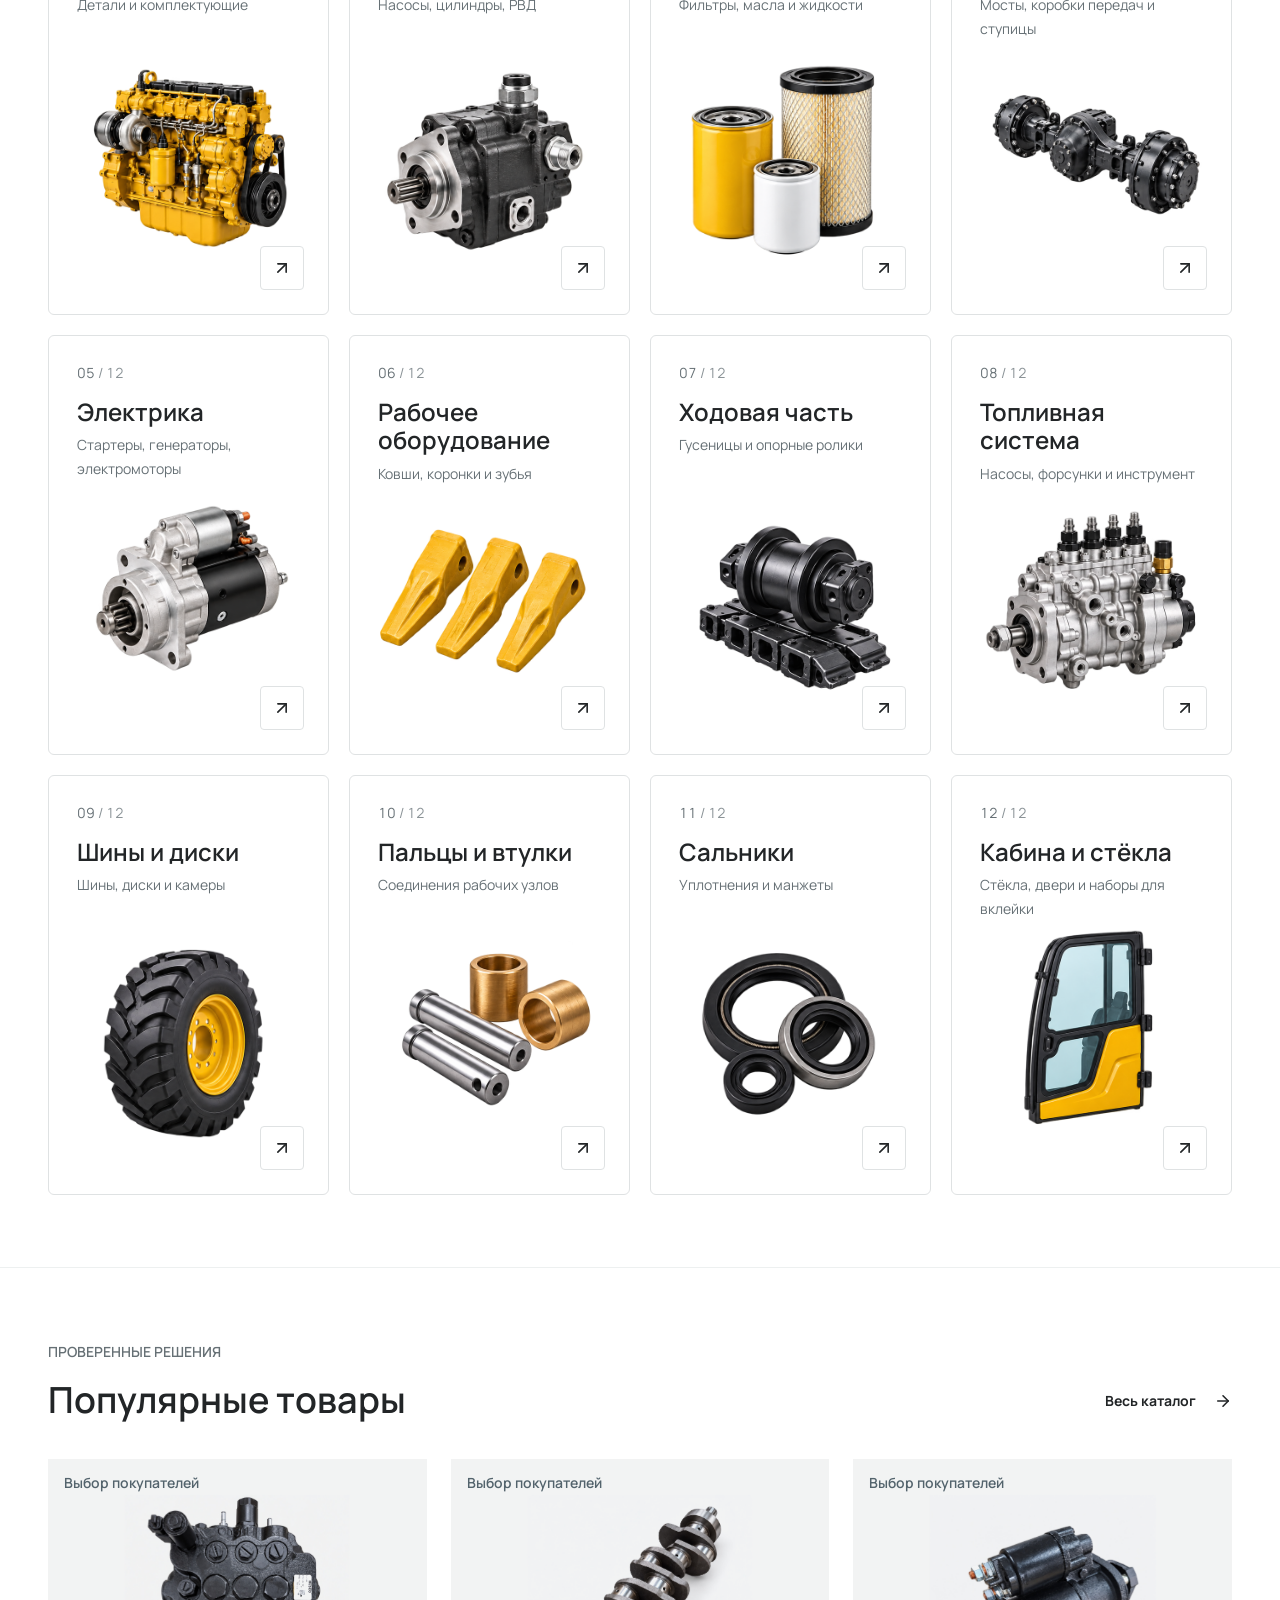
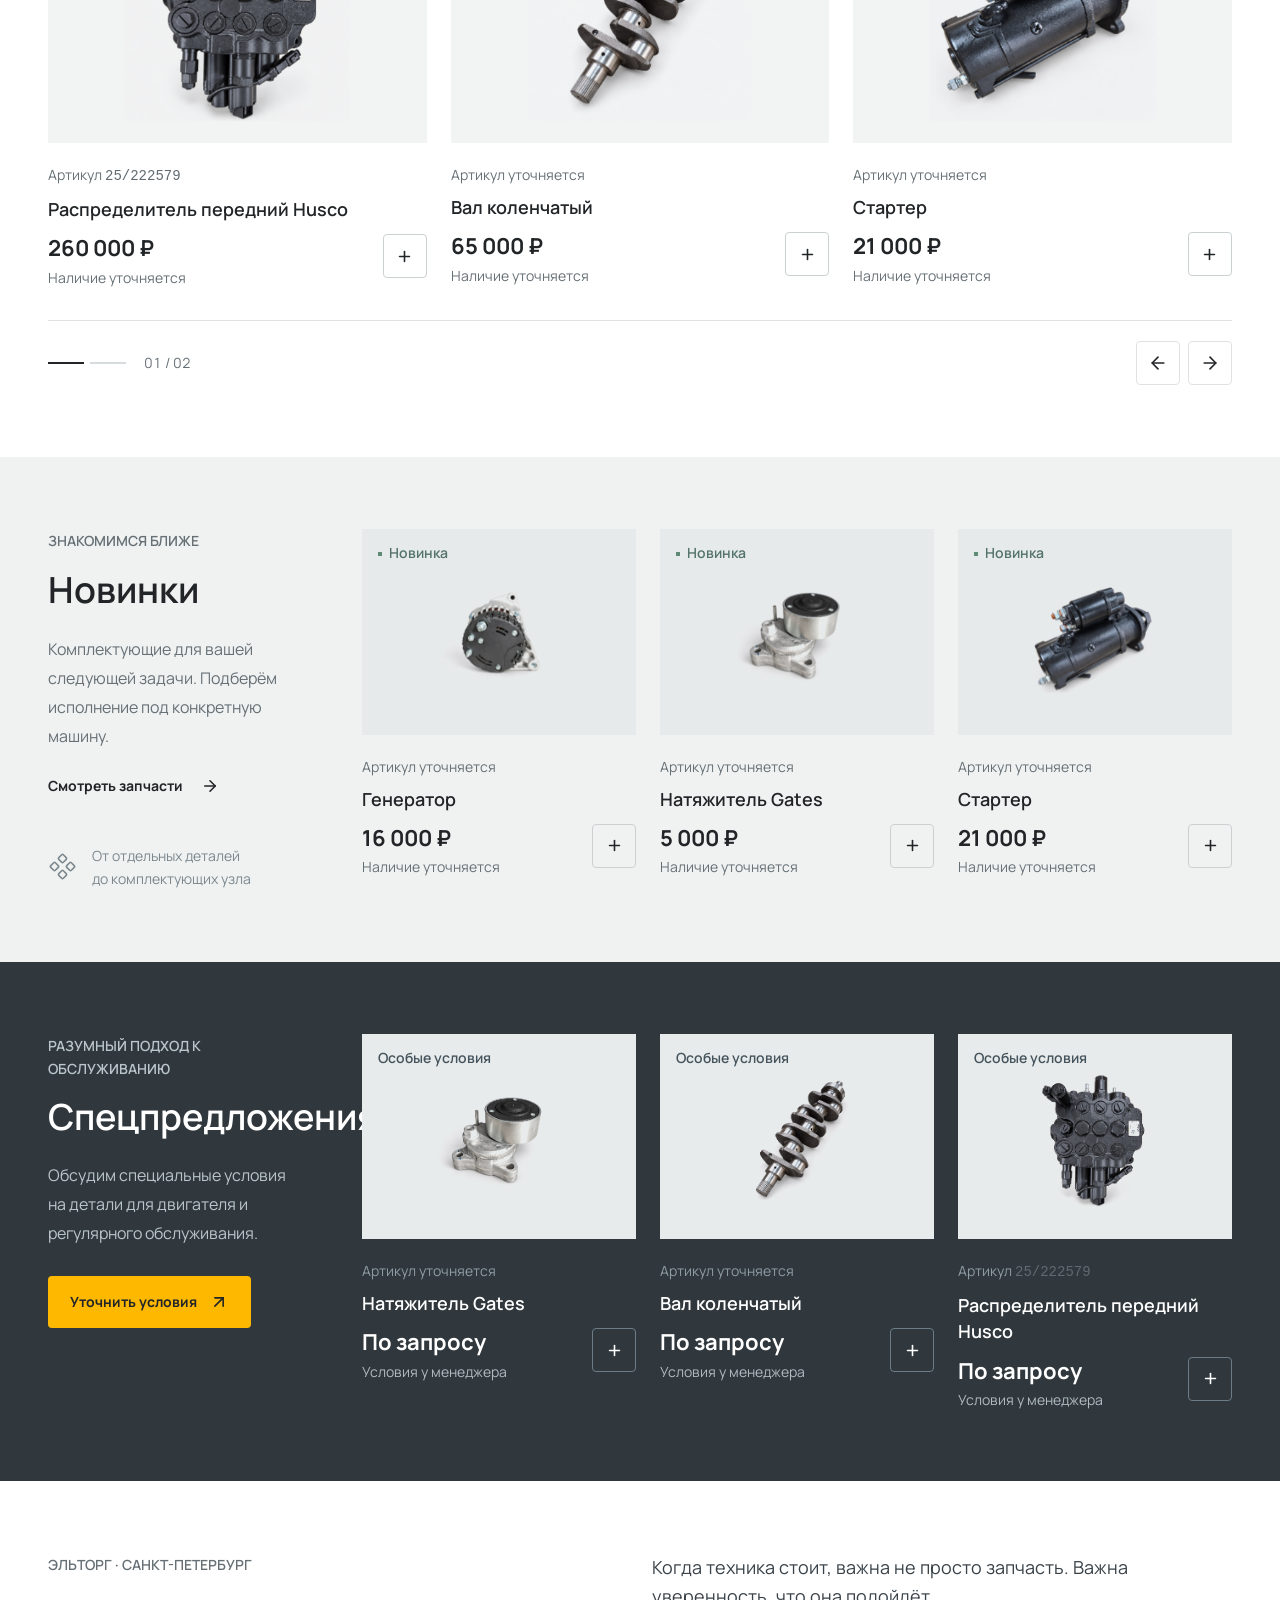
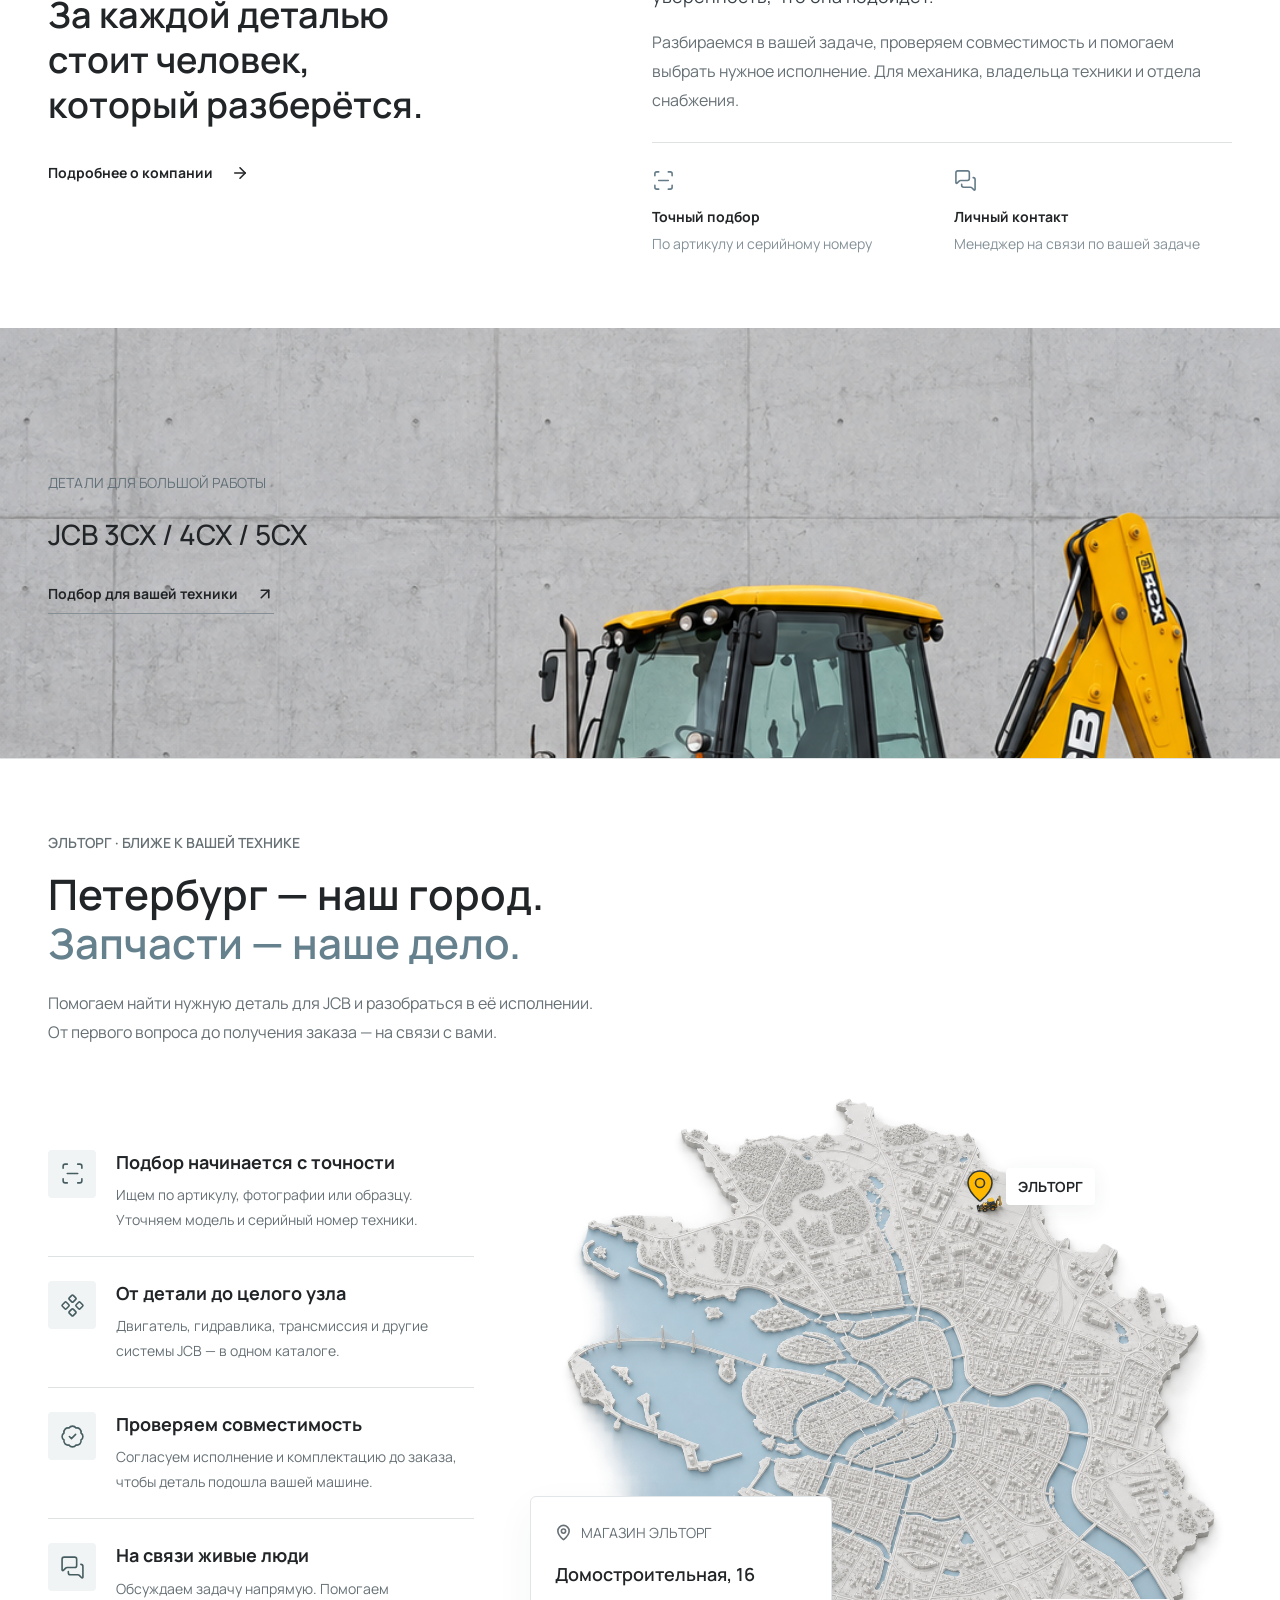
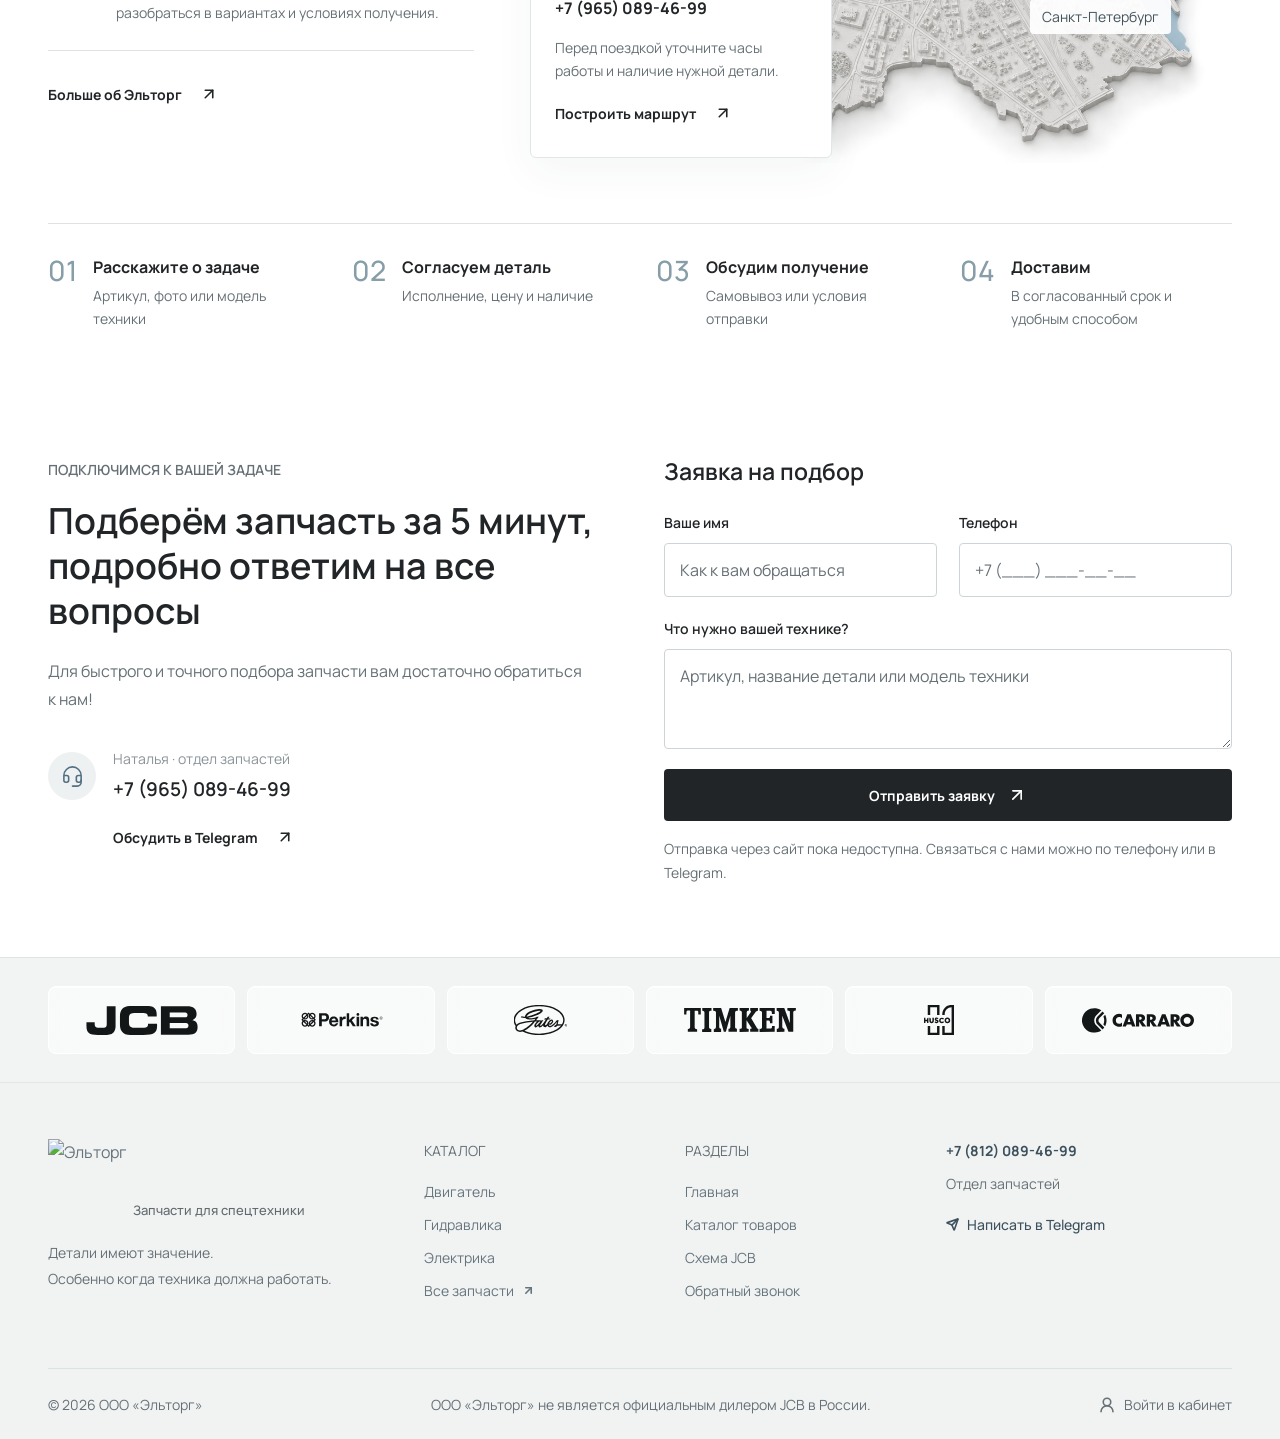
==== commit 94cc1c22: "Enlarge header logo by 15 percent and restore original descriptor styling" ====
--- a/index.html
+++ b/index.html
@@ -11,7 +11,7 @@
   <link rel="icon" type="image/svg+xml" href="assets/eltorg-mark.svg">
   <link rel="stylesheet" href="assets/fonts.css">
   <link rel="stylesheet" href="precision.css?v=client-36">
-  <link rel="stylesheet" href="brand-refresh.css?v=5">
+  <link rel="stylesheet" href="brand-refresh.css?v=6">
   <link rel="stylesheet" href="hero-equipment.css?v=client-5">
   <script src="assets/lucide.min.js" defer></script>
   <script src="cart.js?v=3" defer></script>
--- a/brand-refresh.css
+++ b/brand-refresh.css
@@ -9,16 +9,19 @@
 .brand-logo { display: block; width: 100%; height: auto; aspect-ratio: 539 / 118; }
 .brand-descriptor { display: block; padding-left: 85px; margin-top: 2px; color: #626a6e; font-size: 13px; font-weight: 500; line-height: 1.4; white-space: nowrap; }
 .brand-descriptor span { display: block; }
-.main-header .brand { width: calc(47.916px * 539 / 118); height: auto; gap: 2.662px; justify-content: center; }
-.main-header .brand-logo { flex-shrink: 0; width: 100%; height: 47.916px; object-fit: contain; }
-.main-header .brand-descriptor { padding-left: 0; margin-top: 0; align-self: center; font-size: 14.641px; line-height: 18.634px; }
+.main-header .brand { flex-shrink: 1; min-width: 0; width: calc(55.1034px * 539 / 118); height: auto; gap: 0; justify-content: center; }
+.main-header .brand-logo { flex-shrink: 0; width: 100%; height: auto; object-fit: contain; }
+.main-header .brand-descriptor { padding-left: calc(100% * 85 / 276); margin-top: 2px; align-self: stretch; font-size: 13px; line-height: 1.4; }
 .main-header, .catalog-page .site-header .main-header { min-height: 116px; }
 .header-phones { gap: 0; }
+@media (max-width: 980px) {
+  .main-header .brand-descriptor { font-size: 12px; }
+}
 @media (max-width: 700px) {
   .main-header, .catalog-page .site-header .main-header { min-height: 96px; padding-block: 12px; }
-  .main-header .brand { width: min(calc(47.916px * 539 / 118), calc(100% - 156px)); }
+  .main-header .brand { flex-shrink: 0; width: min(calc(55.1034px * 539 / 118), calc(100% - 156px)); }
+  .main-header .brand-descriptor { padding-left: 0; margin-top: 4px; align-self: center; font-size: 11px; line-height: 1.35; }
 }
 @media (max-width: 380px) {
-  .main-header .brand { width: min(199.65px, calc(100% - 132px)); }
-  .main-header .brand-descriptor { font-size: 11px; }
+  .main-header .brand { width: min(229.5975px, calc(100% - 132px)); }
 }
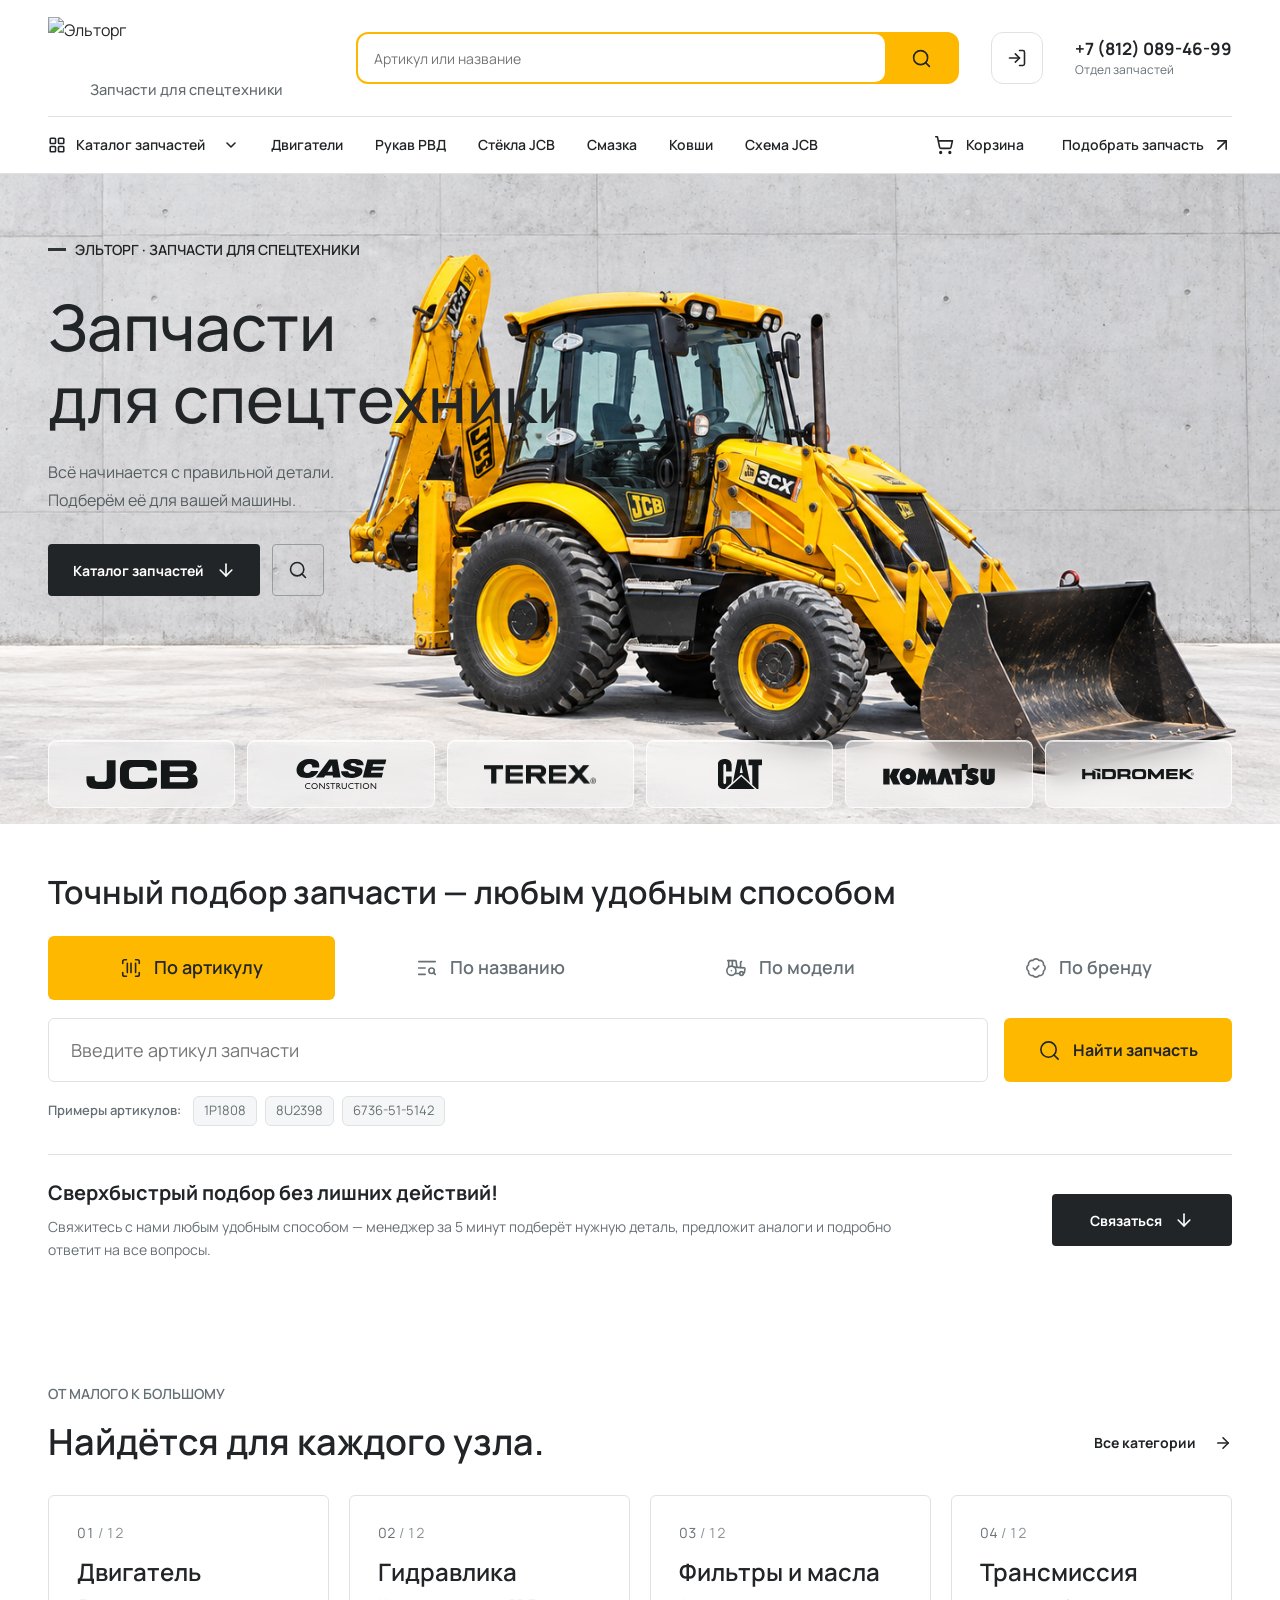
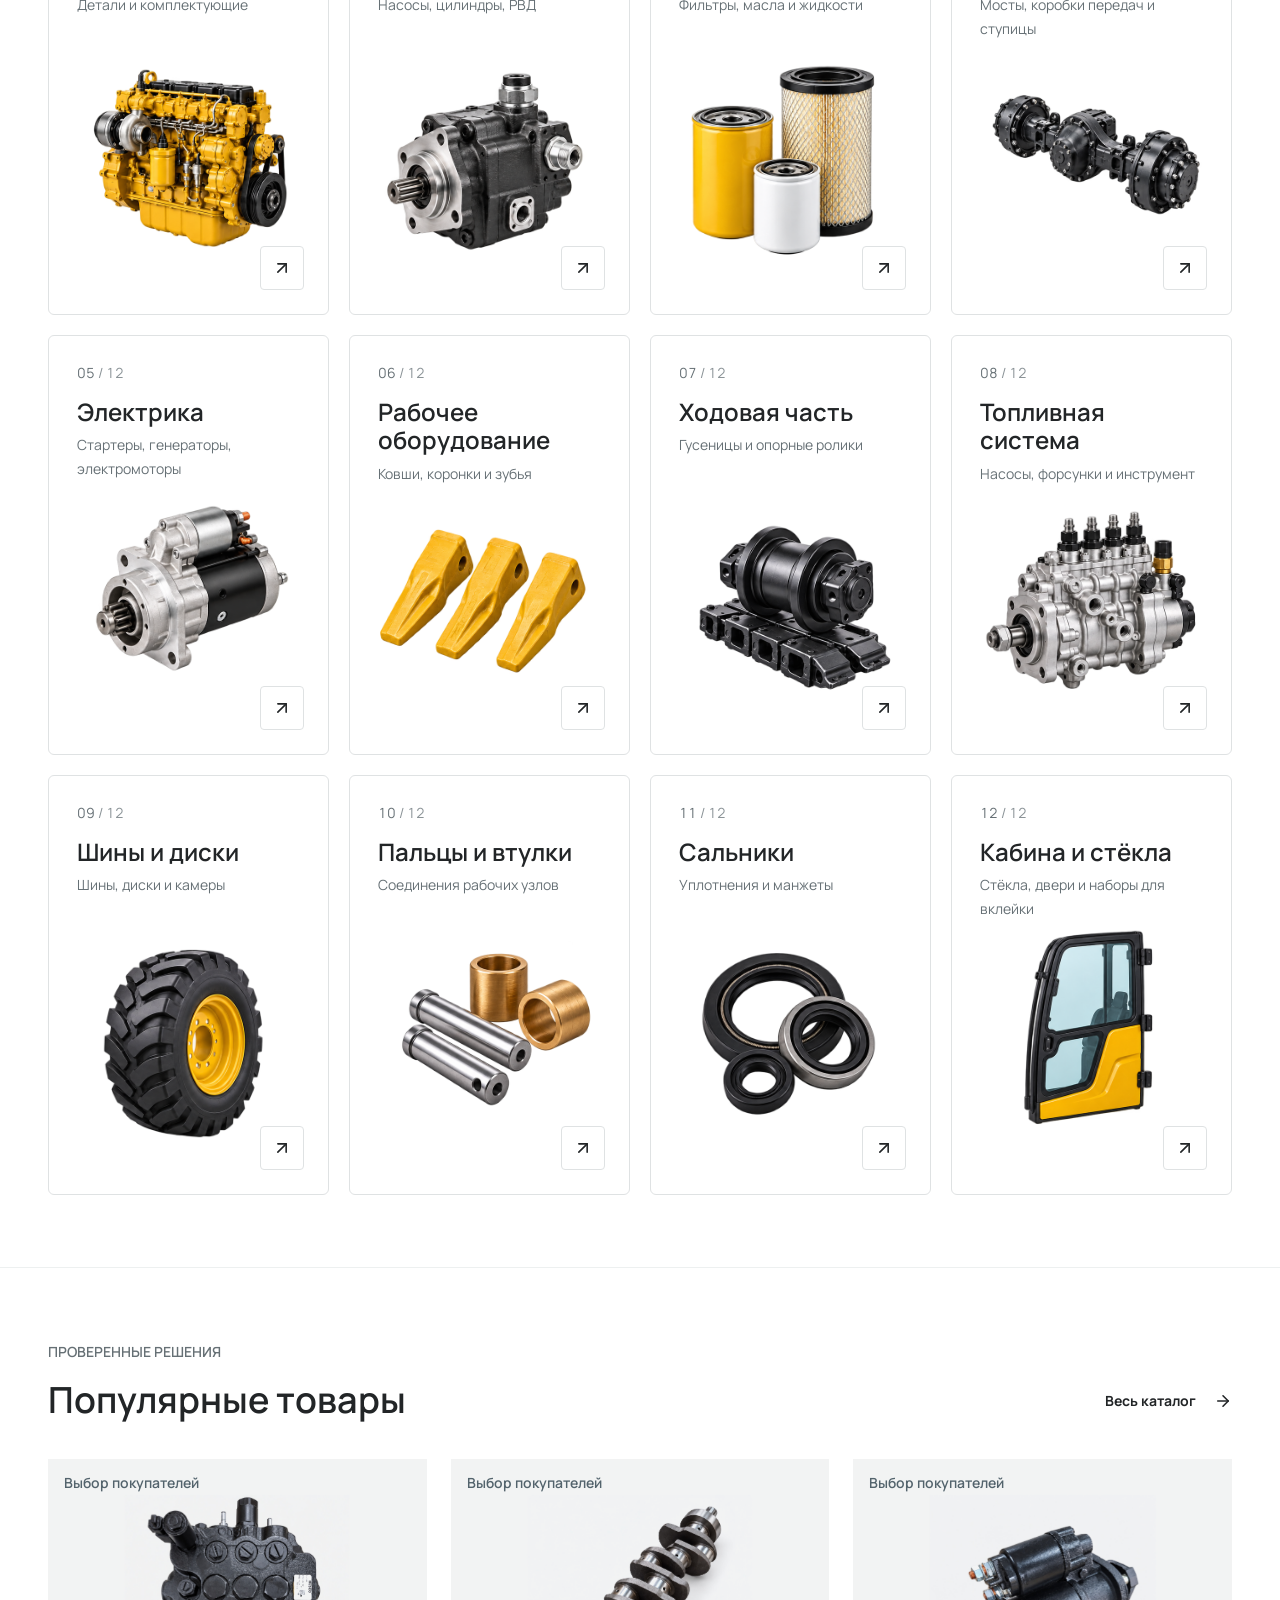
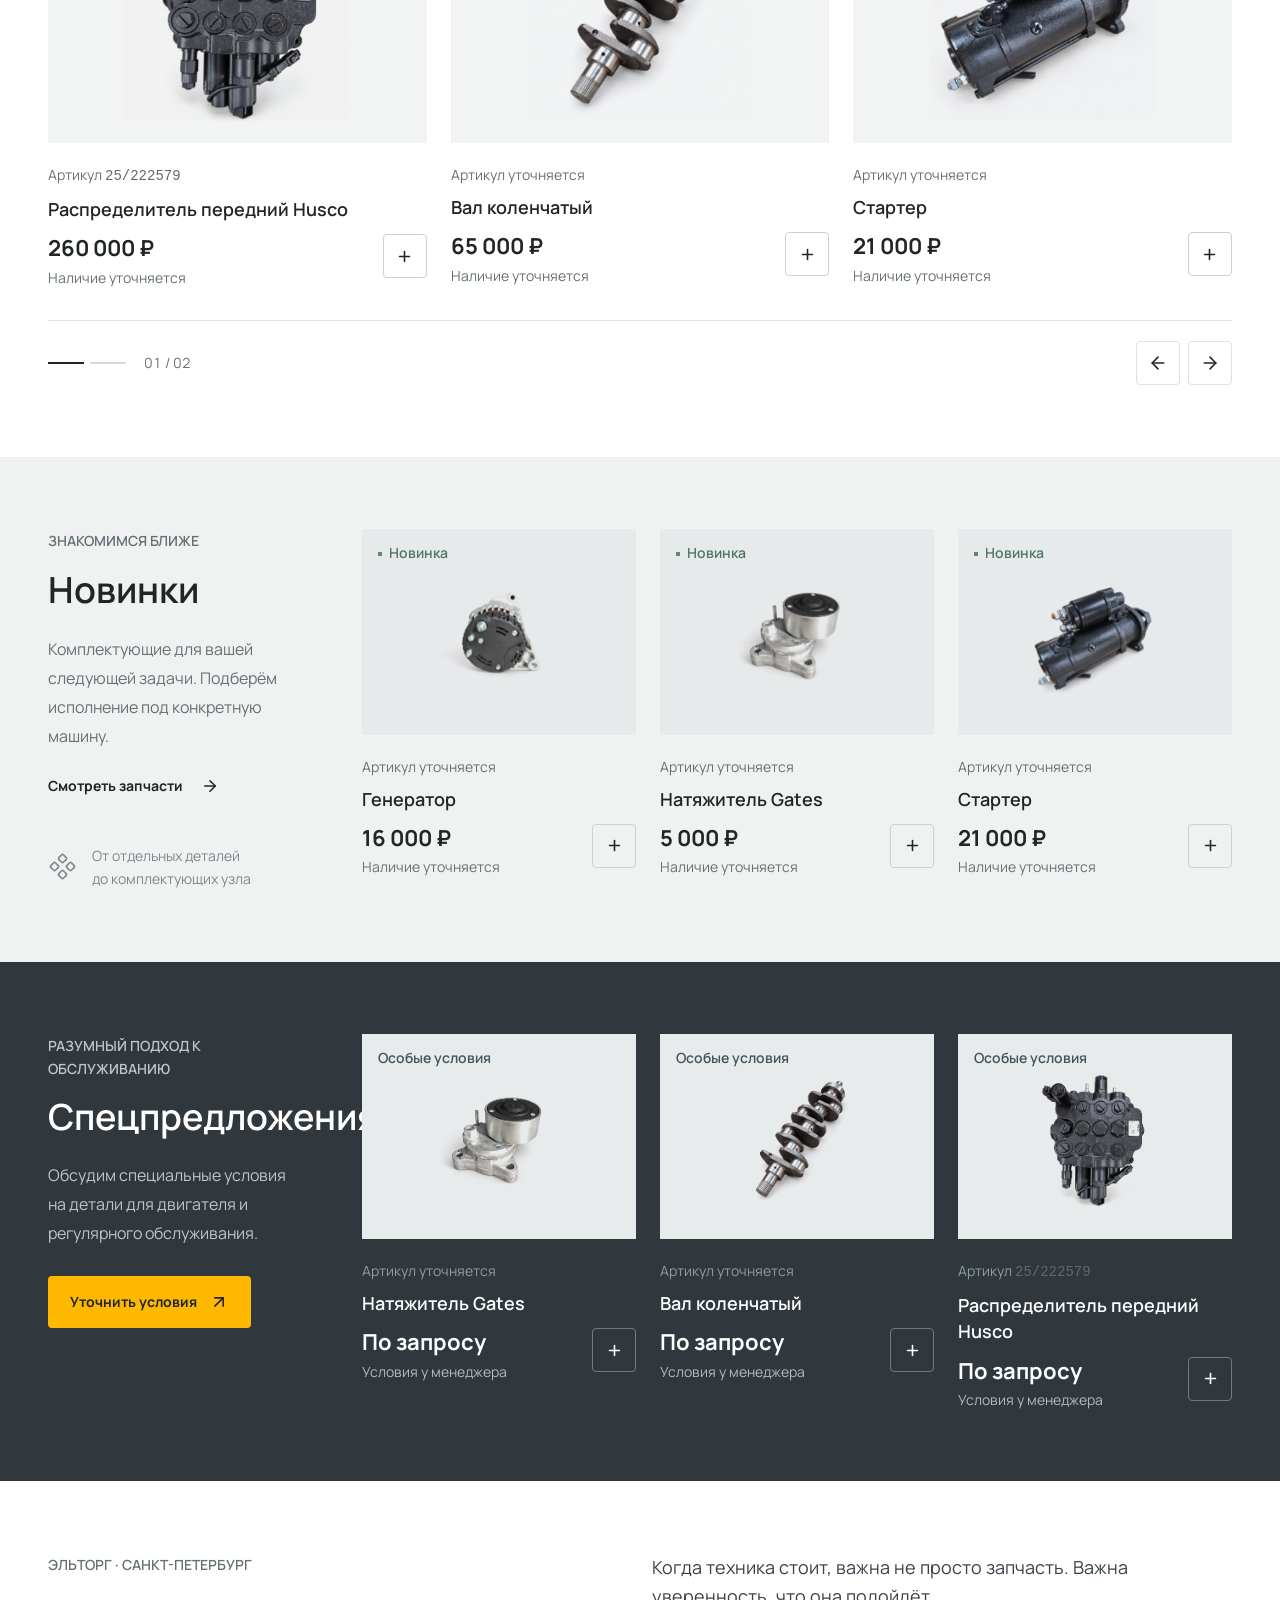
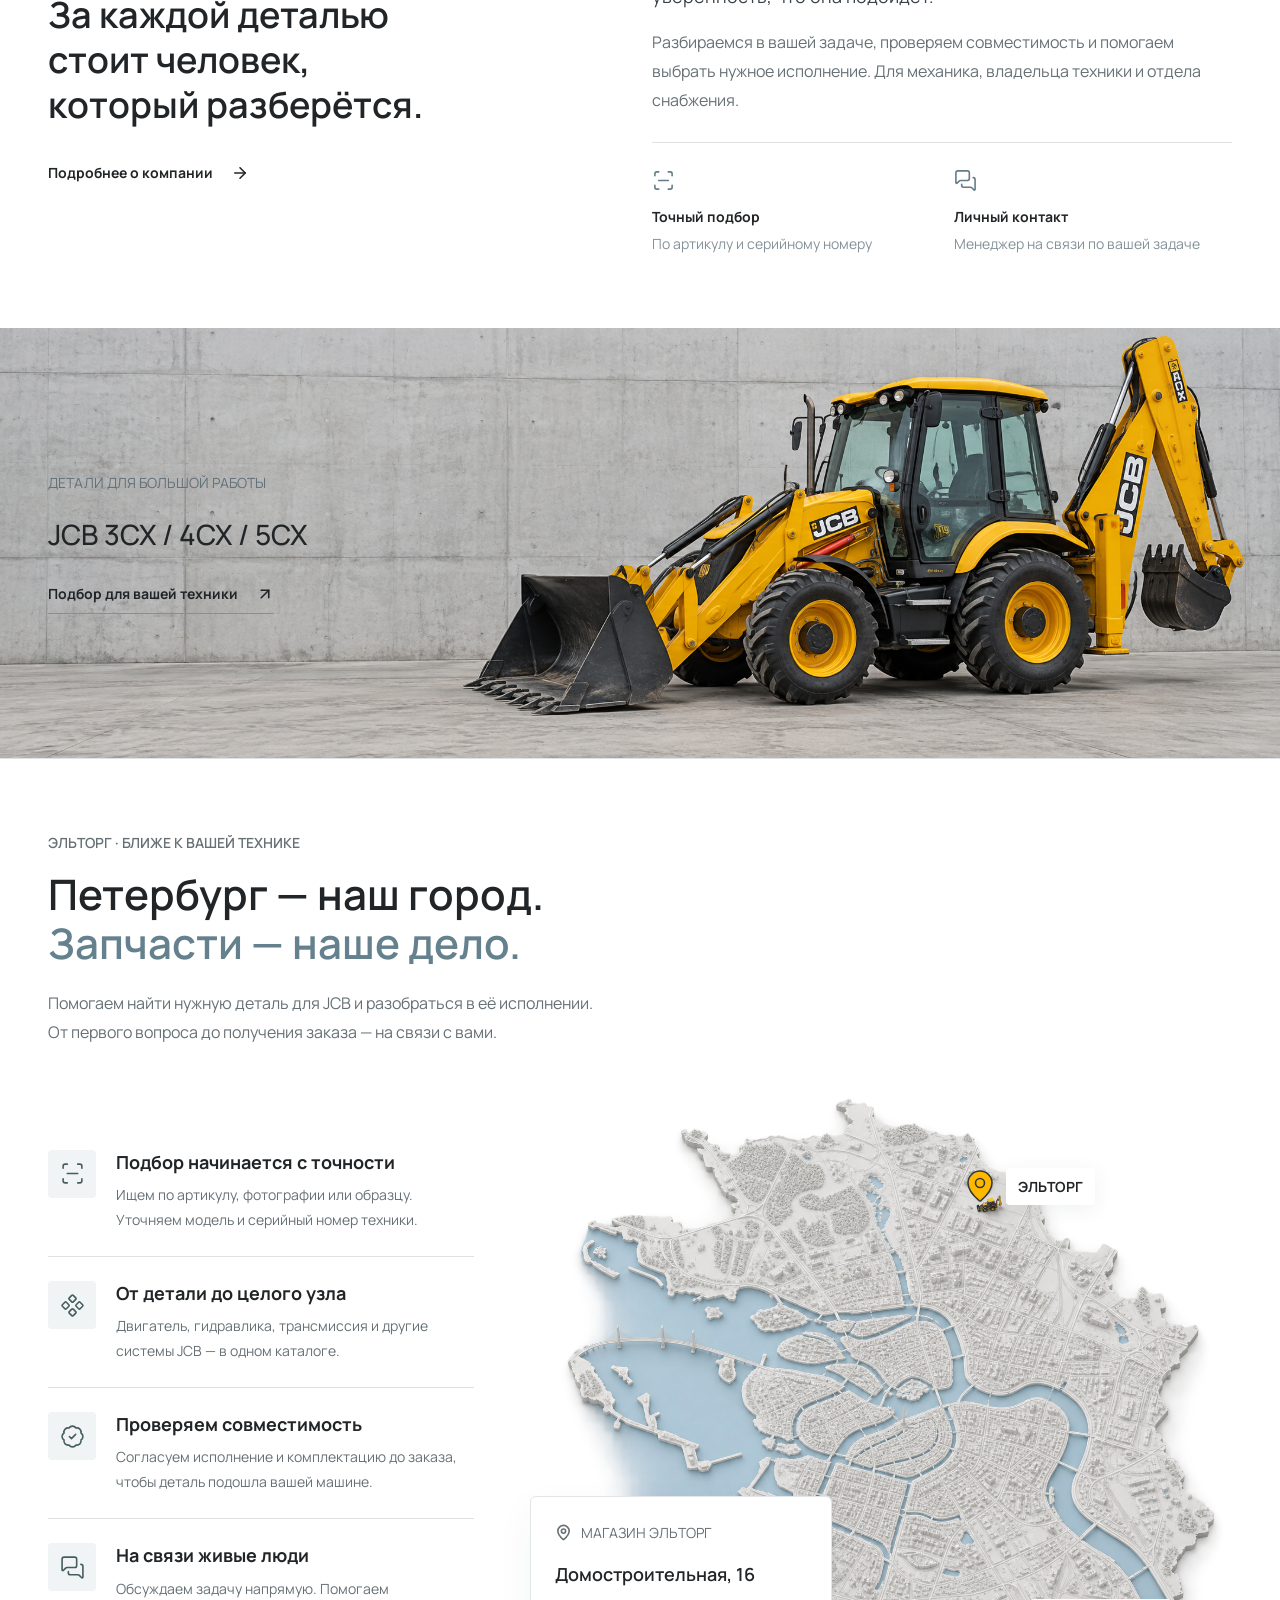
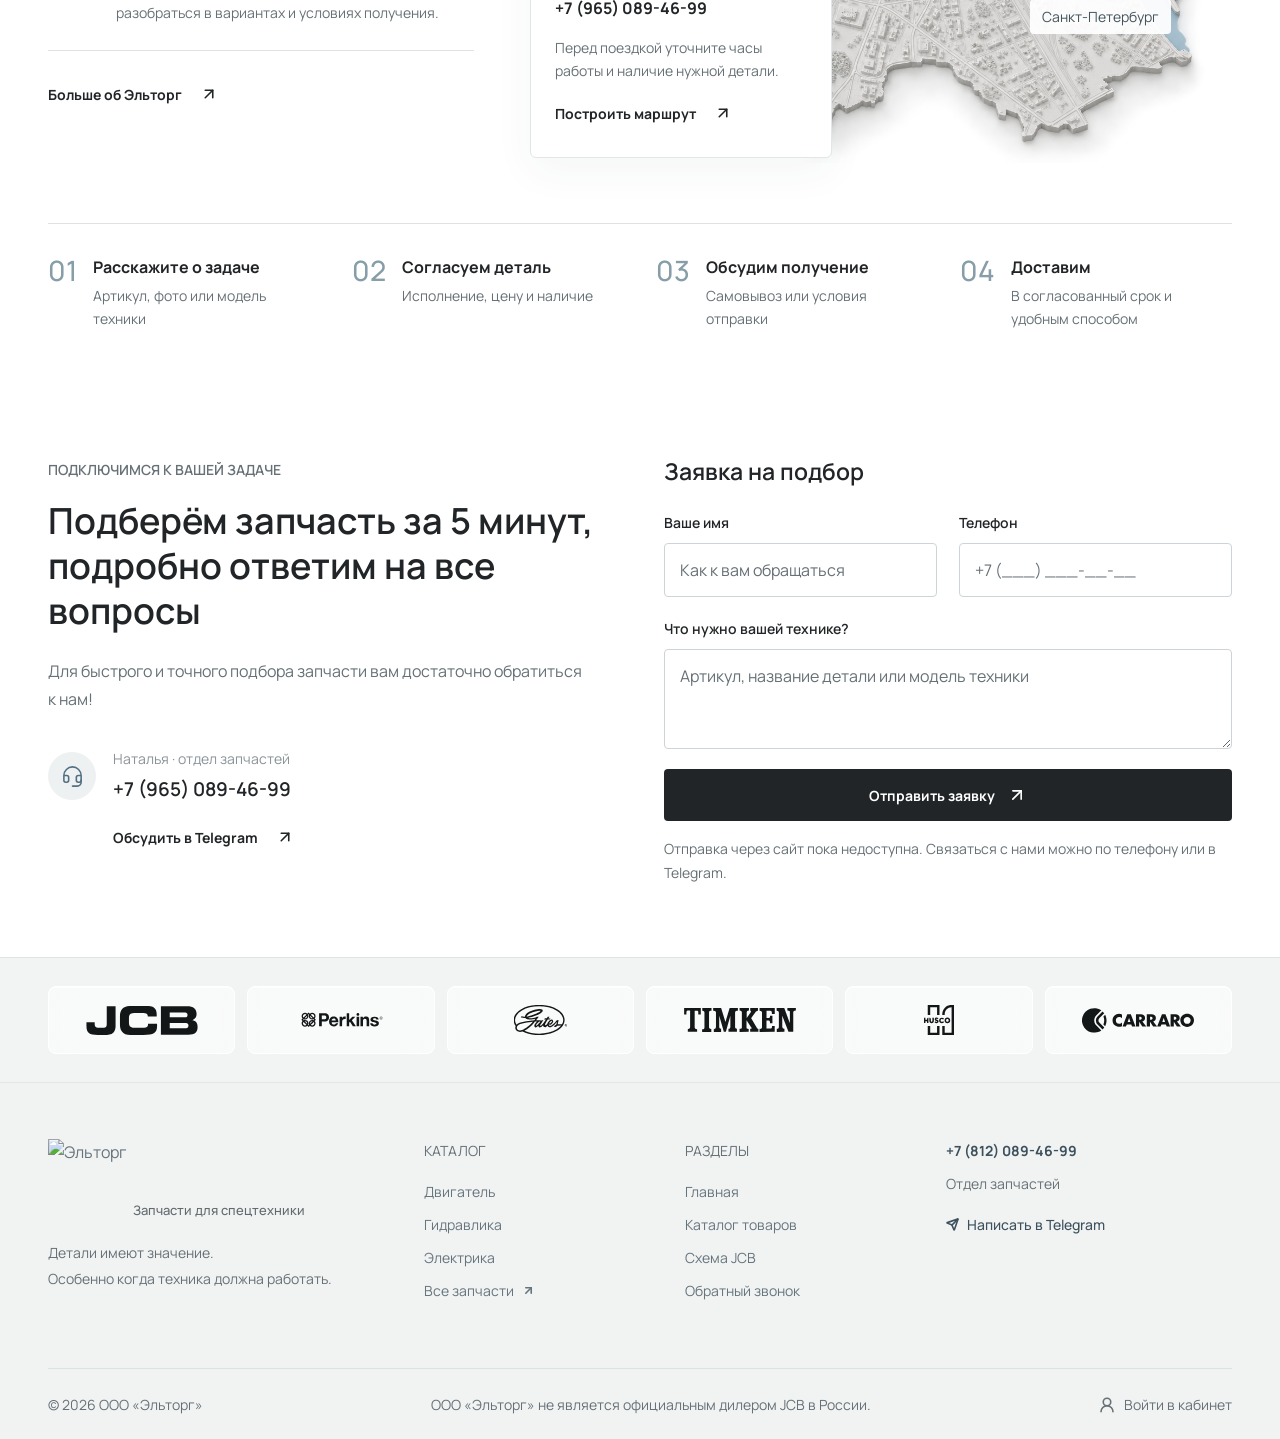
==== commit 92b3ea68: "Restore original header logo size while preserving current vector and descriptor" ====
--- a/index.html
+++ b/index.html
@@ -11,7 +11,7 @@
   <link rel="icon" type="image/svg+xml" href="assets/eltorg-mark.svg">
   <link rel="stylesheet" href="assets/fonts.css">
   <link rel="stylesheet" href="precision.css?v=client-36">
-  <link rel="stylesheet" href="brand-refresh.css?v=6">
+  <link rel="stylesheet" href="brand-refresh.css?v=7">
   <link rel="stylesheet" href="hero-equipment.css?v=client-5">
   <script src="assets/lucide.min.js" defer></script>
   <script src="cart.js?v=3" defer></script>
--- a/brand-refresh.css
+++ b/brand-refresh.css
@@ -9,19 +9,16 @@
 .brand-logo { display: block; width: 100%; height: auto; aspect-ratio: 539 / 118; }
 .brand-descriptor { display: block; padding-left: 85px; margin-top: 2px; color: #626a6e; font-size: 13px; font-weight: 500; line-height: 1.4; white-space: nowrap; }
 .brand-descriptor span { display: block; }
-.main-header .brand { flex-shrink: 1; min-width: 0; width: calc(55.1034px * 539 / 118); height: auto; gap: 0; justify-content: center; }
+.main-header .brand { flex-shrink: 1; min-width: 0; width: 276px; height: auto; gap: 2.662px; justify-content: center; }
 .main-header .brand-logo { flex-shrink: 0; width: 100%; height: auto; object-fit: contain; }
-.main-header .brand-descriptor { padding-left: calc(100% * 85 / 276); margin-top: 2px; align-self: stretch; font-size: 13px; line-height: 1.4; }
+.main-header .brand-descriptor { padding-left: 0; margin-top: 0; align-self: center; font-size: 14.641px; line-height: 18.634px; }
 .main-header, .catalog-page .site-header .main-header { min-height: 116px; }
 .header-phones { gap: 0; }
-@media (max-width: 980px) {
-  .main-header .brand-descriptor { font-size: 12px; }
-}
 @media (max-width: 700px) {
   .main-header, .catalog-page .site-header .main-header { min-height: 96px; padding-block: 12px; }
-  .main-header .brand { flex-shrink: 0; width: min(calc(55.1034px * 539 / 118), calc(100% - 156px)); }
-  .main-header .brand-descriptor { padding-left: 0; margin-top: 4px; align-self: center; font-size: 11px; line-height: 1.35; }
+  .main-header .brand { flex-shrink: 0; width: min(276px, calc(100% - 156px)); }
 }
 @media (max-width: 380px) {
-  .main-header .brand { width: min(229.5975px, calc(100% - 132px)); }
+  .main-header .brand { width: min(276px, calc(100% - 132px)); }
+  .main-header .brand-descriptor { font-size: 11px; }
 }
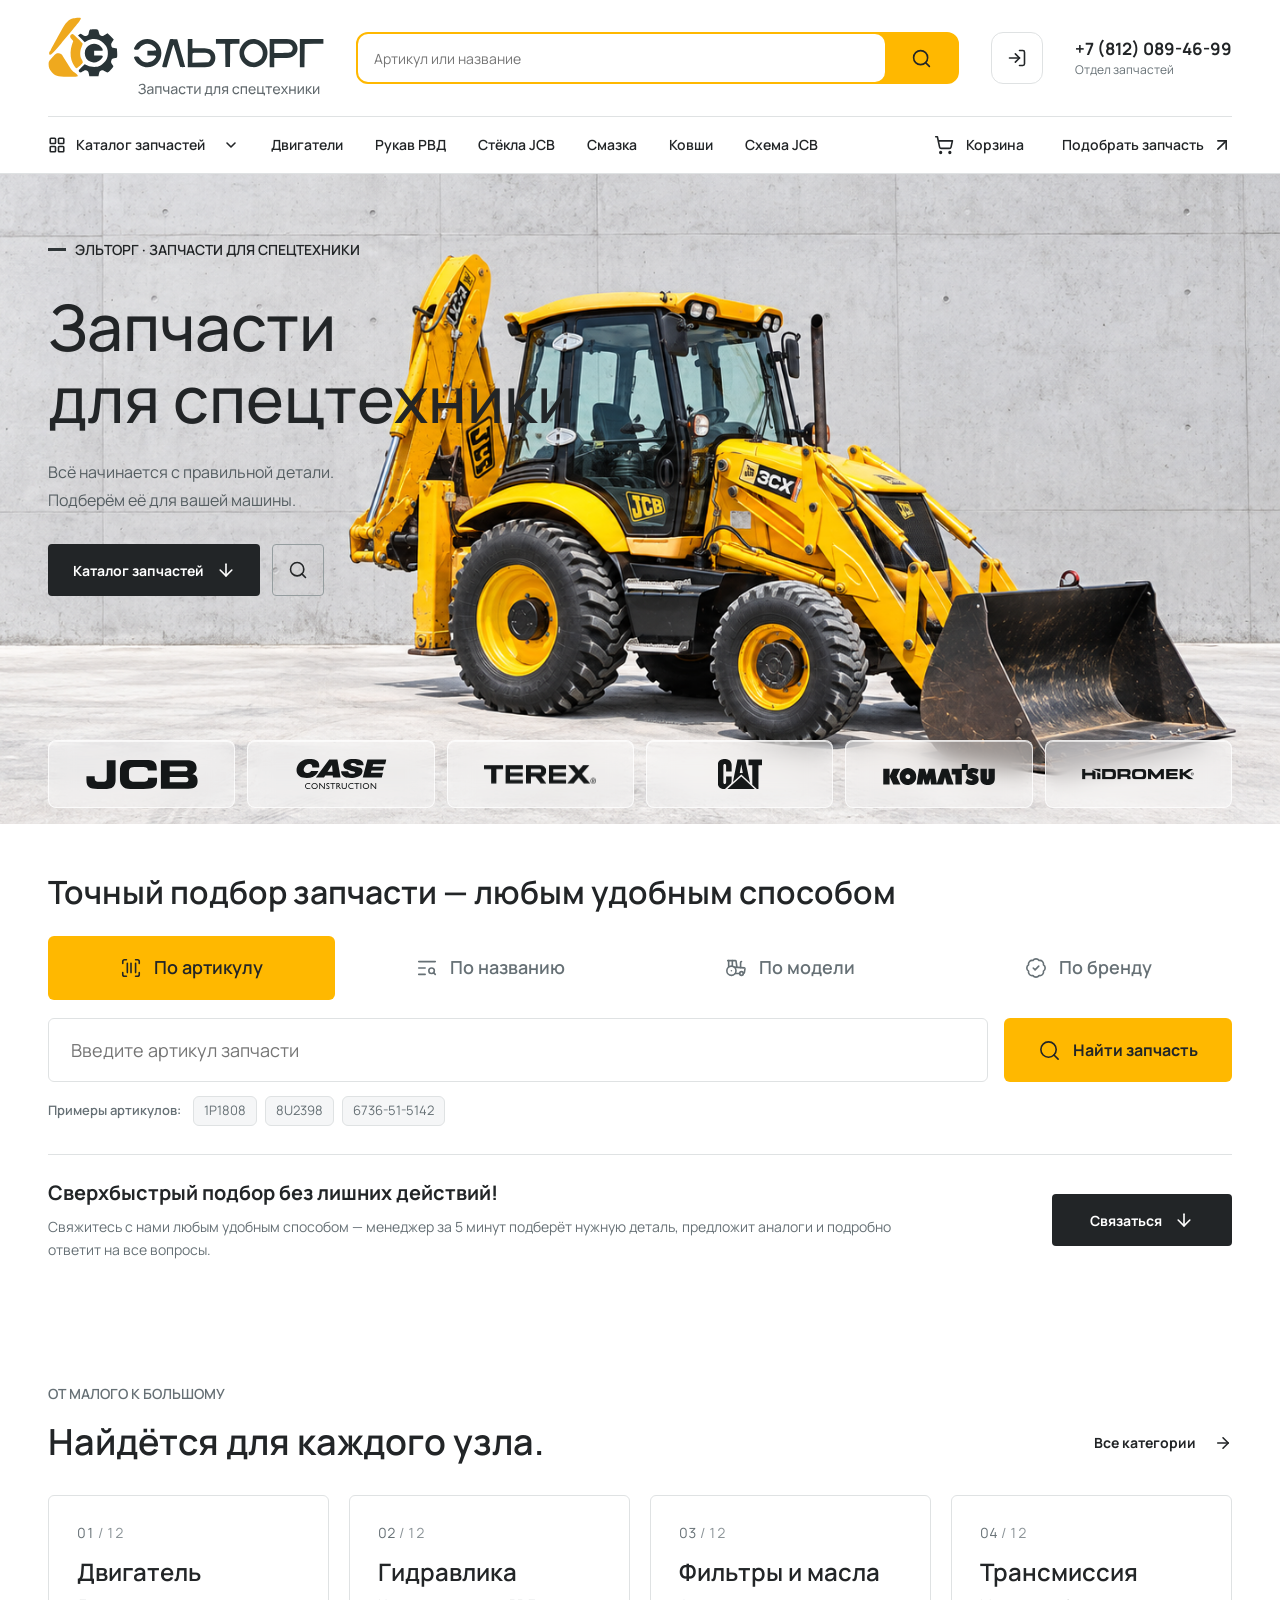
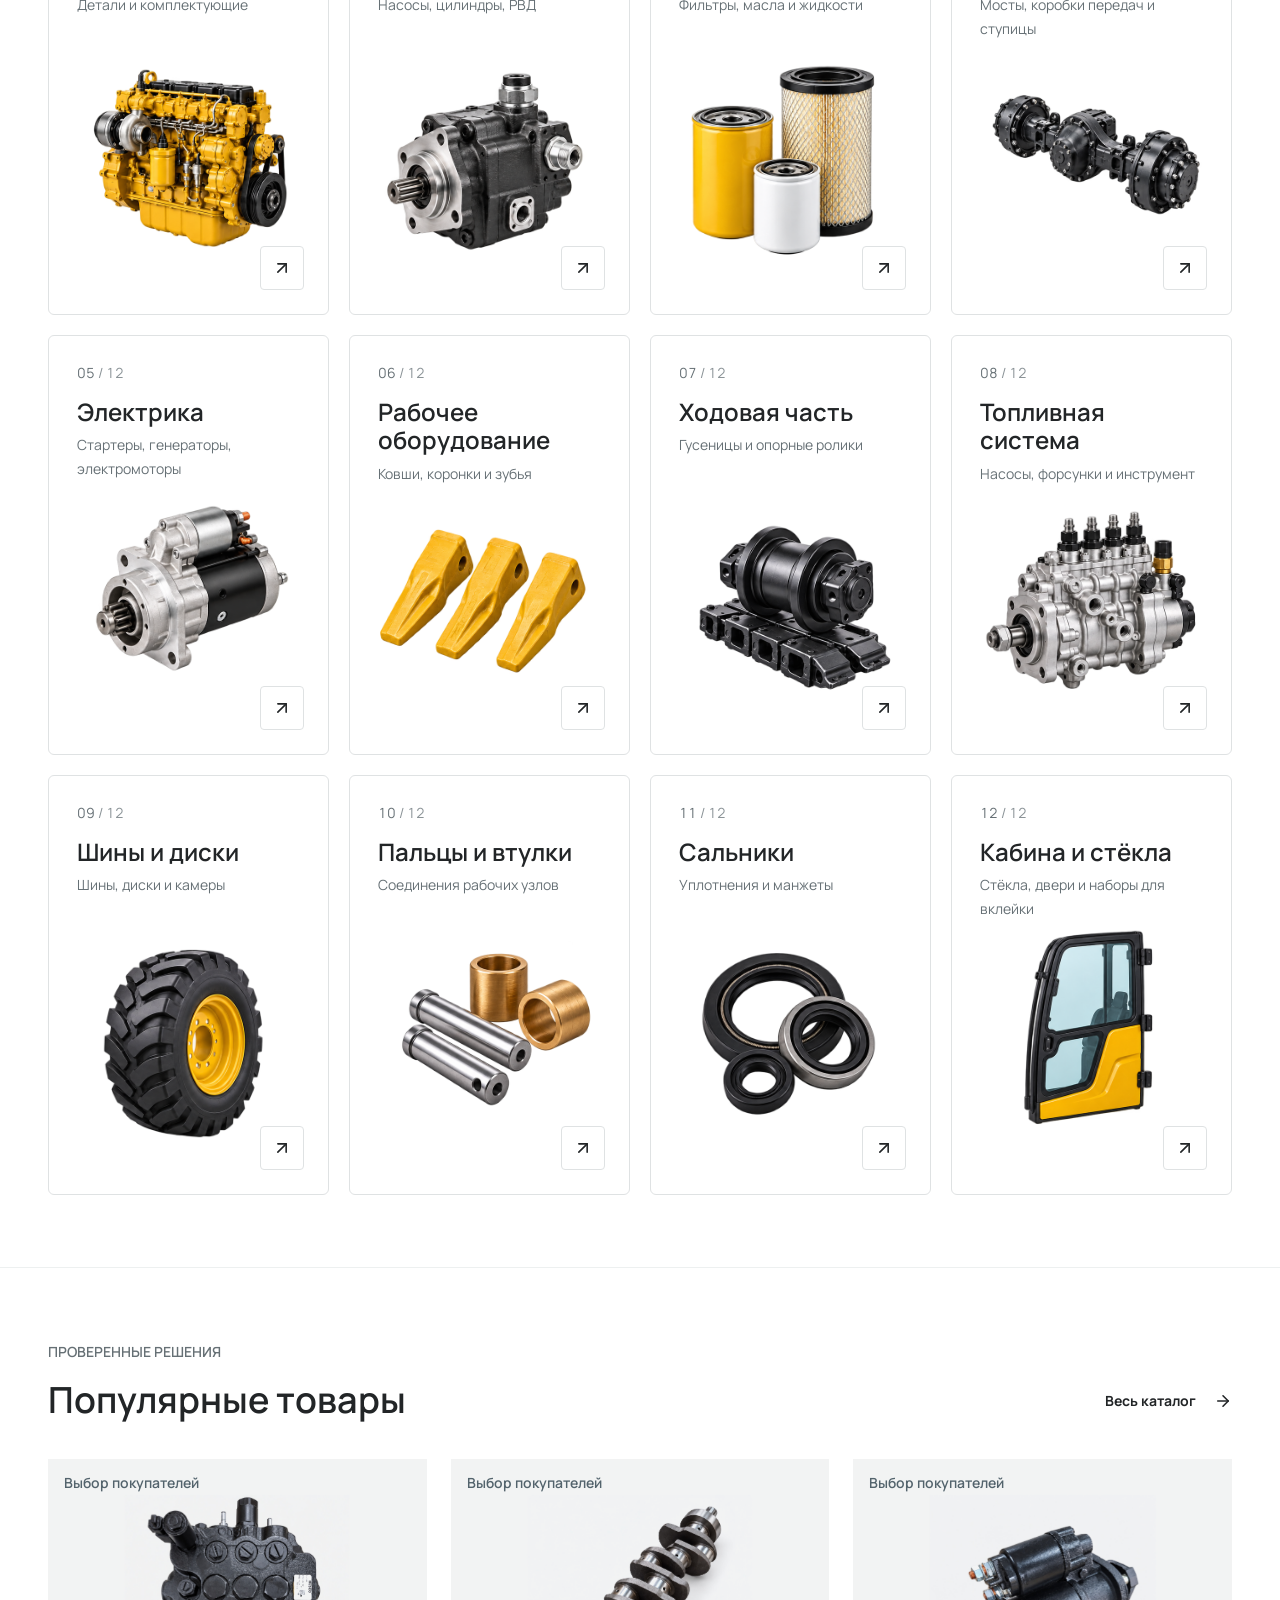
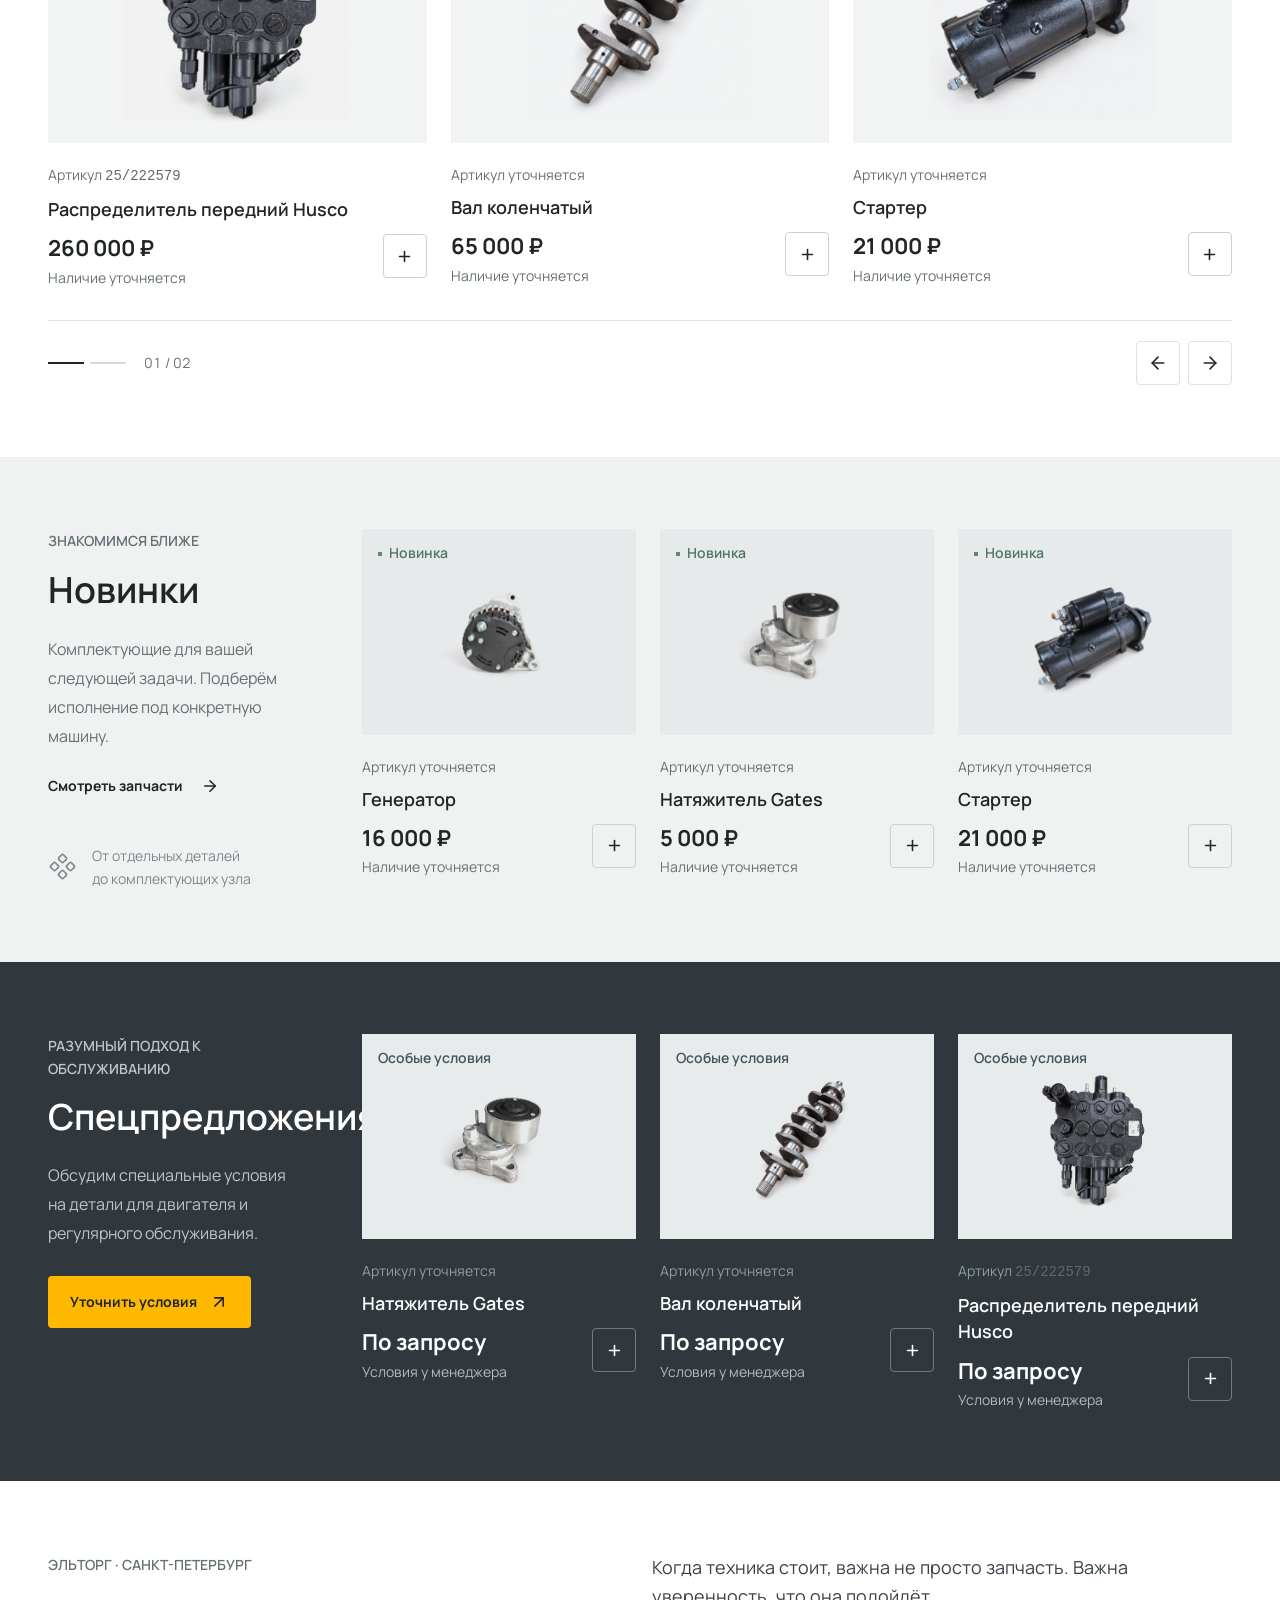
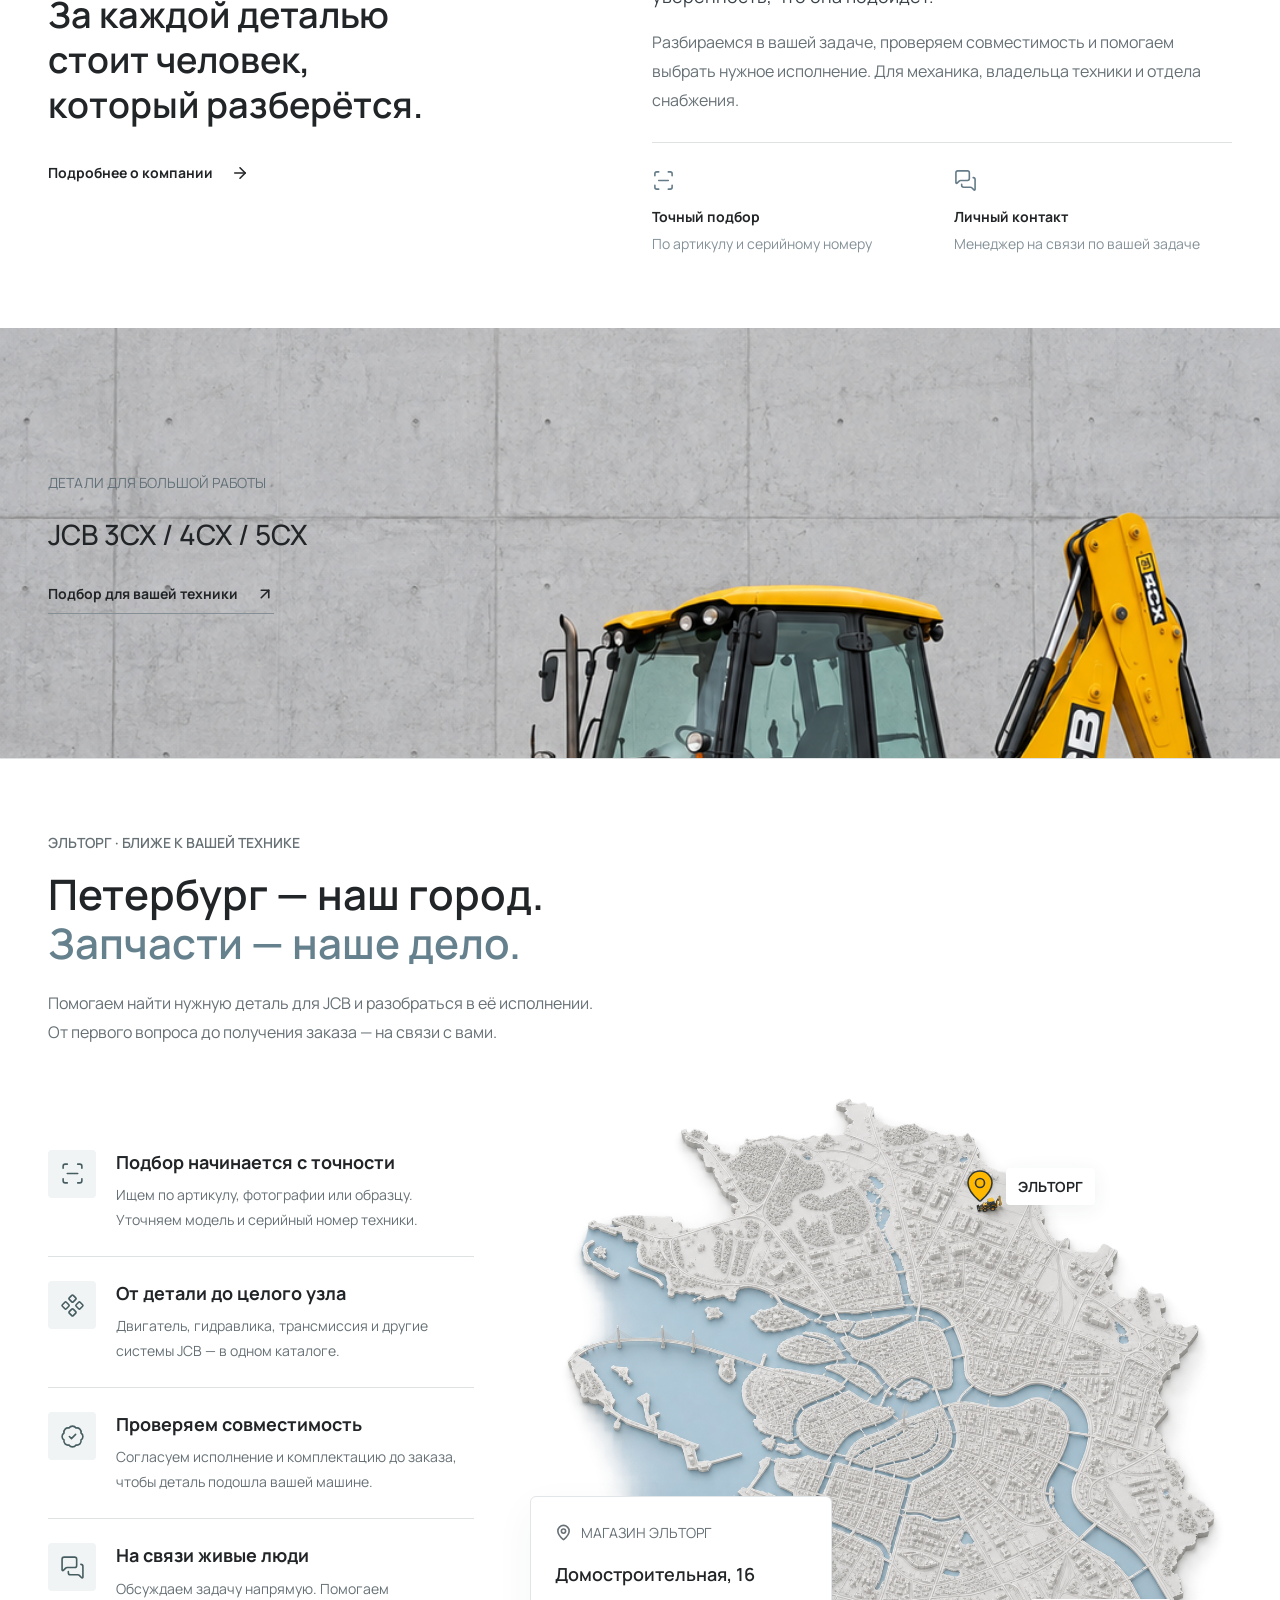
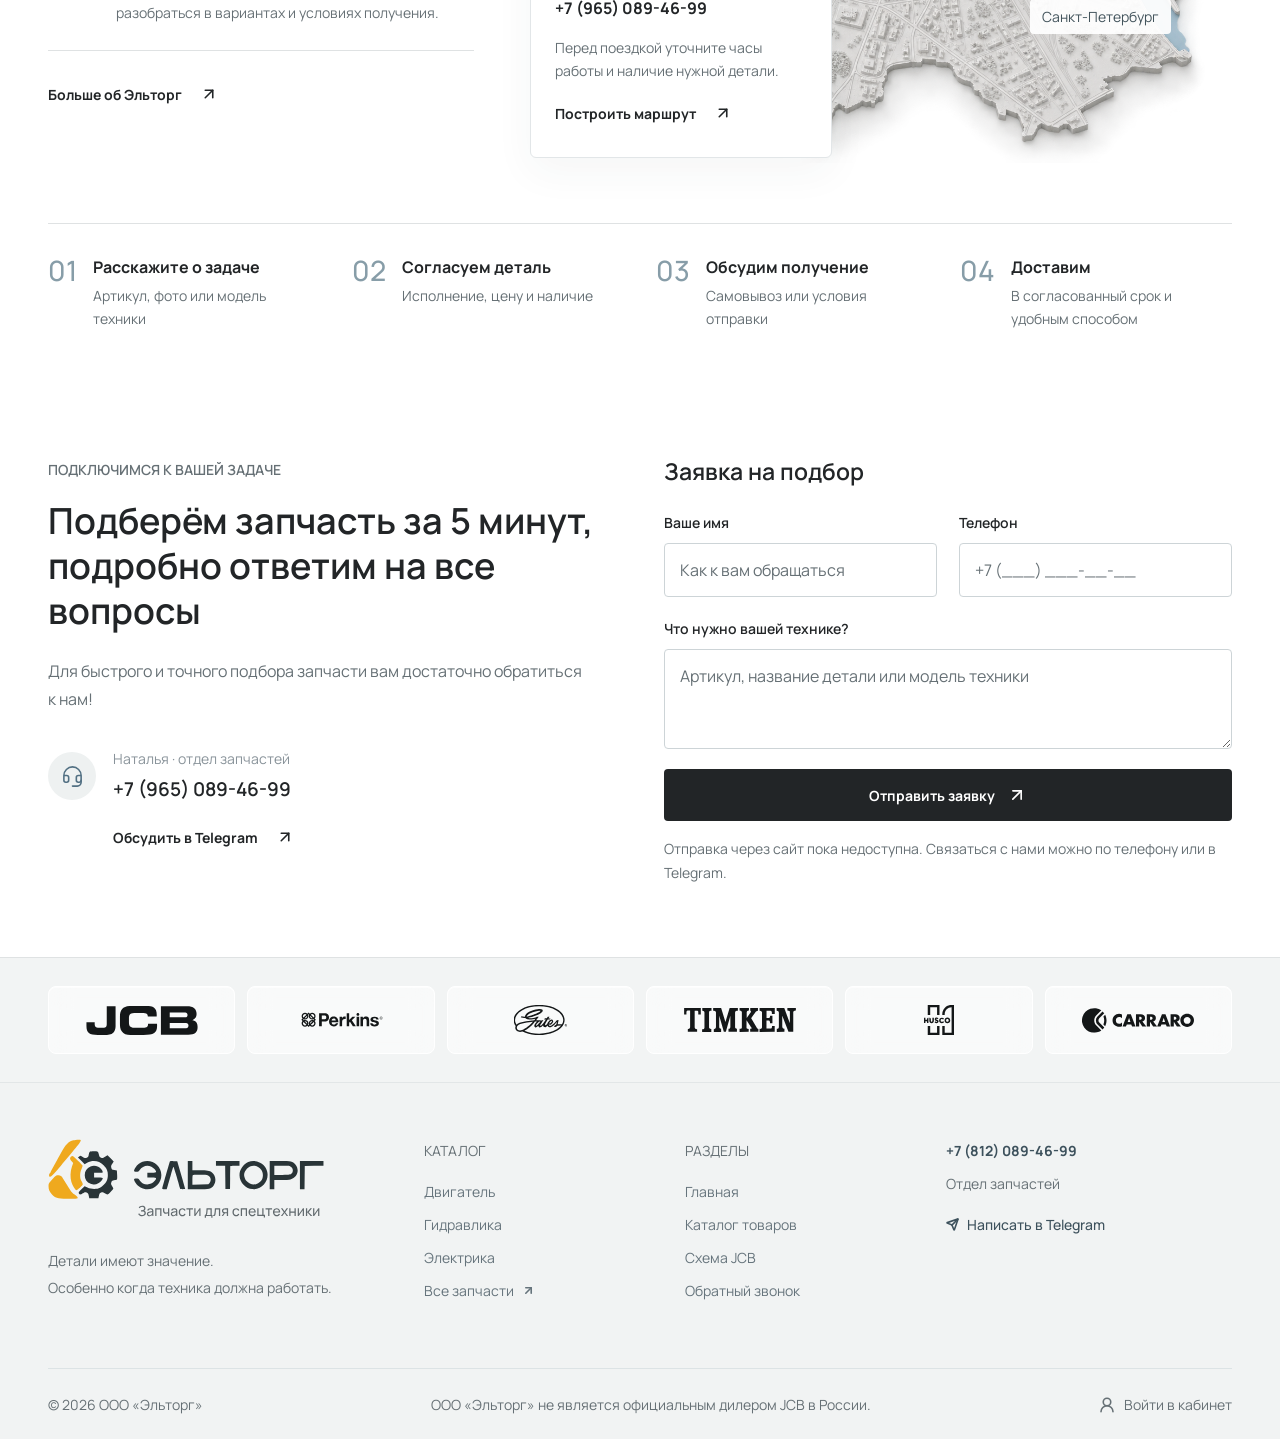
==== commit 848901b1: "Center outlined descriptor under Eltorg wordmark in shared SVG logo" ====
--- a/index.html
+++ b/index.html
@@ -11,7 +11,7 @@
   <link rel="icon" type="image/svg+xml" href="assets/eltorg-mark.svg">
   <link rel="stylesheet" href="assets/fonts.css">
   <link rel="stylesheet" href="precision.css?v=client-36">
-  <link rel="stylesheet" href="brand-refresh.css?v=7">
+  <link rel="stylesheet" href="brand-refresh.css?v=8">
   <link rel="stylesheet" href="hero-equipment.css?v=client-5">
   <script src="assets/lucide.min.js" defer></script>
   <script src="cart.js?v=3" defer></script>
@@ -25,7 +25,7 @@
   <a class="skip-link" href="#main">К содержанию</a>
   <header class="site-header">
     <div class="container main-header">
-      <a class="brand" href="#home" aria-label="Эльторг — главная"><img class="brand-logo" src="assets/eltorg-logo.svg" alt="Эльторг" width="539" height="118"><span class="brand-descriptor">Запчасти для спецтехники</span></a>
+      <a class="brand" href="#home" aria-label="Эльторг — главная"><img class="brand-logo" src="assets/eltorg-logo-with-descriptor.svg" alt="Эльторг — Запчасти для спецтехники" width="539" height="160"></a>
       <form class="header-search" data-search><input name="q" aria-label="Поиск в каталоге" placeholder="Артикул или название" autocomplete="off"><button class="icon-button" title="Найти запчасть" aria-label="Найти запчасть"><i data-lucide="search"></i></button></form>
       <div class="header-phones" aria-label="Телефон отдела запчастей">
         <a class="header-phone" href="tel:+78120894699" aria-label="Позвонить в отдел запчастей: +7 (812) 089-46-99"><i data-lucide="phone"></i><span>+7 (812) 089-46-99<small>Отдел запчастей</small></span></a>
@@ -35,7 +35,7 @@
     <nav class="container navigation" id="main-nav" aria-label="Основная навигация"><div class="catalog-disclosure"><button class="catalog-button" aria-expanded="false" aria-controls="catalog-menu"><i data-lucide="layout-grid"></i>Каталог запчастей<i data-lucide="chevron-down"></i></button><div class="catalog-menu" id="catalog-menu" hidden></div></div><a href="#catalog?category=engine">Двигатели</a><button data-request="Подбор рукава РВД">Рукав РВД</button><button data-request="Подбор стекла JCB">Стёкла JCB</button><button data-request="Подбор смазки">Смазка</button><button data-request="Подбор ковша">Ковши</button><a href="pins-bushings-stacked.html#all">Схема JCB</a><div class="nav-actions"><a class="header-cart" href="index.html#cart" data-cart-link aria-label="Корзина" title="Корзина"><i data-lucide="shopping-cart"></i><span class="header-cart-label">Корзина</span><span data-cart-count hidden></span></a><button class="nav-request" data-request="Подбор запчасти">Подобрать запчасть<i data-lucide="arrow-up-right"></i></button></div></nav>
   </header>
   <main id="main" tabindex="-1"></main>
-  <footer class="footer"><div class="container footer-main"><div><a class="brand" href="#home"><img class="brand-logo" src="assets/eltorg-logo.svg" alt="Эльторг" width="539" height="118"><span class="brand-descriptor">Запчасти для спецтехники</span></a><p>Детали имеют значение.<br>Особенно когда техника должна работать.</p></div><div><span class="footer-label">КАТАЛОГ</span><a href="#catalog?category=engine">Двигатель</a><a href="#catalog?category=hydraulics">Гидравлика</a><a href="#catalog?category=electrics">Электрика</a><a href="#catalog">Все запчасти<i data-lucide="arrow-up-right"></i></a></div><div><span class="footer-label">РАЗДЕЛЫ</span><a href="#home">Главная</a><a href="#catalog">Каталог товаров</a><a href="pins-bushings-stacked.html#all">Схема JCB</a><button data-request="Обратный звонок">Обратный звонок</button></div><div class="footer-contacts"><a href="tel:+78120894699">+7 (812) 089-46-99</a><span>Отдел запчастей</span><a class="telegram-link" href="https://t.me/EltorgJCB" target="_blank" rel="noopener"><i data-lucide="send"></i>Написать в Telegram</a></div></div><div class="container footer-bottom"><span>© 2026 ООО «Эльторг»</span><span>ООО «Эльторг» не является официальным дилером JCB в России.</span></div></footer>
+  <footer class="footer"><div class="container footer-main"><div><a class="brand" href="#home"><img class="brand-logo" src="assets/eltorg-logo-with-descriptor.svg" alt="Эльторг — Запчасти для спецтехники" width="539" height="160"></a><p>Детали имеют значение.<br>Особенно когда техника должна работать.</p></div><div><span class="footer-label">КАТАЛОГ</span><a href="#catalog?category=engine">Двигатель</a><a href="#catalog?category=hydraulics">Гидравлика</a><a href="#catalog?category=electrics">Электрика</a><a href="#catalog">Все запчасти<i data-lucide="arrow-up-right"></i></a></div><div><span class="footer-label">РАЗДЕЛЫ</span><a href="#home">Главная</a><a href="#catalog">Каталог товаров</a><a href="pins-bushings-stacked.html#all">Схема JCB</a><button data-request="Обратный звонок">Обратный звонок</button></div><div class="footer-contacts"><a href="tel:+78120894699">+7 (812) 089-46-99</a><span>Отдел запчастей</span><a class="telegram-link" href="https://t.me/EltorgJCB" target="_blank" rel="noopener"><i data-lucide="send"></i>Написать в Telegram</a></div></div><div class="container footer-bottom"><span>© 2026 ООО «Эльторг»</span><span>ООО «Эльторг» не является официальным дилером JCB в России.</span></div></footer>
   <dialog id="request-dialog" aria-labelledby="request-title"><button class="icon-button dialog-close" aria-label="Закрыть форму"><i data-lucide="x"></i></button><div id="request-body"></div></dialog>
   <dialog id="photo-dialog" class="photo-dialog" aria-labelledby="photo-title">
     <div class="photo-dialog-heading"><h2 id="photo-title"></h2><div class="photo-dialog-actions"><button type="button" class="icon-button" data-photo-zoom aria-pressed="false" aria-label="Увеличить масштаб" title="Увеличить масштаб"><i data-lucide="zoom-in" class="zoom-in-icon"></i><i data-lucide="zoom-out" class="zoom-out-icon"></i></button><button type="button" class="icon-button" data-photo-close aria-label="Закрыть фото" title="Закрыть фото"><i data-lucide="x"></i></button></div></div>
--- a/brand-refresh.css
+++ b/brand-refresh.css
@@ -6,12 +6,9 @@
   width: 276px;
   max-width: 100%;
 }
-.brand-logo { display: block; width: 100%; height: auto; aspect-ratio: 539 / 118; }
-.brand-descriptor { display: block; padding-left: 85px; margin-top: 2px; color: #626a6e; font-size: 13px; font-weight: 500; line-height: 1.4; white-space: nowrap; }
-.brand-descriptor span { display: block; }
-.main-header .brand { flex-shrink: 1; min-width: 0; width: 276px; height: auto; gap: 2.662px; justify-content: center; }
+.brand-logo { display: block; width: 100%; height: auto; aspect-ratio: 539 / 160; }
+.main-header .brand { flex-shrink: 1; min-width: 0; width: 276px; height: auto; gap: 0; justify-content: center; }
 .main-header .brand-logo { flex-shrink: 0; width: 100%; height: auto; object-fit: contain; }
-.main-header .brand-descriptor { padding-left: 0; margin-top: 0; align-self: center; font-size: 14.641px; line-height: 18.634px; }
 .main-header, .catalog-page .site-header .main-header { min-height: 116px; }
 .header-phones { gap: 0; }
 @media (max-width: 700px) {
@@ -20,5 +17,4 @@
 }
 @media (max-width: 380px) {
   .main-header .brand { width: min(276px, calc(100% - 132px)); }
-  .main-header .brand-descriptor { font-size: 11px; }
 }
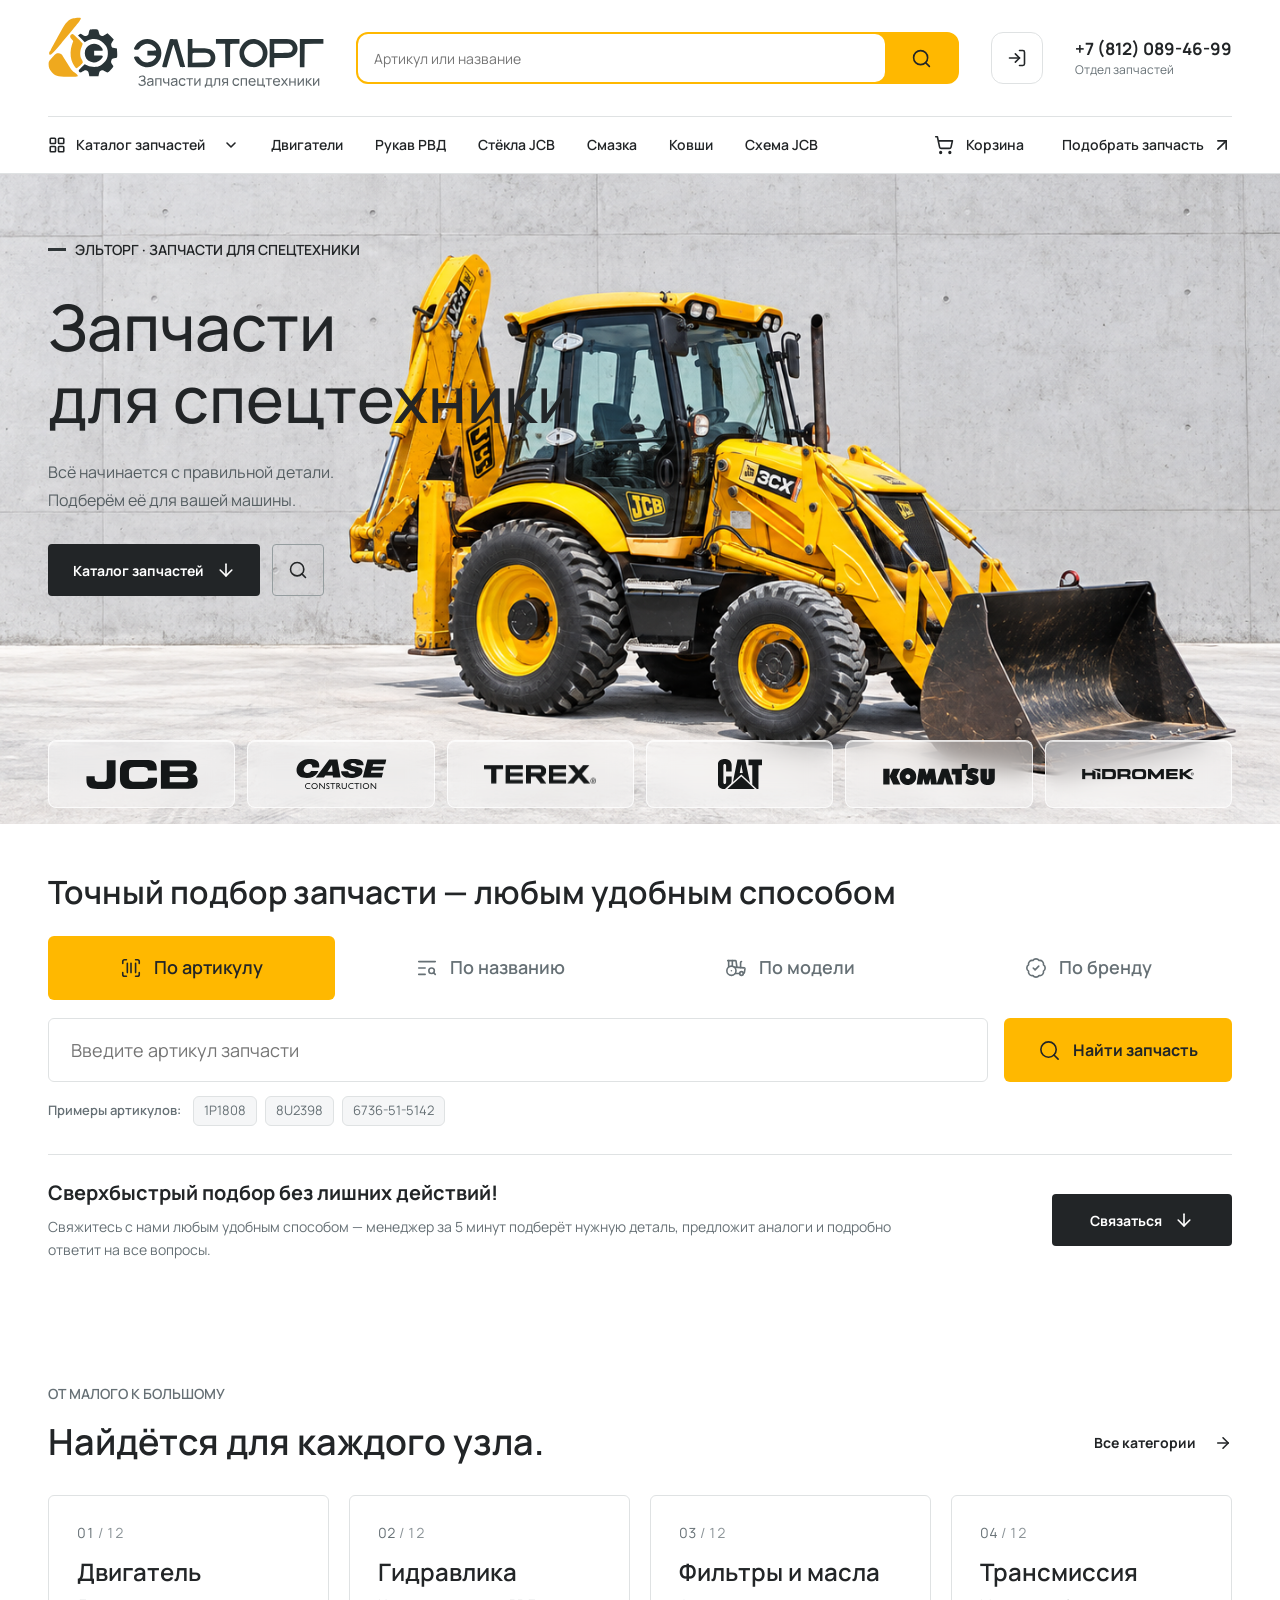
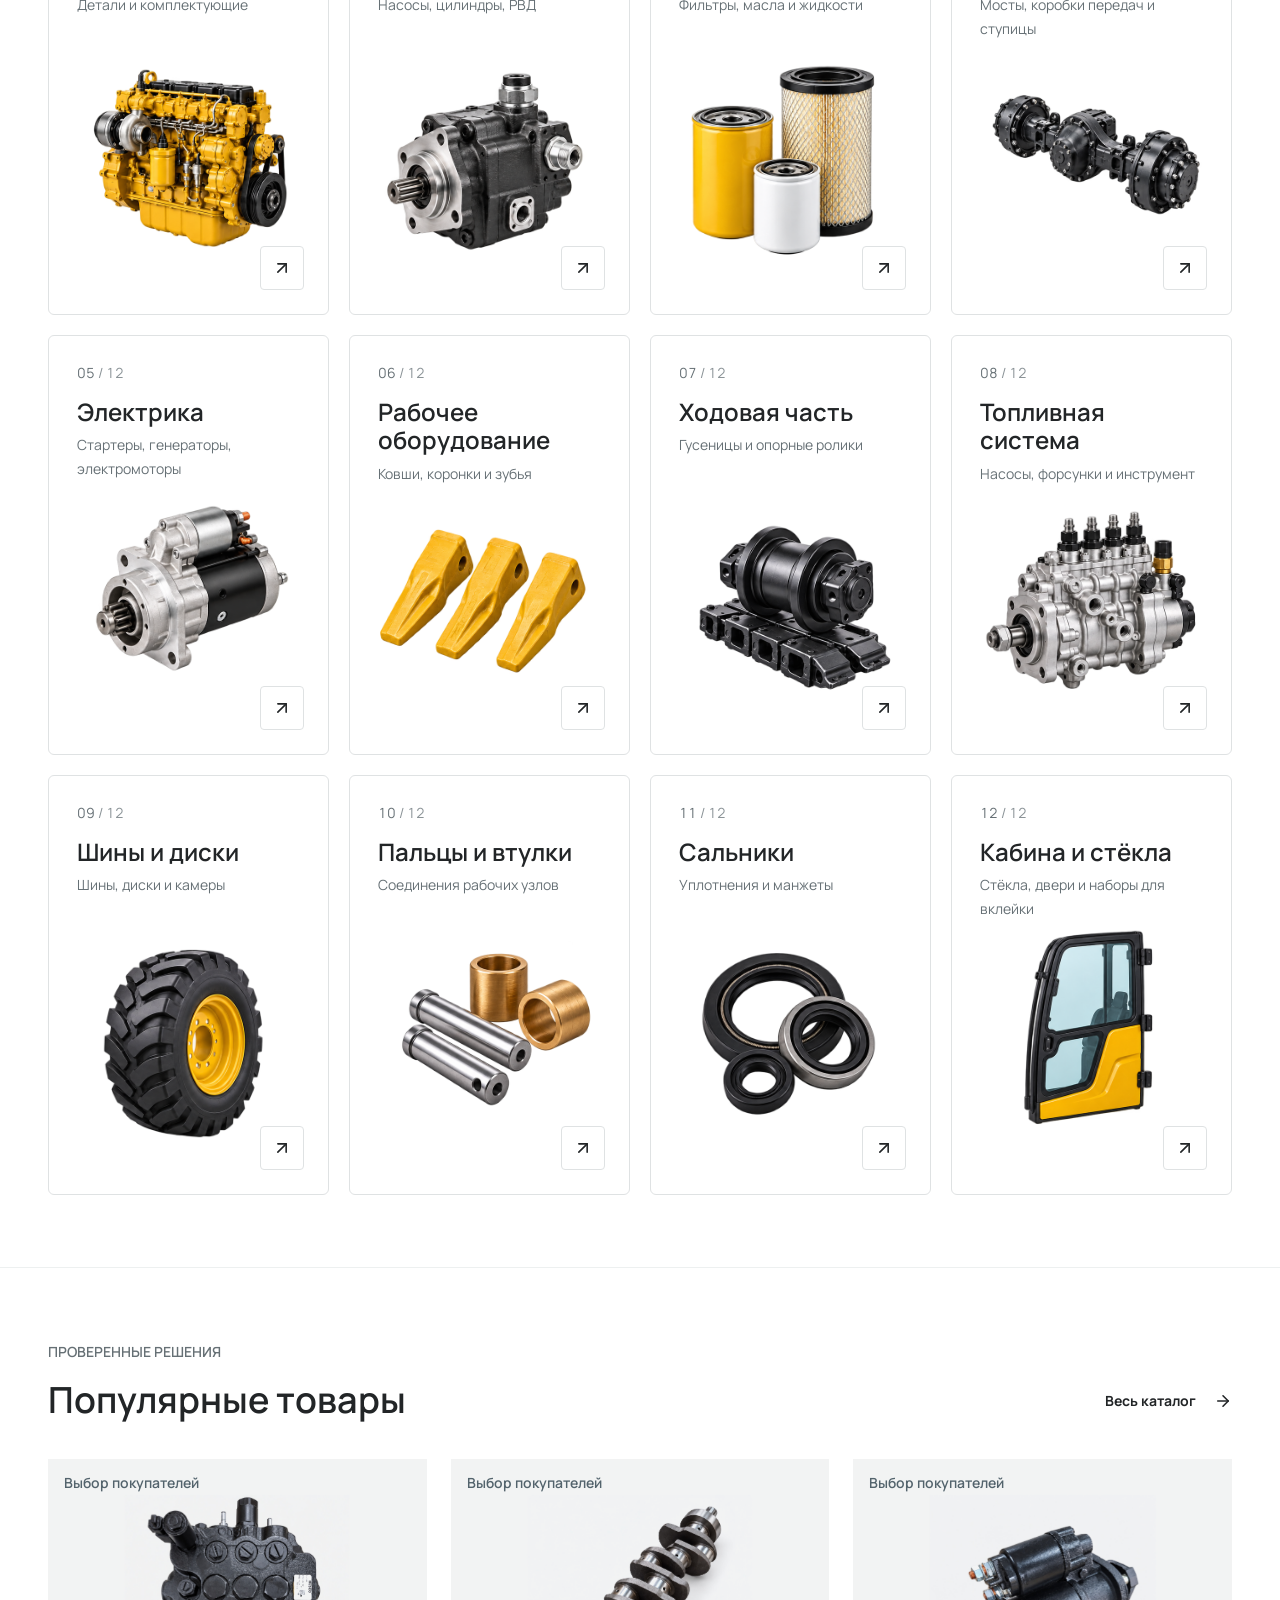
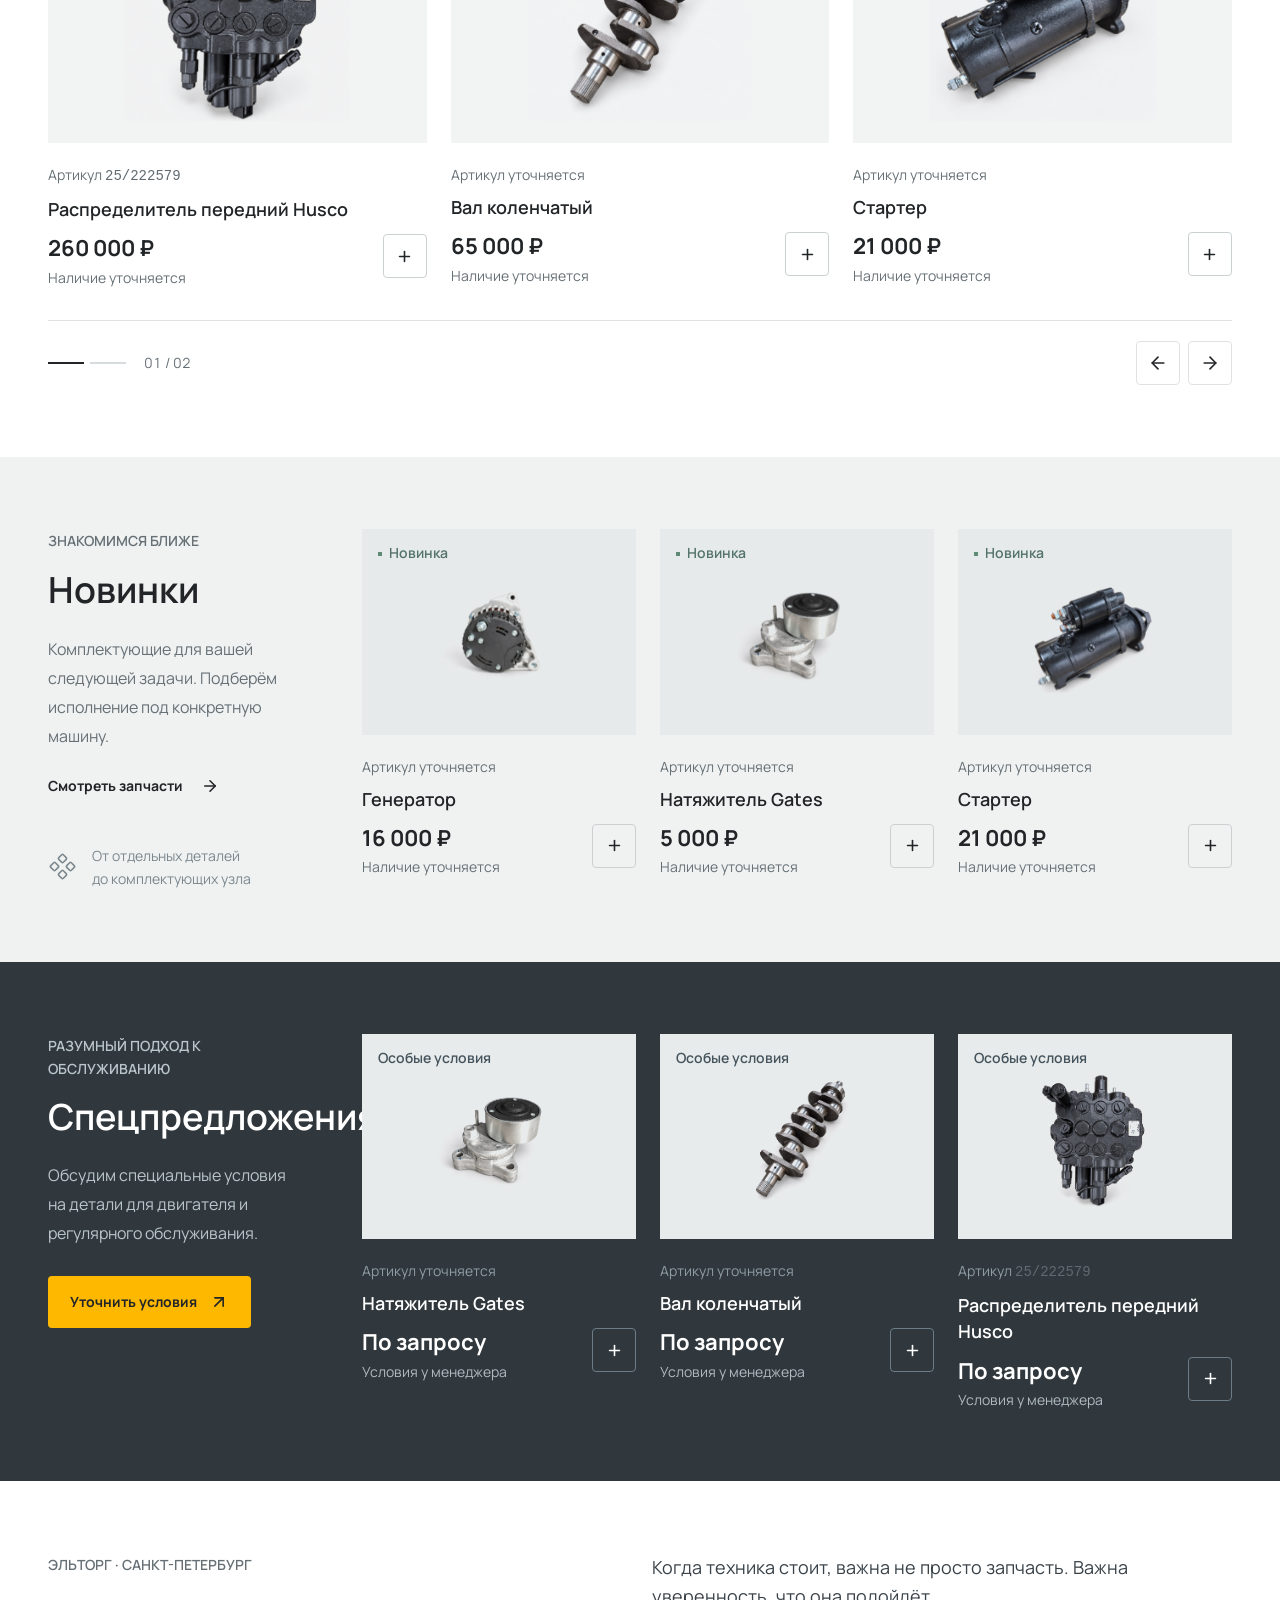
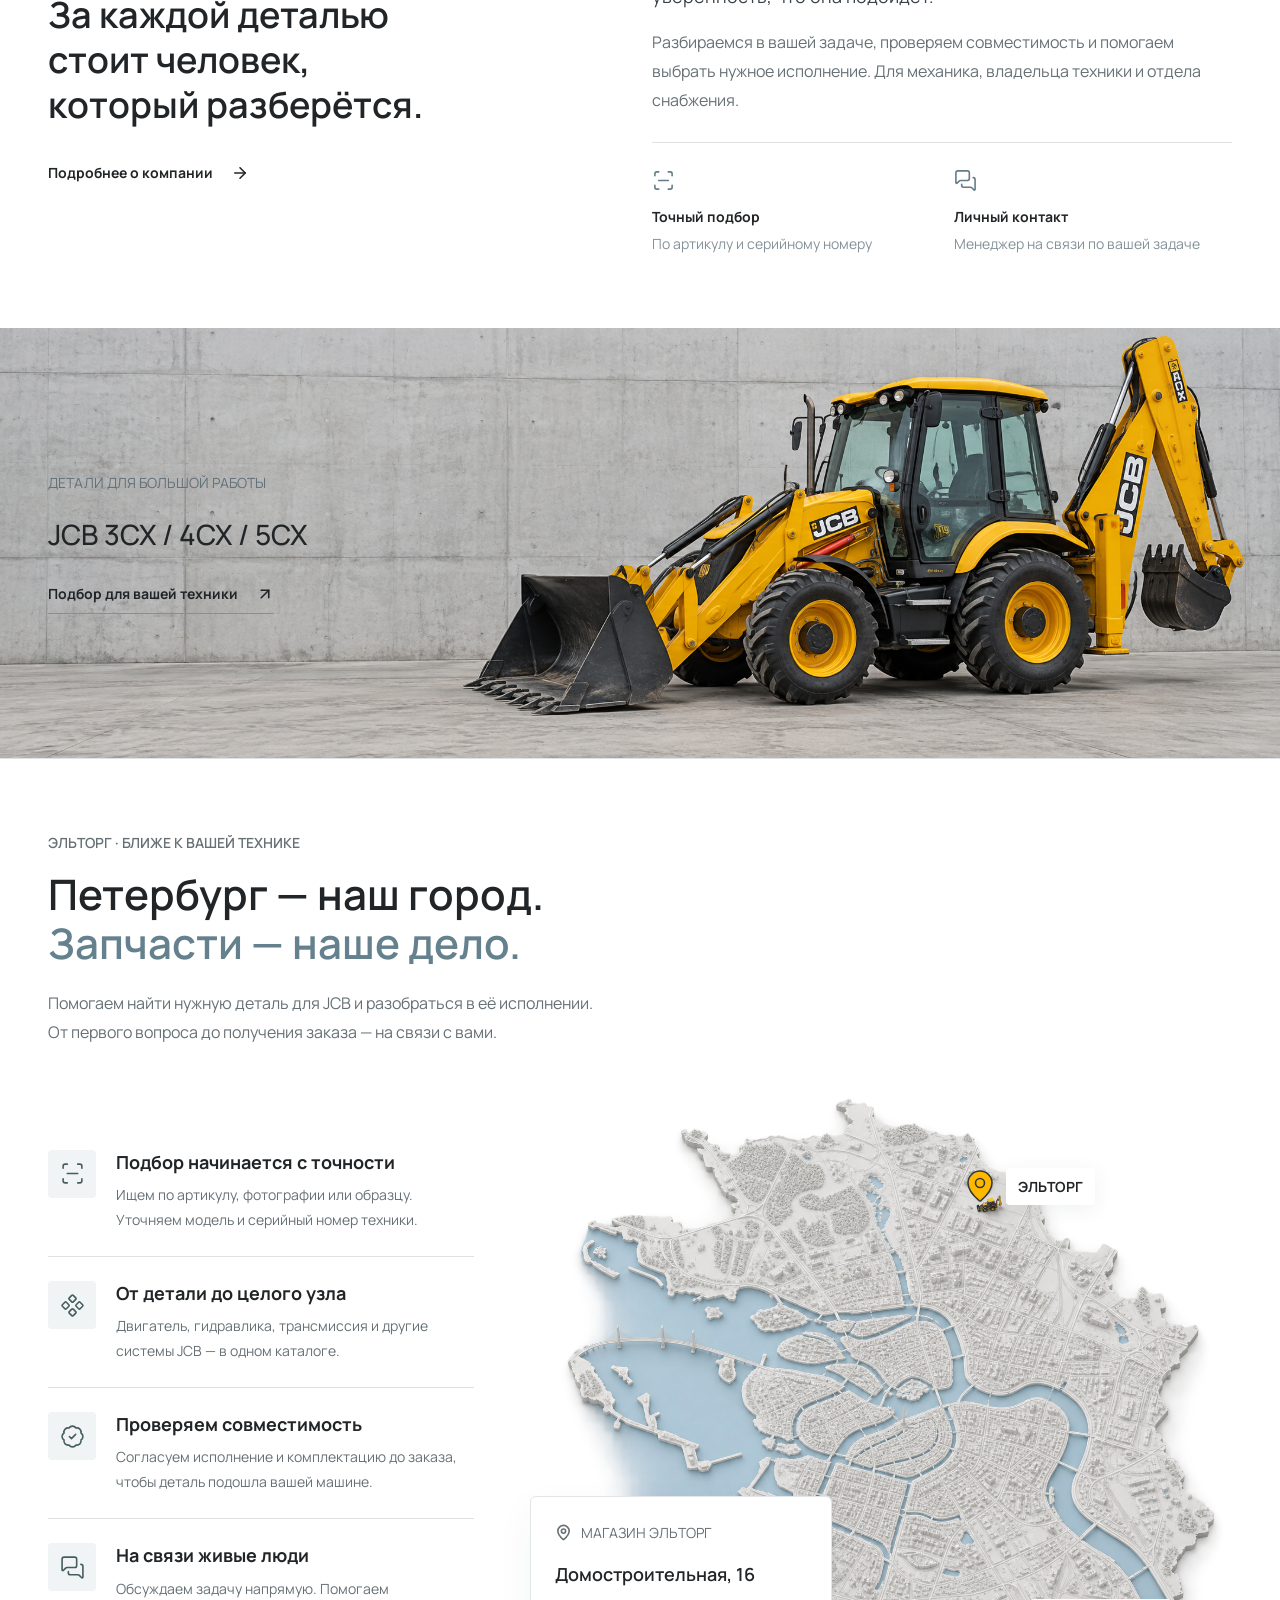
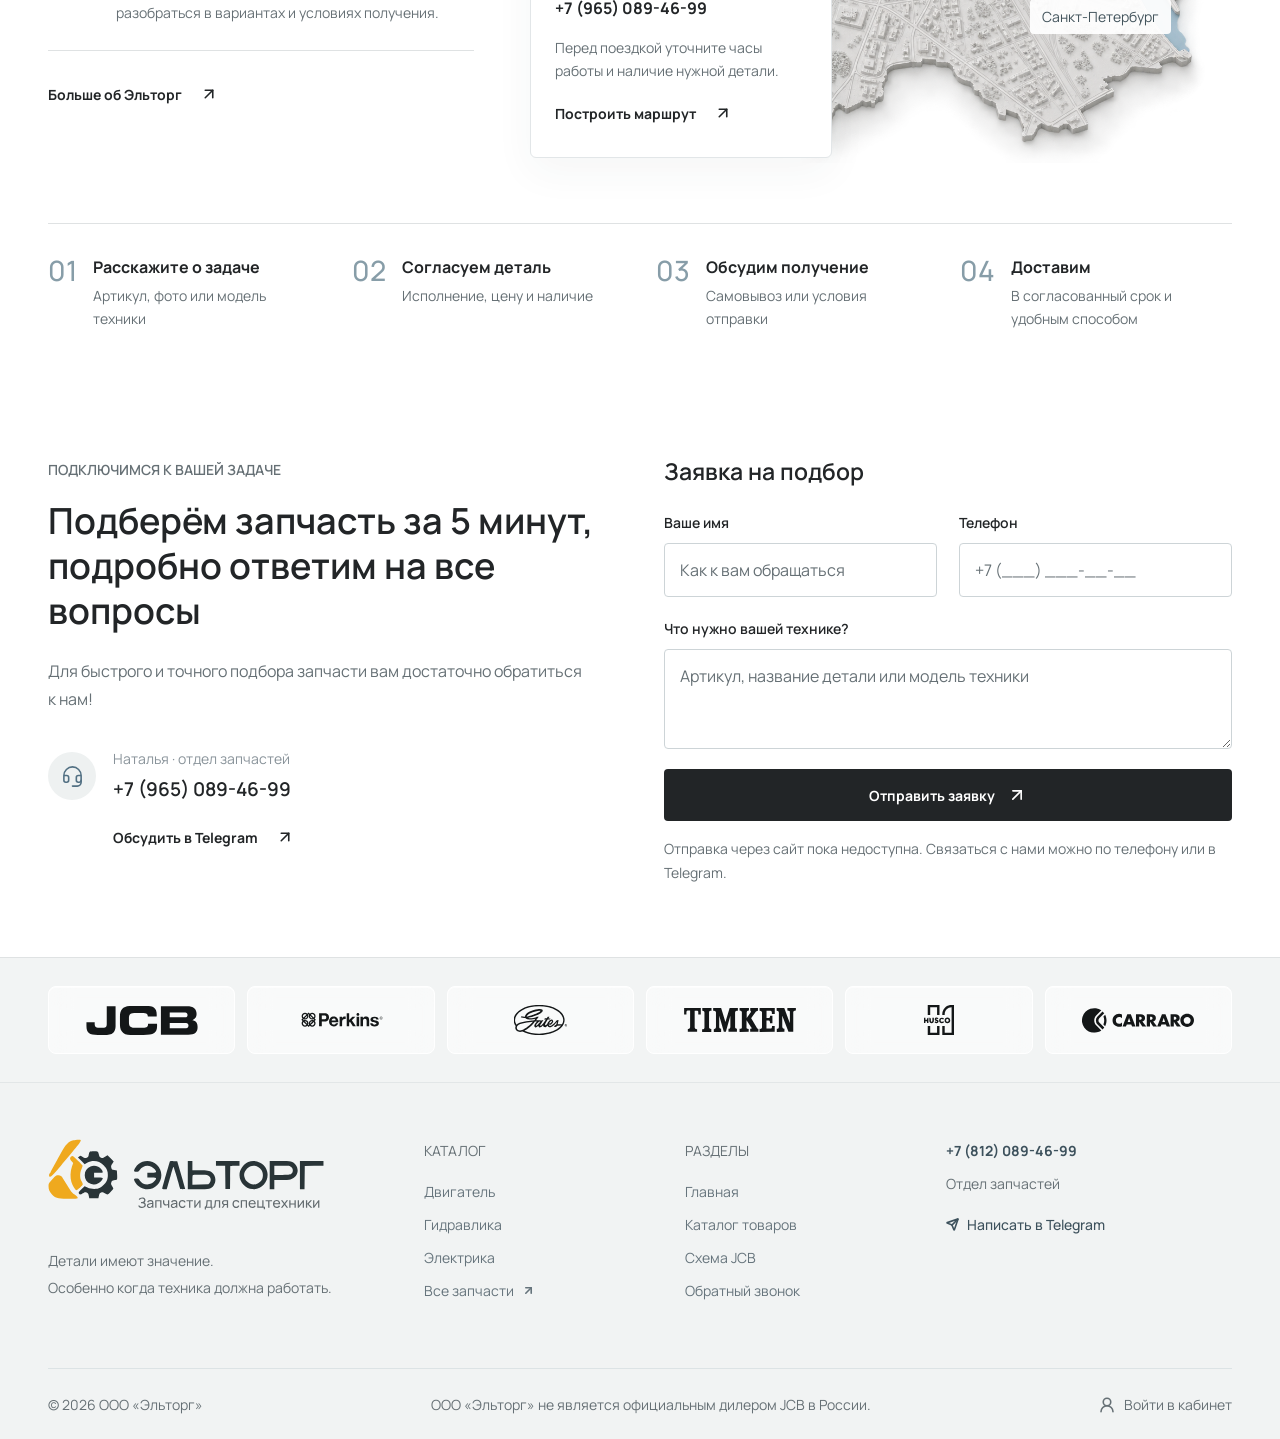
==== commit 27b9023d: "Move vector descriptor closer to the Eltorg wordmark" ====
--- a/index.html
+++ b/index.html
@@ -25,7 +25,7 @@
   <a class="skip-link" href="#main">К содержанию</a>
   <header class="site-header">
     <div class="container main-header">
-      <a class="brand" href="#home" aria-label="Эльторг — главная"><img class="brand-logo" src="assets/eltorg-logo-with-descriptor.svg" alt="Эльторг — Запчасти для спецтехники" width="539" height="160"></a>
+      <a class="brand" href="#home" aria-label="Эльторг — главная"><img class="brand-logo" src="assets/eltorg-logo-with-descriptor.svg?v=2" alt="Эльторг — Запчасти для спецтехники" width="539" height="160"></a>
       <form class="header-search" data-search><input name="q" aria-label="Поиск в каталоге" placeholder="Артикул или название" autocomplete="off"><button class="icon-button" title="Найти запчасть" aria-label="Найти запчасть"><i data-lucide="search"></i></button></form>
       <div class="header-phones" aria-label="Телефон отдела запчастей">
         <a class="header-phone" href="tel:+78120894699" aria-label="Позвонить в отдел запчастей: +7 (812) 089-46-99"><i data-lucide="phone"></i><span>+7 (812) 089-46-99<small>Отдел запчастей</small></span></a>
@@ -35,7 +35,7 @@
     <nav class="container navigation" id="main-nav" aria-label="Основная навигация"><div class="catalog-disclosure"><button class="catalog-button" aria-expanded="false" aria-controls="catalog-menu"><i data-lucide="layout-grid"></i>Каталог запчастей<i data-lucide="chevron-down"></i></button><div class="catalog-menu" id="catalog-menu" hidden></div></div><a href="#catalog?category=engine">Двигатели</a><button data-request="Подбор рукава РВД">Рукав РВД</button><button data-request="Подбор стекла JCB">Стёкла JCB</button><button data-request="Подбор смазки">Смазка</button><button data-request="Подбор ковша">Ковши</button><a href="pins-bushings-stacked.html#all">Схема JCB</a><div class="nav-actions"><a class="header-cart" href="index.html#cart" data-cart-link aria-label="Корзина" title="Корзина"><i data-lucide="shopping-cart"></i><span class="header-cart-label">Корзина</span><span data-cart-count hidden></span></a><button class="nav-request" data-request="Подбор запчасти">Подобрать запчасть<i data-lucide="arrow-up-right"></i></button></div></nav>
   </header>
   <main id="main" tabindex="-1"></main>
-  <footer class="footer"><div class="container footer-main"><div><a class="brand" href="#home"><img class="brand-logo" src="assets/eltorg-logo-with-descriptor.svg" alt="Эльторг — Запчасти для спецтехники" width="539" height="160"></a><p>Детали имеют значение.<br>Особенно когда техника должна работать.</p></div><div><span class="footer-label">КАТАЛОГ</span><a href="#catalog?category=engine">Двигатель</a><a href="#catalog?category=hydraulics">Гидравлика</a><a href="#catalog?category=electrics">Электрика</a><a href="#catalog">Все запчасти<i data-lucide="arrow-up-right"></i></a></div><div><span class="footer-label">РАЗДЕЛЫ</span><a href="#home">Главная</a><a href="#catalog">Каталог товаров</a><a href="pins-bushings-stacked.html#all">Схема JCB</a><button data-request="Обратный звонок">Обратный звонок</button></div><div class="footer-contacts"><a href="tel:+78120894699">+7 (812) 089-46-99</a><span>Отдел запчастей</span><a class="telegram-link" href="https://t.me/EltorgJCB" target="_blank" rel="noopener"><i data-lucide="send"></i>Написать в Telegram</a></div></div><div class="container footer-bottom"><span>© 2026 ООО «Эльторг»</span><span>ООО «Эльторг» не является официальным дилером JCB в России.</span></div></footer>
+  <footer class="footer"><div class="container footer-main"><div><a class="brand" href="#home"><img class="brand-logo" src="assets/eltorg-logo-with-descriptor.svg?v=2" alt="Эльторг — Запчасти для спецтехники" width="539" height="160"></a><p>Детали имеют значение.<br>Особенно когда техника должна работать.</p></div><div><span class="footer-label">КАТАЛОГ</span><a href="#catalog?category=engine">Двигатель</a><a href="#catalog?category=hydraulics">Гидравлика</a><a href="#catalog?category=electrics">Электрика</a><a href="#catalog">Все запчасти<i data-lucide="arrow-up-right"></i></a></div><div><span class="footer-label">РАЗДЕЛЫ</span><a href="#home">Главная</a><a href="#catalog">Каталог товаров</a><a href="pins-bushings-stacked.html#all">Схема JCB</a><button data-request="Обратный звонок">Обратный звонок</button></div><div class="footer-contacts"><a href="tel:+78120894699">+7 (812) 089-46-99</a><span>Отдел запчастей</span><a class="telegram-link" href="https://t.me/EltorgJCB" target="_blank" rel="noopener"><i data-lucide="send"></i>Написать в Telegram</a></div></div><div class="container footer-bottom"><span>© 2026 ООО «Эльторг»</span><span>ООО «Эльторг» не является официальным дилером JCB в России.</span></div></footer>
   <dialog id="request-dialog" aria-labelledby="request-title"><button class="icon-button dialog-close" aria-label="Закрыть форму"><i data-lucide="x"></i></button><div id="request-body"></div></dialog>
   <dialog id="photo-dialog" class="photo-dialog" aria-labelledby="photo-title">
     <div class="photo-dialog-heading"><h2 id="photo-title"></h2><div class="photo-dialog-actions"><button type="button" class="icon-button" data-photo-zoom aria-pressed="false" aria-label="Увеличить масштаб" title="Увеличить масштаб"><i data-lucide="zoom-in" class="zoom-in-icon"></i><i data-lucide="zoom-out" class="zoom-out-icon"></i></button><button type="button" class="icon-button" data-photo-close aria-label="Закрыть фото" title="Закрыть фото"><i data-lucide="x"></i></button></div></div>
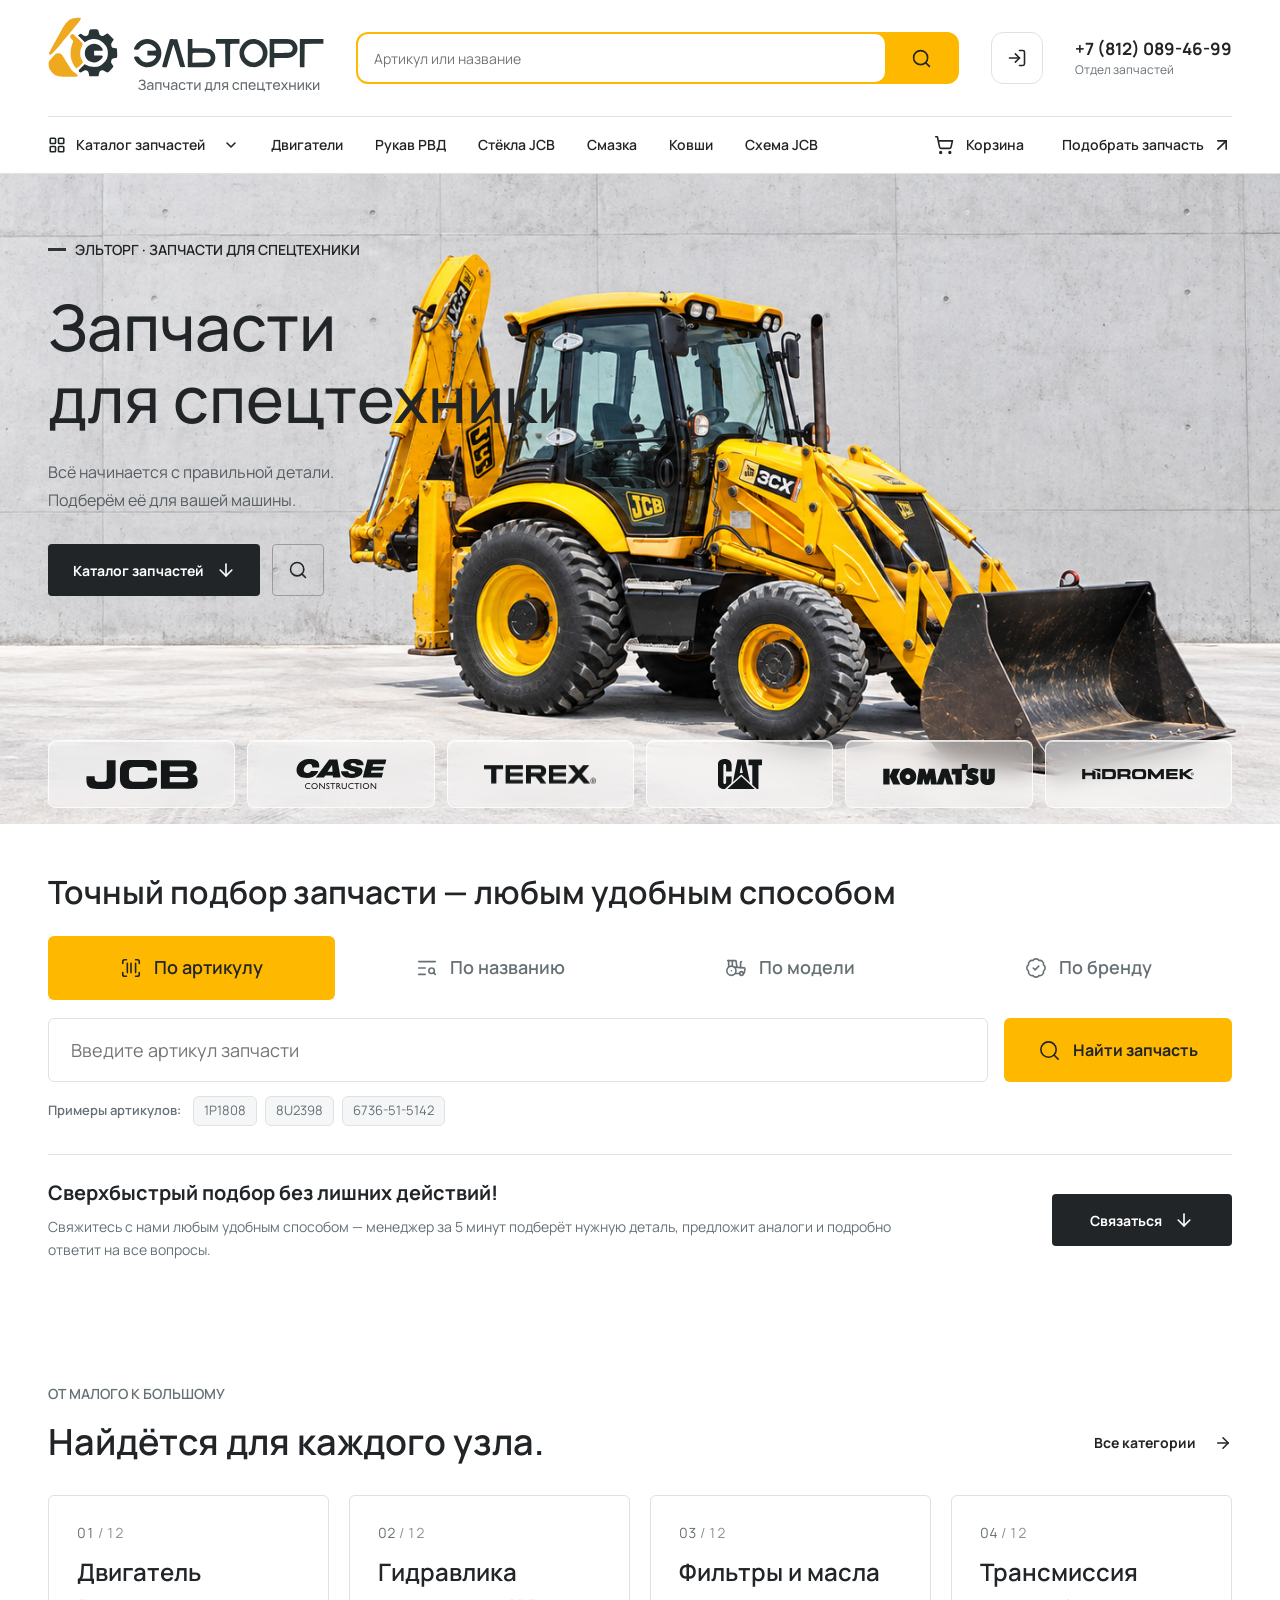
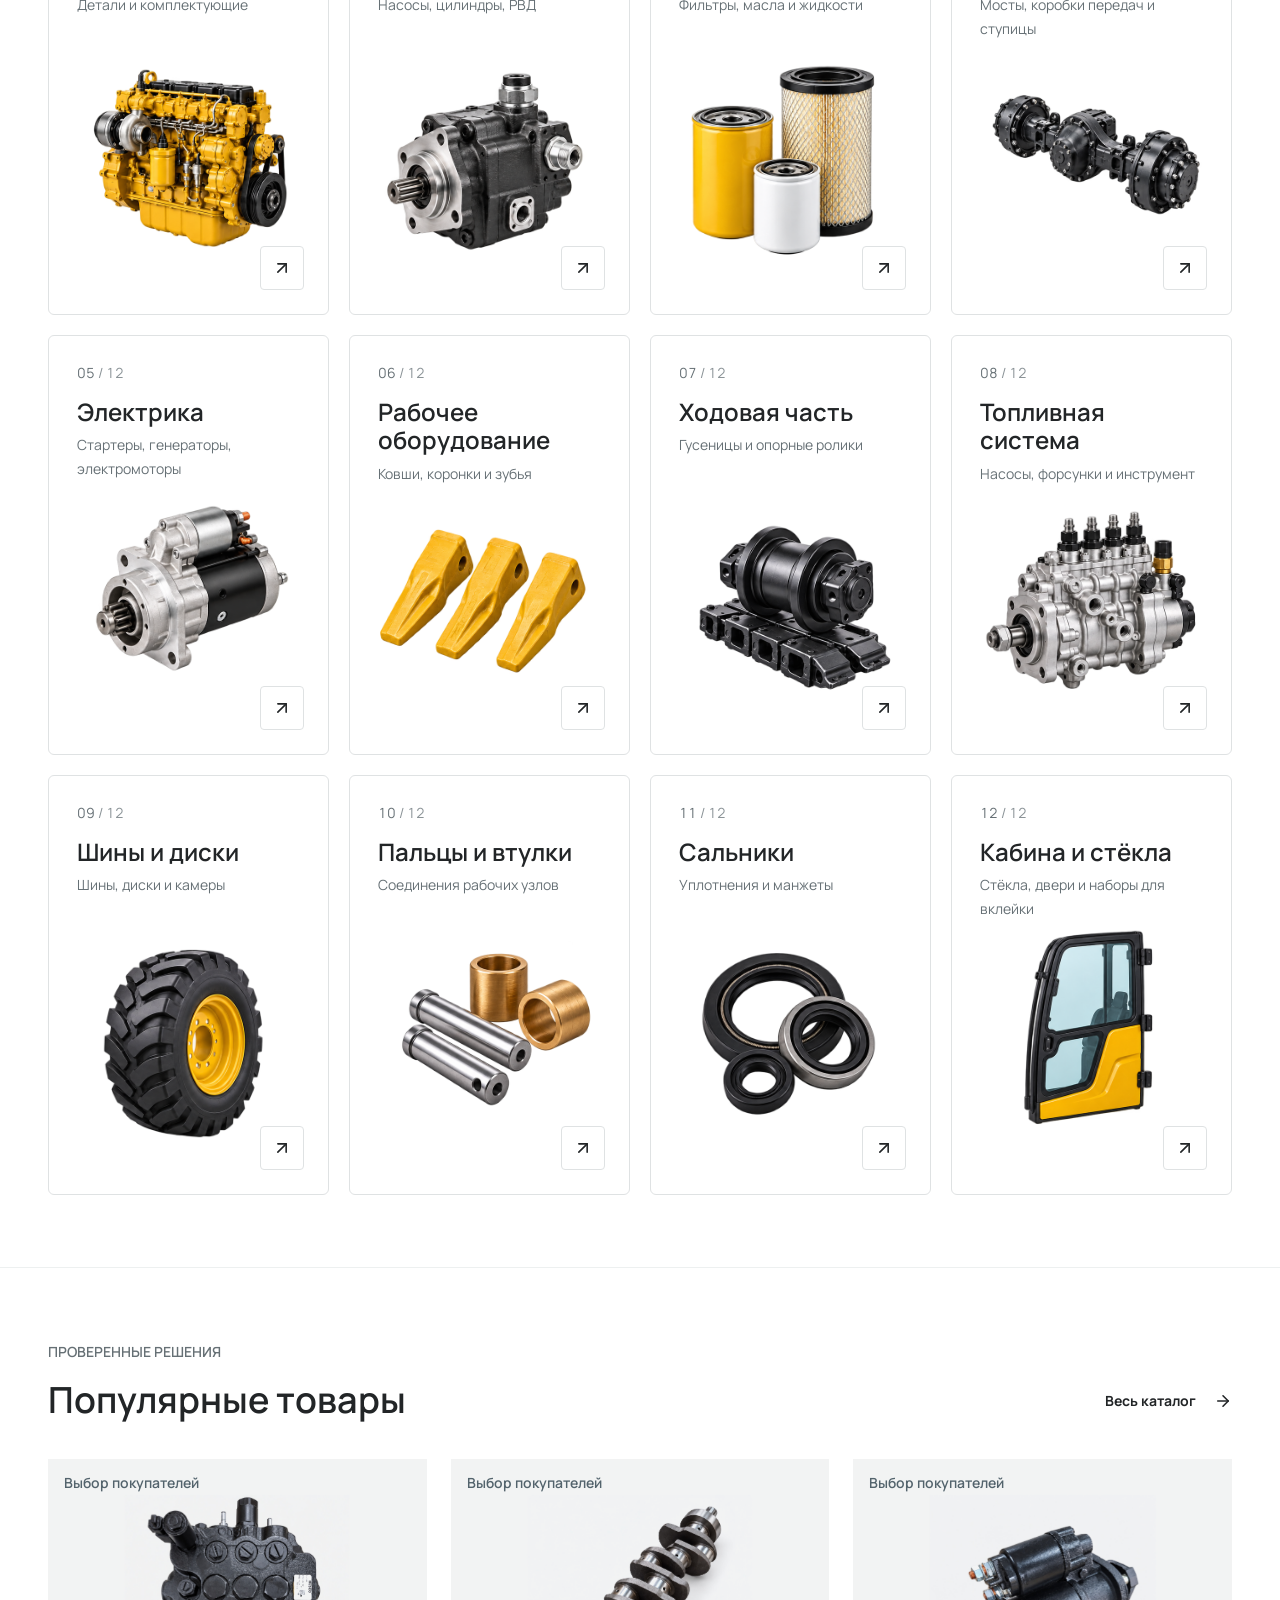
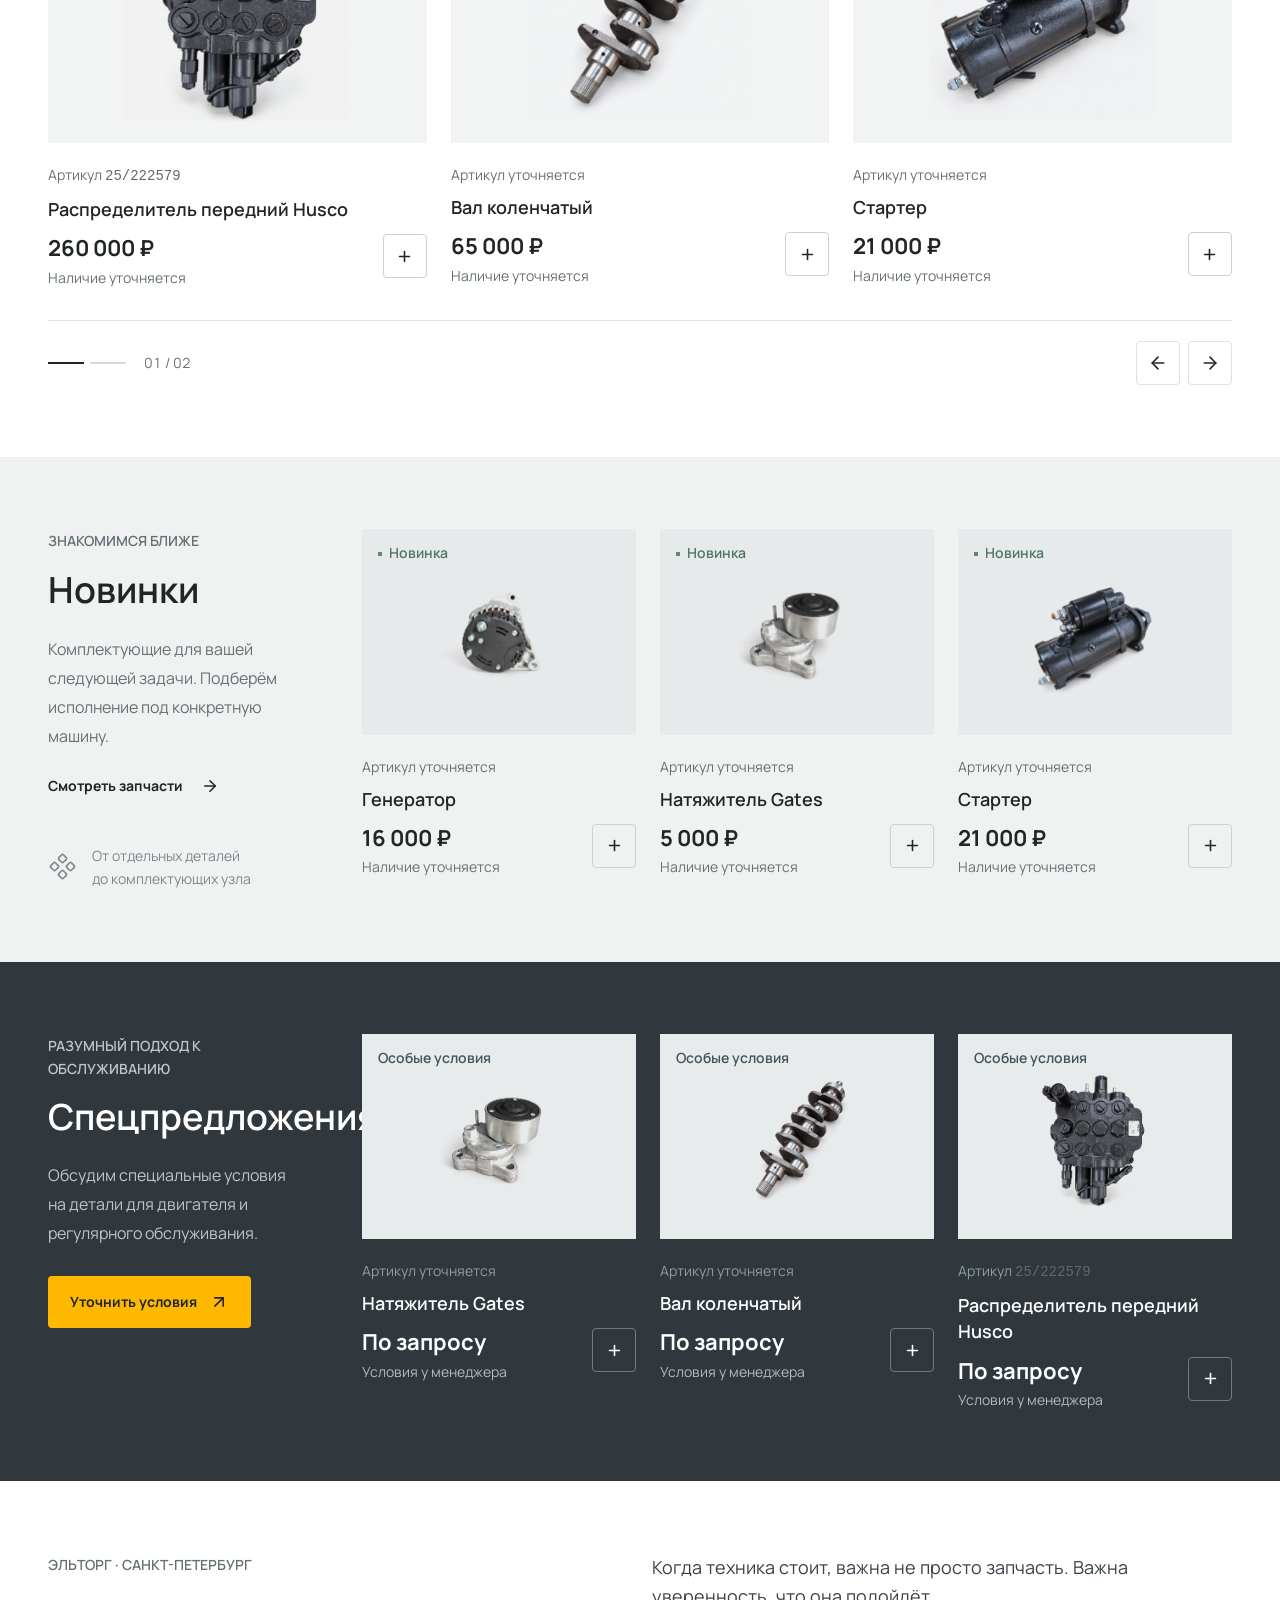
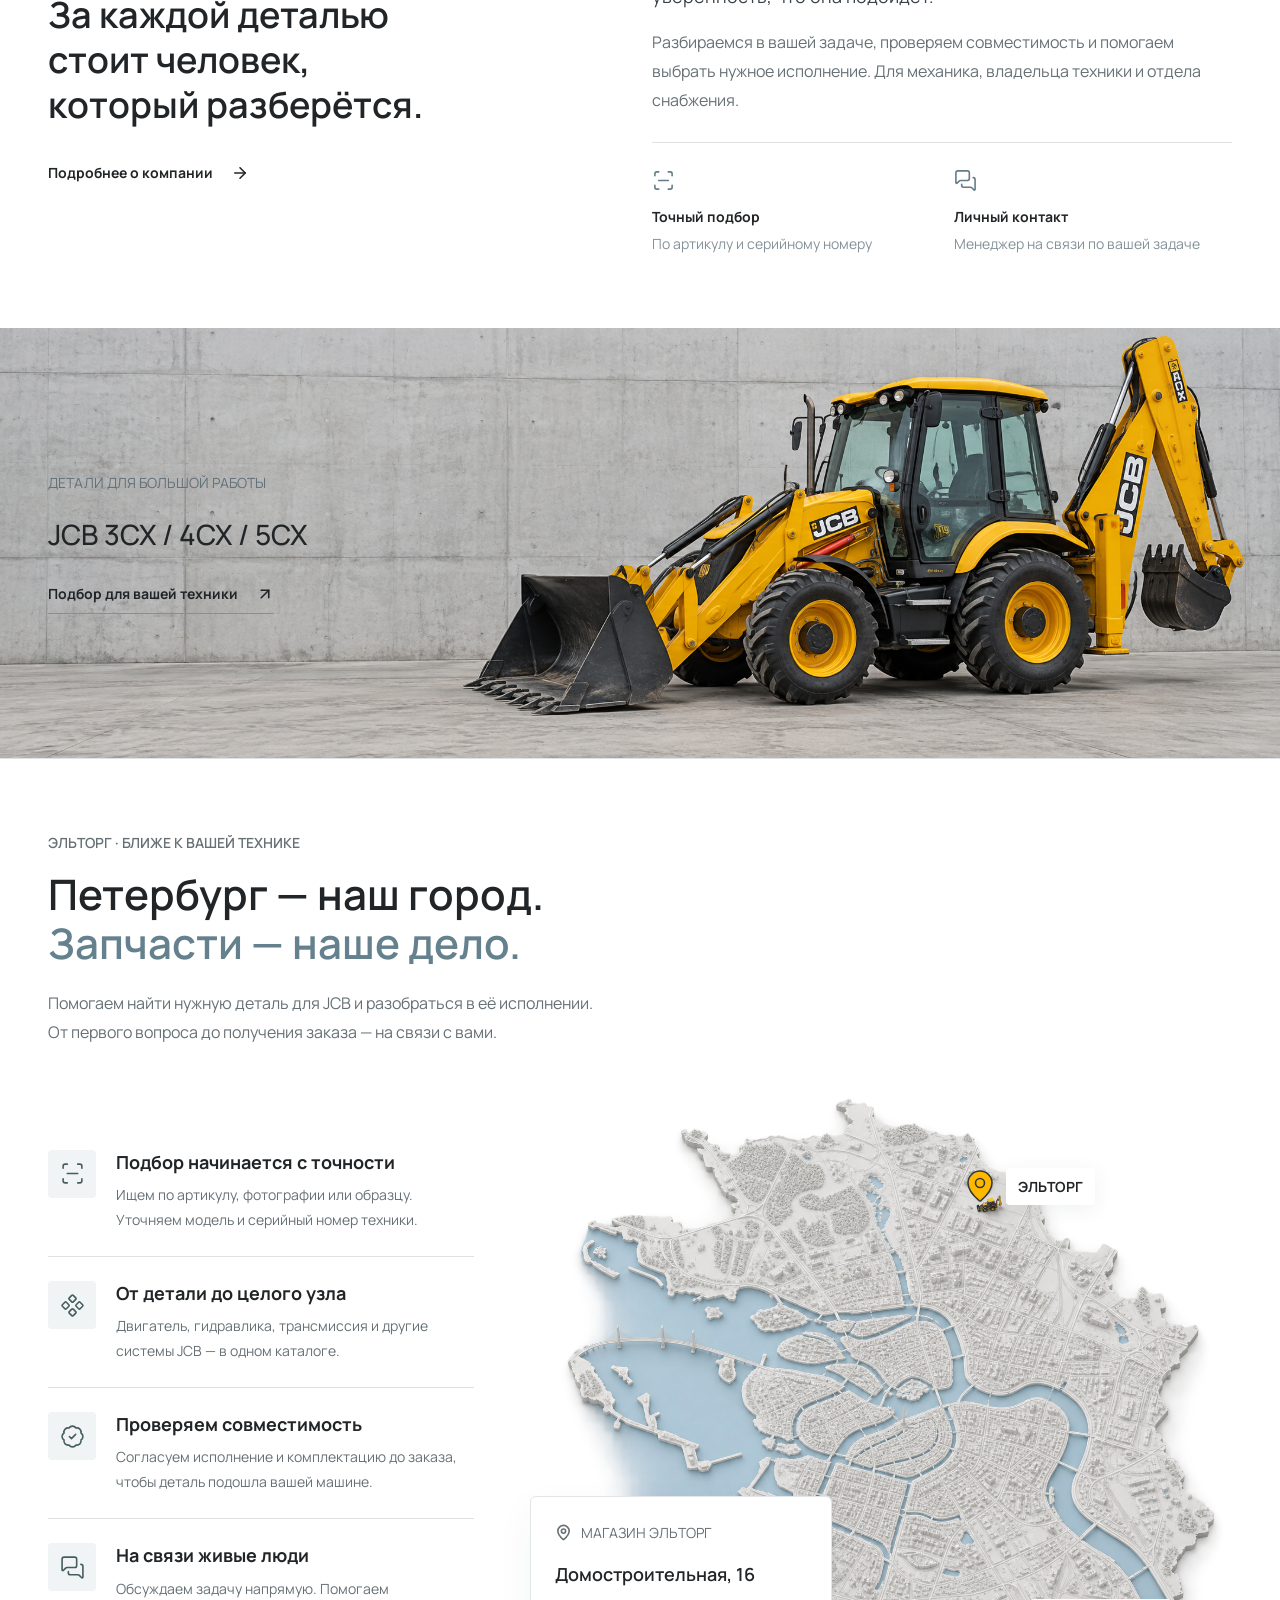
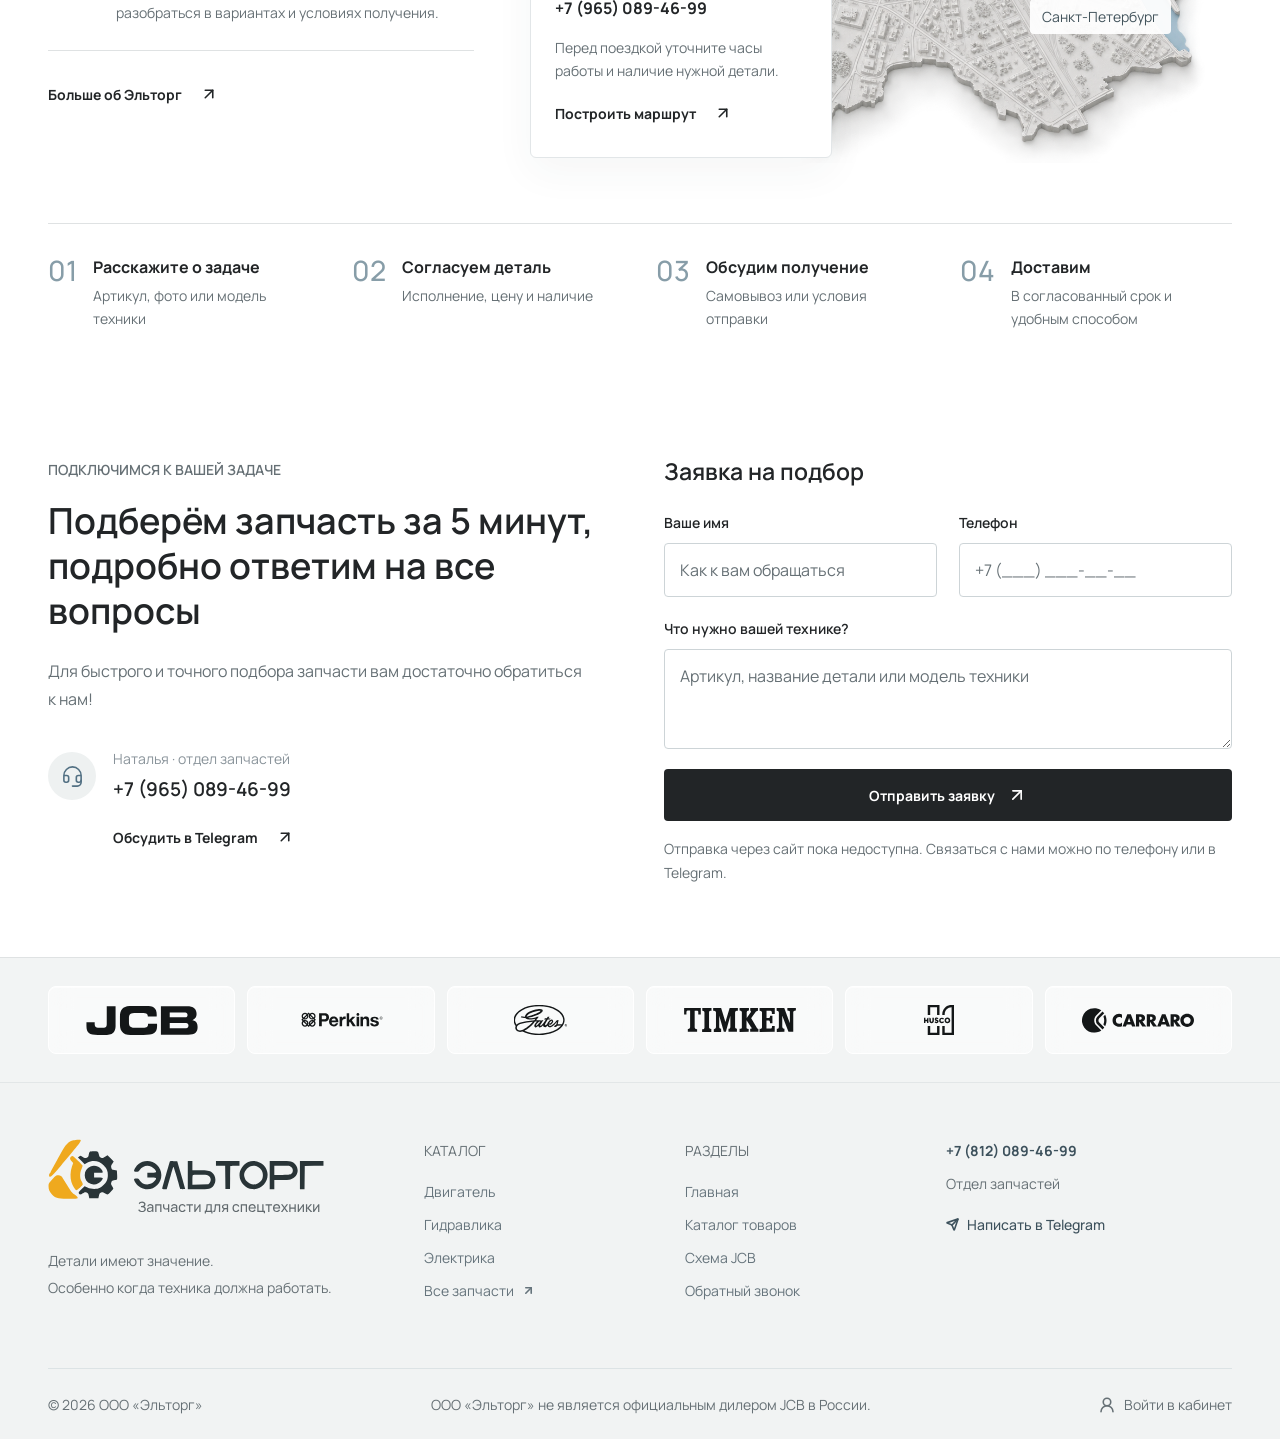
==== commit c6c7f821: "Set logo descriptor spacing midway between reviewed variants" ====
--- a/index.html
+++ b/index.html
@@ -25,7 +25,7 @@
   <a class="skip-link" href="#main">К содержанию</a>
   <header class="site-header">
     <div class="container main-header">
-      <a class="brand" href="#home" aria-label="Эльторг — главная"><img class="brand-logo" src="assets/eltorg-logo-with-descriptor.svg?v=2" alt="Эльторг — Запчасти для спецтехники" width="539" height="160"></a>
+      <a class="brand" href="#home" aria-label="Эльторг — главная"><img class="brand-logo" src="assets/eltorg-logo-with-descriptor.svg?v=3" alt="Эльторг — Запчасти для спецтехники" width="539" height="160"></a>
       <form class="header-search" data-search><input name="q" aria-label="Поиск в каталоге" placeholder="Артикул или название" autocomplete="off"><button class="icon-button" title="Найти запчасть" aria-label="Найти запчасть"><i data-lucide="search"></i></button></form>
       <div class="header-phones" aria-label="Телефон отдела запчастей">
         <a class="header-phone" href="tel:+78120894699" aria-label="Позвонить в отдел запчастей: +7 (812) 089-46-99"><i data-lucide="phone"></i><span>+7 (812) 089-46-99<small>Отдел запчастей</small></span></a>
@@ -35,7 +35,7 @@
     <nav class="container navigation" id="main-nav" aria-label="Основная навигация"><div class="catalog-disclosure"><button class="catalog-button" aria-expanded="false" aria-controls="catalog-menu"><i data-lucide="layout-grid"></i>Каталог запчастей<i data-lucide="chevron-down"></i></button><div class="catalog-menu" id="catalog-menu" hidden></div></div><a href="#catalog?category=engine">Двигатели</a><button data-request="Подбор рукава РВД">Рукав РВД</button><button data-request="Подбор стекла JCB">Стёкла JCB</button><button data-request="Подбор смазки">Смазка</button><button data-request="Подбор ковша">Ковши</button><a href="pins-bushings-stacked.html#all">Схема JCB</a><div class="nav-actions"><a class="header-cart" href="index.html#cart" data-cart-link aria-label="Корзина" title="Корзина"><i data-lucide="shopping-cart"></i><span class="header-cart-label">Корзина</span><span data-cart-count hidden></span></a><button class="nav-request" data-request="Подбор запчасти">Подобрать запчасть<i data-lucide="arrow-up-right"></i></button></div></nav>
   </header>
   <main id="main" tabindex="-1"></main>
-  <footer class="footer"><div class="container footer-main"><div><a class="brand" href="#home"><img class="brand-logo" src="assets/eltorg-logo-with-descriptor.svg?v=2" alt="Эльторг — Запчасти для спецтехники" width="539" height="160"></a><p>Детали имеют значение.<br>Особенно когда техника должна работать.</p></div><div><span class="footer-label">КАТАЛОГ</span><a href="#catalog?category=engine">Двигатель</a><a href="#catalog?category=hydraulics">Гидравлика</a><a href="#catalog?category=electrics">Электрика</a><a href="#catalog">Все запчасти<i data-lucide="arrow-up-right"></i></a></div><div><span class="footer-label">РАЗДЕЛЫ</span><a href="#home">Главная</a><a href="#catalog">Каталог товаров</a><a href="pins-bushings-stacked.html#all">Схема JCB</a><button data-request="Обратный звонок">Обратный звонок</button></div><div class="footer-contacts"><a href="tel:+78120894699">+7 (812) 089-46-99</a><span>Отдел запчастей</span><a class="telegram-link" href="https://t.me/EltorgJCB" target="_blank" rel="noopener"><i data-lucide="send"></i>Написать в Telegram</a></div></div><div class="container footer-bottom"><span>© 2026 ООО «Эльторг»</span><span>ООО «Эльторг» не является официальным дилером JCB в России.</span></div></footer>
+  <footer class="footer"><div class="container footer-main"><div><a class="brand" href="#home"><img class="brand-logo" src="assets/eltorg-logo-with-descriptor.svg?v=3" alt="Эльторг — Запчасти для спецтехники" width="539" height="160"></a><p>Детали имеют значение.<br>Особенно когда техника должна работать.</p></div><div><span class="footer-label">КАТАЛОГ</span><a href="#catalog?category=engine">Двигатель</a><a href="#catalog?category=hydraulics">Гидравлика</a><a href="#catalog?category=electrics">Электрика</a><a href="#catalog">Все запчасти<i data-lucide="arrow-up-right"></i></a></div><div><span class="footer-label">РАЗДЕЛЫ</span><a href="#home">Главная</a><a href="#catalog">Каталог товаров</a><a href="pins-bushings-stacked.html#all">Схема JCB</a><button data-request="Обратный звонок">Обратный звонок</button></div><div class="footer-contacts"><a href="tel:+78120894699">+7 (812) 089-46-99</a><span>Отдел запчастей</span><a class="telegram-link" href="https://t.me/EltorgJCB" target="_blank" rel="noopener"><i data-lucide="send"></i>Написать в Telegram</a></div></div><div class="container footer-bottom"><span>© 2026 ООО «Эльторг»</span><span>ООО «Эльторг» не является официальным дилером JCB в России.</span></div></footer>
   <dialog id="request-dialog" aria-labelledby="request-title"><button class="icon-button dialog-close" aria-label="Закрыть форму"><i data-lucide="x"></i></button><div id="request-body"></div></dialog>
   <dialog id="photo-dialog" class="photo-dialog" aria-labelledby="photo-title">
     <div class="photo-dialog-heading"><h2 id="photo-title"></h2><div class="photo-dialog-actions"><button type="button" class="icon-button" data-photo-zoom aria-pressed="false" aria-label="Увеличить масштаб" title="Увеличить масштаб"><i data-lucide="zoom-in" class="zoom-in-icon"></i><i data-lucide="zoom-out" class="zoom-out-icon"></i></button><button type="button" class="icon-button" data-photo-close aria-label="Закрыть фото" title="Закрыть фото"><i data-lucide="x"></i></button></div></div>
